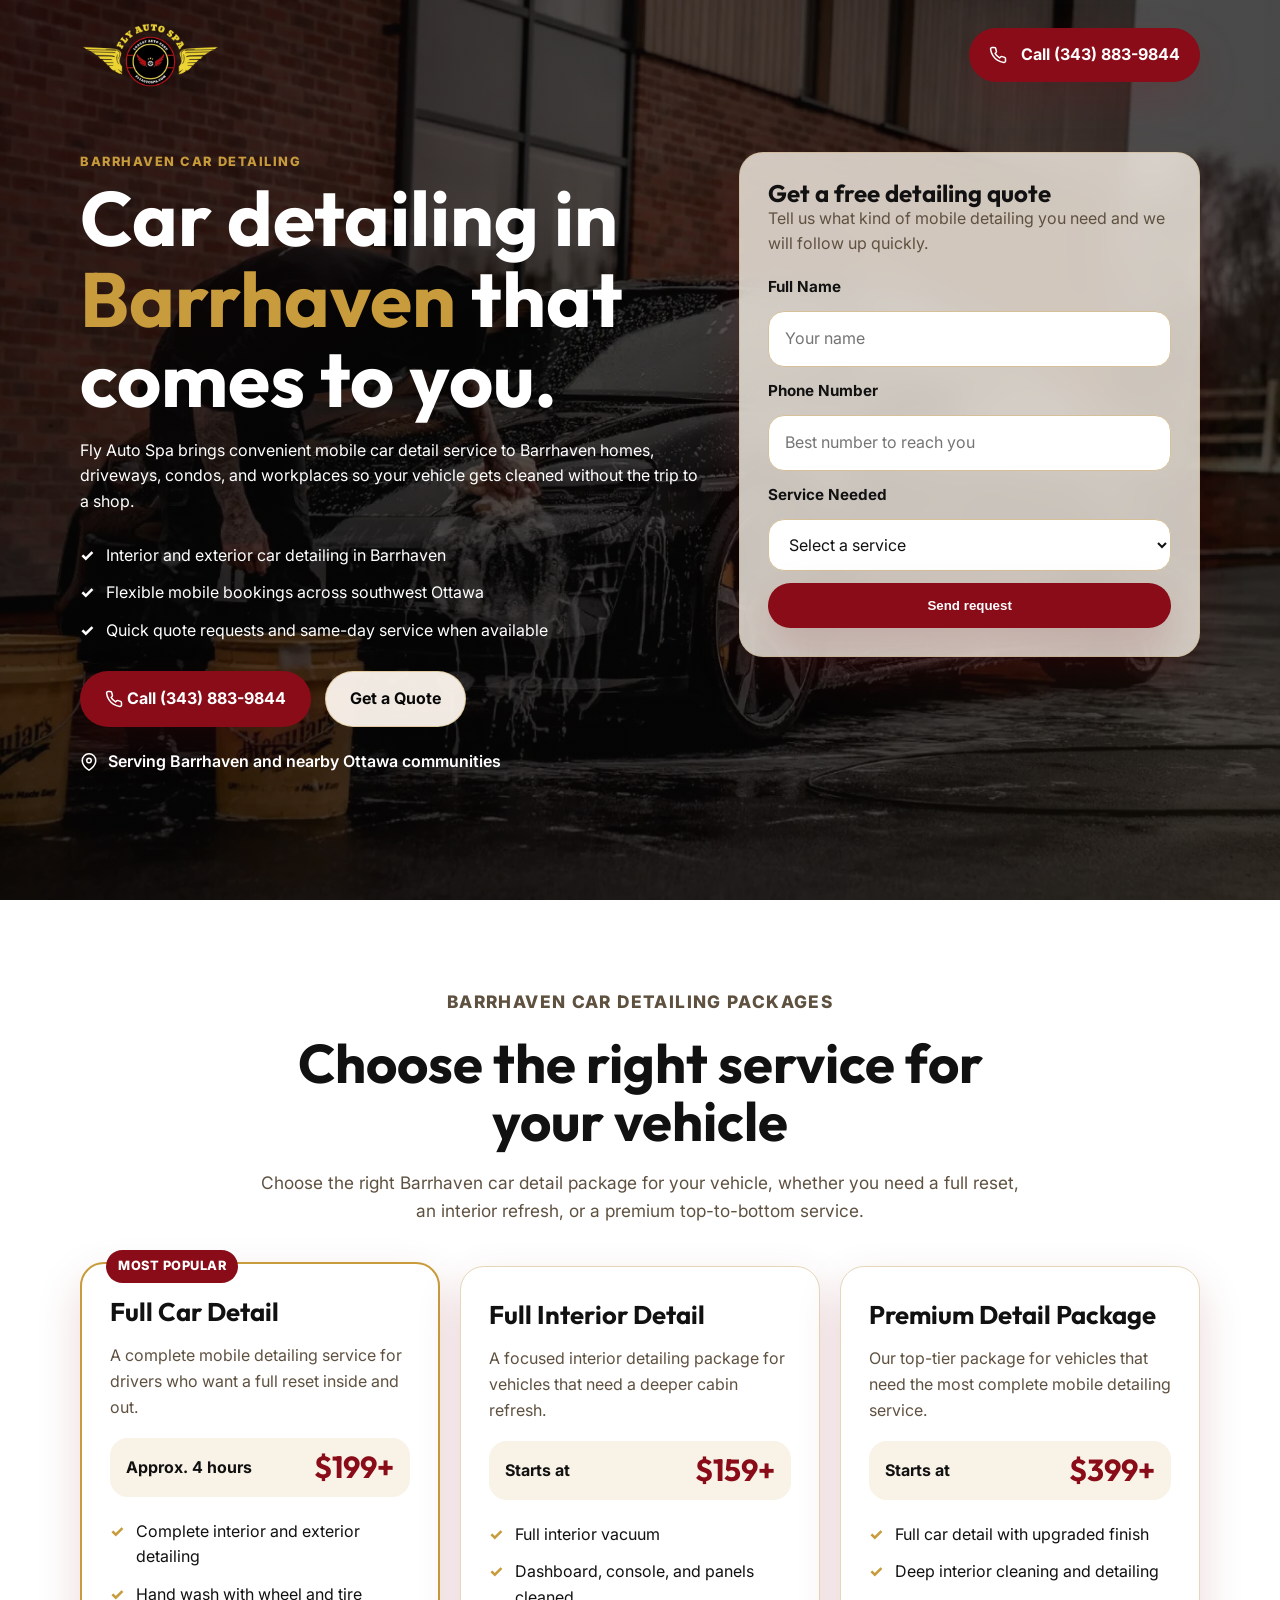
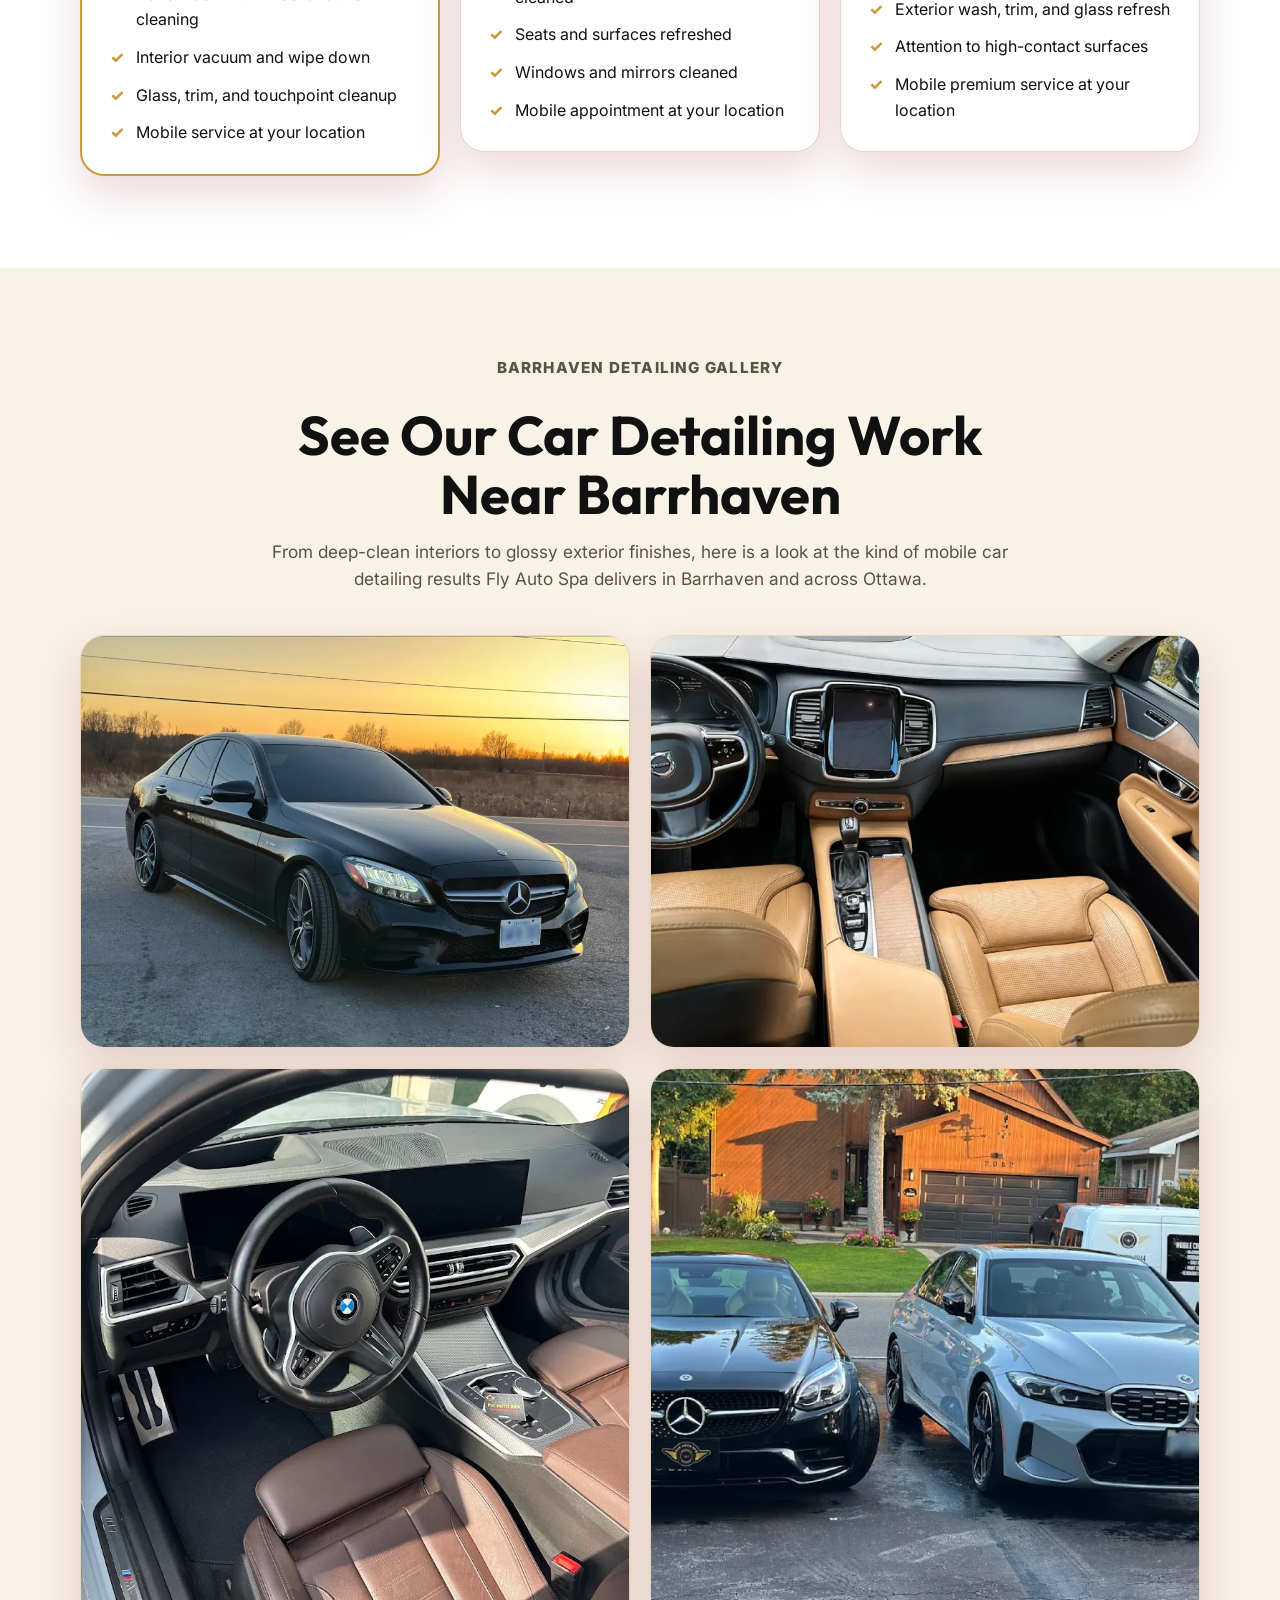
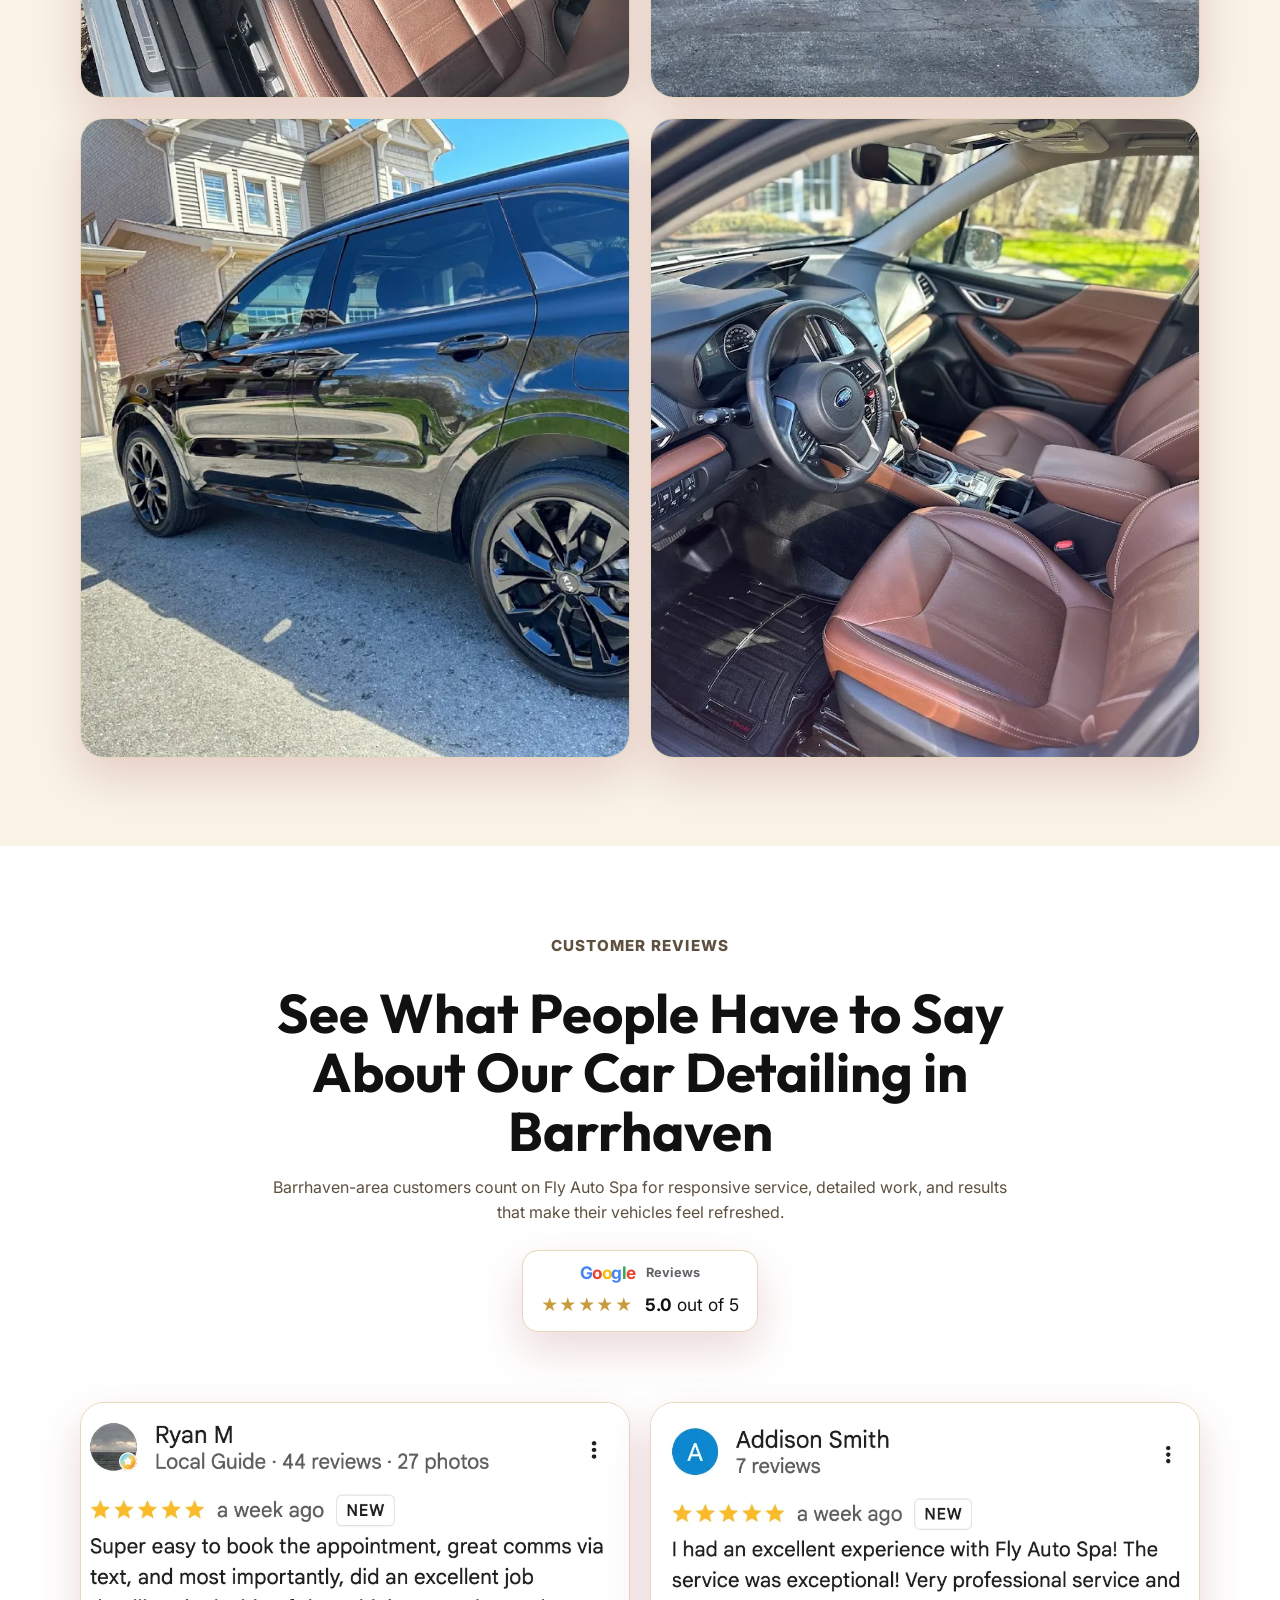
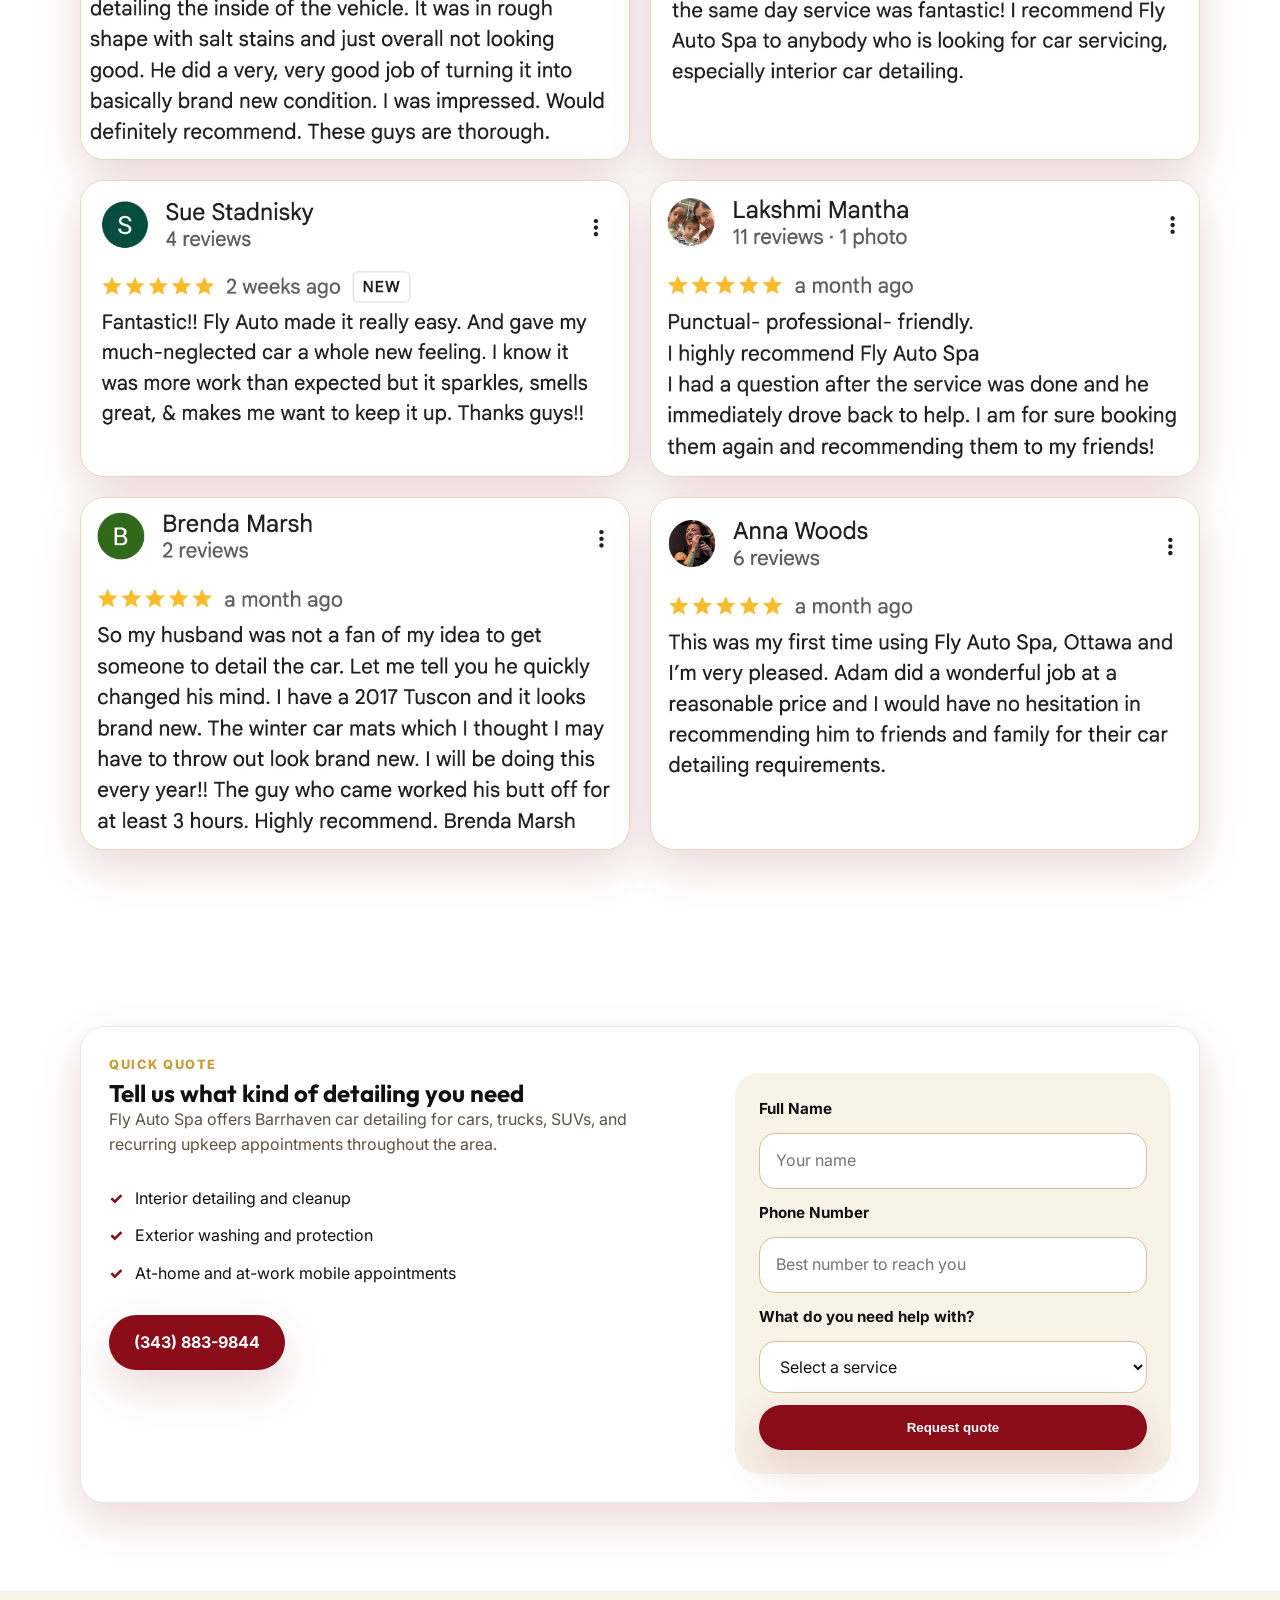
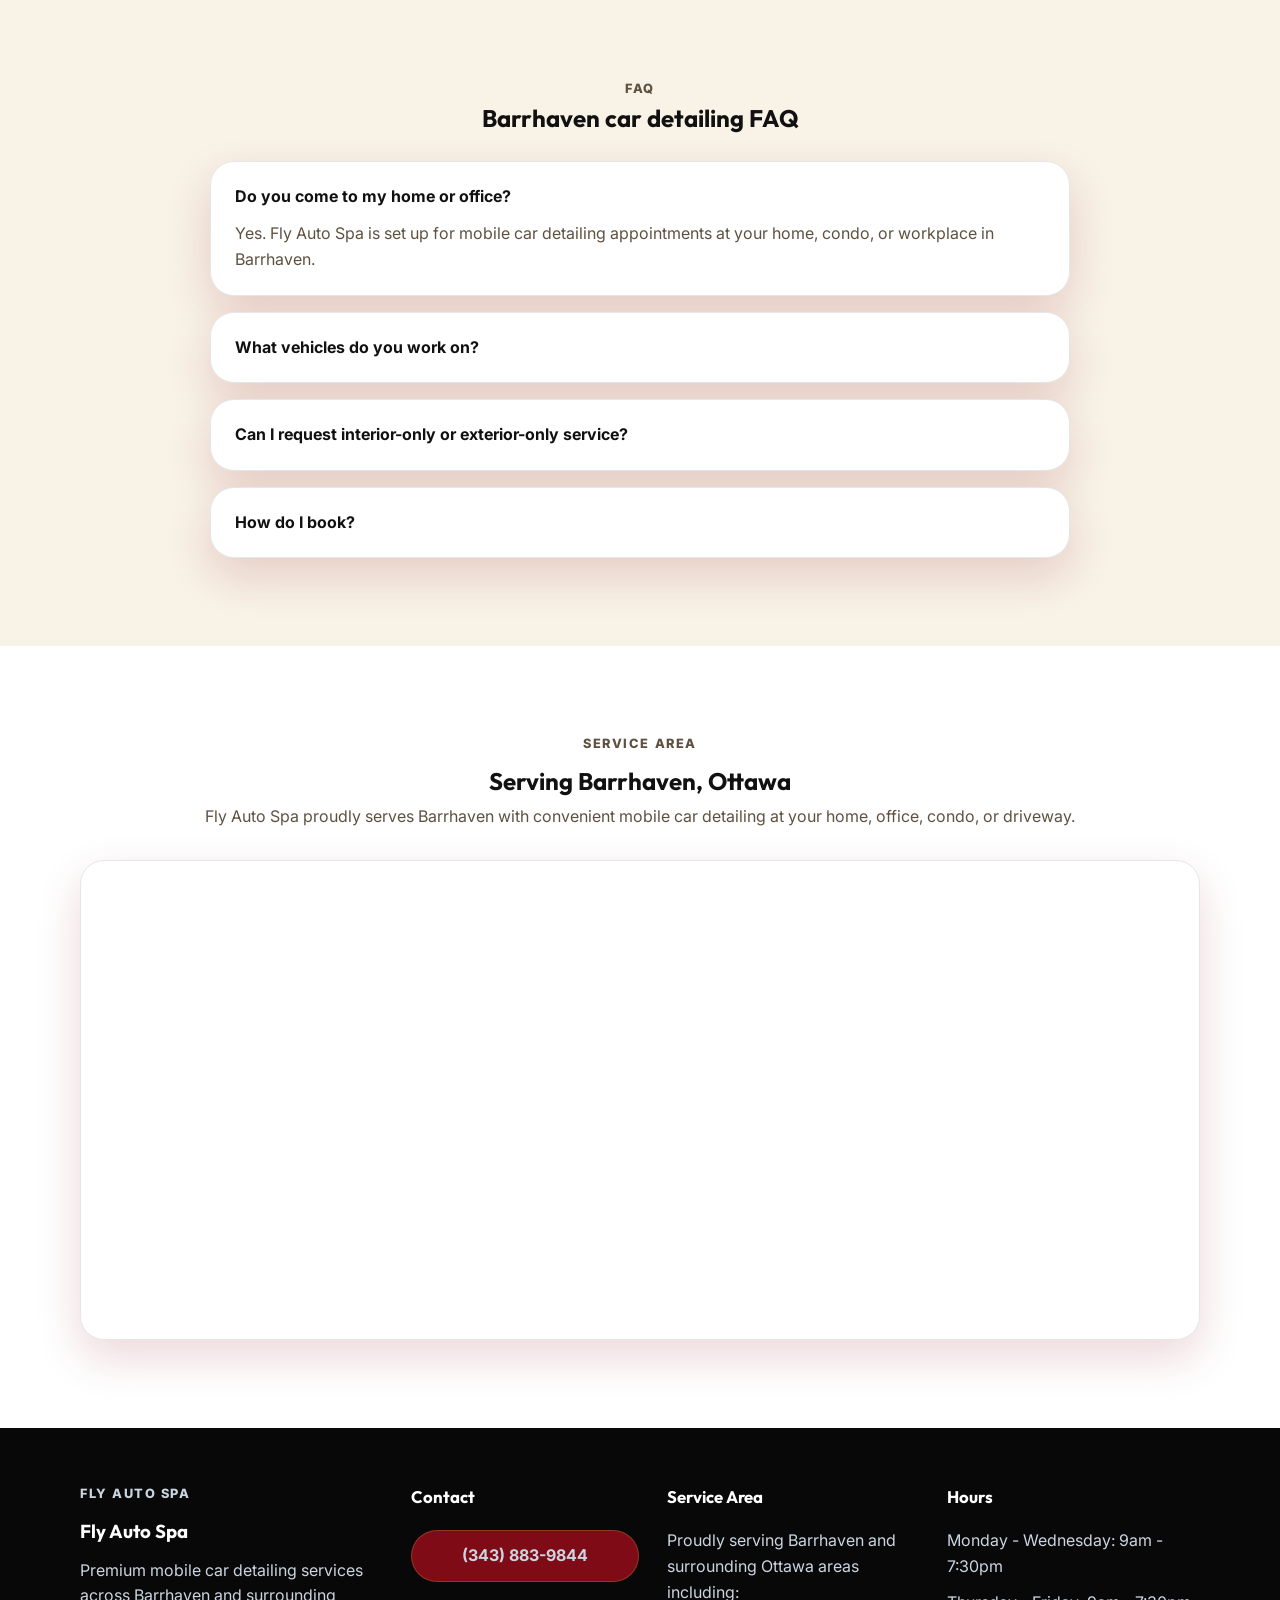
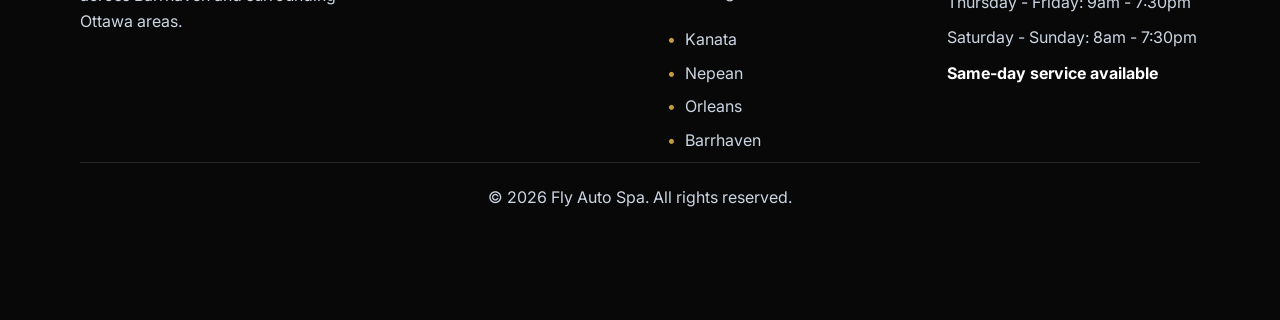
==== barrhaven.html @ 8b88ed37 "chore: add GTM-friendly phone link attributes" ====
<!DOCTYPE html>
<html lang="en">
<head>
    <!-- Google Tag Manager -->
    <script>(function(w,d,s,l,i){w[l]=w[l]||[];w[l].push({'gtm.start':
    new Date().getTime(),event:'gtm.js'});var f=d.getElementsByTagName(s)[0],
    j=d.createElement(s),dl=l!='dataLayer'?'&l='+l:'';j.async=true;j.src=
    'https://www.googletagmanager.com/gtm.js?id='+i+dl;f.parentNode.insertBefore(j,f);
    })(window,document,'script','dataLayer','GTM-N6GBV5KK');</script>
    <!-- End Google Tag Manager -->
    <script>
      gtag('config', 'AW-473251279/VAtuCIfNprscEM_71OEB', {
        'phone_conversion_number': '(343) 883-9844'
      });
    </script>
    <meta charset="UTF-8">
    <meta name="viewport" content="width=device-width, initial-scale=1.0">
    <title>Car Detailing Barrhaven | Fly Auto Spa</title>
    <meta name="description" content="Fly Auto Spa delivers car detailing in Barrhaven, Ottawa. Book interior detailing, exterior cleaning, and convenient mobile car detail service at your home or workplace.">
    <link rel="stylesheet" href="style.css">
    <link rel="preconnect" href="https://fonts.googleapis.com">
    <link rel="preconnect" href="https://fonts.gstatic.com" crossorigin>
    <link href="https://fonts.googleapis.com/css2?family=Inter:wght@400;500;600;700;800&family=Outfit:wght@600;700;800&display=swap" rel="stylesheet">
    <script type="application/ld+json">
    {
      "@context": "https://schema.org",
      "@type": "AutoDetailing",
      "name": "Fly Auto Spa",
      "areaServed": "Barrhaven, Ottawa, Ontario",
      "telephone": "+1-343-883-9844",
      "priceRange": "$$",
      "address": {
        "@type": "PostalAddress",
        "addressLocality": "Barrhaven",
        "addressRegion": "ON",
        "addressCountry": "CA"
      }
    }
    </script>
</head>
<body>
    <header class="site-header">
        <div class="container header-row">
            <a href="#" class="brand brand-lockup" aria-label="Fly Auto Spa home">
                <img src="flyautologo.png" alt="Fly Auto Spa logo" class="brand-logo">
            </a>
            <a href="tel:3438839844" class="phone-pill gtm-phone-link" data-gtm-event="phone_click" data-gtm-location="header" data-phone-number="3438839844" onclick="gtag('event','conversion',{'send_to':'AW-473251279/VAtuCIfNprscEM_71OEB'});">
                <svg viewBox="0 0 24 24" aria-hidden="true" class="phone-pill-icon">
                    <path d="M22 16.92v3a2 2 0 0 1-2.18 2 19.79 19.79 0 0 1-8.63-3.07 19.5 19.5 0 0 1-6-6 19.79 19.79 0 0 1-3.07-8.67A2 2 0 0 1 4.11 2h3a2 2 0 0 1 2 1.72 12.84 12.84 0 0 0 .7 2.81 2 2 0 0 1-.45 2.11L8.09 9.91a16 16 0 0 0 6 6l1.27-1.27a2 2 0 0 1 2.11-.45 12.84 12.84 0 0 0 2.81.7A2 2 0 0 1 22 16.92z"></path>
                </svg>
                <span><span class="call-prefix">Call </span>(343) 883-9844</span>
            </a>
        </div>
    </header>

    <main>
        <section class="hero">
            <div class="container hero-grid">
                <div class="hero-copy">
                    <p class="eyebrow">Barrhaven car detailing</p>
                    <h1>Car detailing in <span>Barrhaven</span> that comes to you.</h1>
                    <p class="hero-text">Fly Auto Spa brings convenient mobile car detail service to Barrhaven homes, driveways, condos, and workplaces so your vehicle gets cleaned without the trip to a shop.</p>
                    <ul class="check-list">
                        <li>Interior and exterior car detailing in Barrhaven</li>
                        <li>Flexible mobile bookings across southwest Ottawa</li>
                        <li>Quick quote requests and same-day service when available</li>
                    </ul>
                    <div class="cta-row">
                        <a href="tel:3438839844" class="btn btn-primary gtm-phone-link" data-gtm-event="phone_click" data-gtm-location="hero" data-phone-number="3438839844" onclick="gtag('event','conversion',{'send_to':'AW-473251279/VAtuCIfNprscEM_71OEB'});">
                            <svg viewBox="0 0 24 24" aria-hidden="true" class="phone-pill-icon">
                                <path d="M22 16.92v3a2 2 0 0 1-2.18 2 19.79 19.79 0 0 1-8.63-3.07 19.5 19.79 0 0 1-6-6 19.79 19.79 0 0 1-3.07-8.67A2 2 0 0 1 4.11 2h3a2 2 0 0 1 2 1.72 12.84 12.84 0 0 0 .7 2.81 2 2 0 0 1-.45 2.11L8.09 9.91a16 16 0 0 0 6 6l1.27-1.27a2 2 0 0 1 2.11-.45 12.84 12.84 0 0 0 2.81.7A2 2 0 0 1 22 16.92z"></path>
                            </svg>
                            <span>Call (343) 883-9844</span>
                        </a>
                        <a href="#quote-form" class="btn btn-secondary">Get a Quote</a>
                    </div>
                    <div class="hero-location">
                        <svg viewBox="0 0 24 24" aria-hidden="true" class="hero-location-icon">
                            <path d="M21 10c0 7-9 13-9 13S3 17 3 10a9 9 0 1 1 18 0z"></path>
                            <circle cx="12" cy="10" r="3"></circle>
                        </svg>
                        <span>Serving Barrhaven and nearby Ottawa communities</span>
                    </div>
                </div>
                <aside class="quote-card" id="hero-form-top">
                    <h2>Get a free detailing quote</h2>
                    <p>Tell us what kind of mobile detailing you need and we will follow up quickly.</p>
                    <form data-netlify="true" name="hero-barrhaven-detailing-quote" class="quote-form" onsubmit="return window.handleLeadFormSubmit(event, this);">
                        <input type="hidden" name="form-name" value="hero-barrhaven-detailing-quote">
                        <label for="hero-name">Full Name</label>
                        <input type="text" id="hero-name" name="name" placeholder="Your name" required>

                        <label for="hero-phone">Phone Number</label>
                        <input type="tel" id="hero-phone" name="phone" placeholder="Best number to reach you" required>

                        <label for="hero-needs">Service Needed</label>
                        <select id="hero-needs" name="needs" required>
                            <option value="" selected disabled>Select a service</option>
                            <option value="Premium detail">Premium detail</option>
                            <option value="Exterior detail">Exterior detail</option>
                            <option value="Interior detail">Interior detail</option>
                            <option value="Get a detailing quote">Get a detailing quote</option>
                        </select>

                        <button type="submit" class="btn btn-primary btn-full">Send request</button>
                    </form>
                </aside>
            </div>
        </section>

        <section class="section" id="pricing">
            <div class="container">
                <div class="section-heading center packages-heading">
                    <p class="section-kicker">Barrhaven Car Detailing Packages</p>
                    <h2>Choose the right service for your vehicle</h2>
                    <p>Choose the right Barrhaven car detail package for your vehicle, whether you need a full reset, an interior refresh, or a premium top-to-bottom service.</p>
                </div>
                <div class="packages-grid">
                    <article class="package-card featured-package">
                        <div class="package-badge">Most Popular</div>
                        <h3>Full Car Detail</h3>
                        <p class="package-subtitle">A complete mobile detailing service for drivers who want a full reset inside and out.</p>
                        <div class="package-meta">
                            <span>Approx. 4 hours</span>
                            <span class="package-price">$199+</span>
                        </div>
                        <ul class="package-list">
                            <li>Complete interior and exterior detailing</li>
                            <li>Hand wash with wheel and tire cleaning</li>
                            <li>Interior vacuum and wipe down</li>
                            <li>Glass, trim, and touchpoint cleanup</li>
                            <li>Mobile service at your location</li>
                        </ul>
                        <a href="#hero-form-top" class="btn btn-primary package-mobile-cta">Get a Detailing Quote</a>
                    </article>

                    <article class="package-card">
                        <h3>Full Interior Detail</h3>
                        <p class="package-subtitle">A focused interior detailing package for vehicles that need a deeper cabin refresh.</p>
                        <div class="package-meta">
                            <span>Starts at</span>
                            <span class="package-price">$159+</span>
                        </div>
                        <ul class="package-list">
                            <li>Full interior vacuum</li>
                            <li>Dashboard, console, and panels cleaned</li>
                            <li>Seats and surfaces refreshed</li>
                            <li>Windows and mirrors cleaned</li>
                            <li>Mobile appointment at your location</li>
                        </ul>
                        <a href="#hero-form-top" class="btn btn-primary package-mobile-cta">Get a Detailing Quote</a>
                    </article>

                    <article class="package-card">
                        <h3>Premium Detail Package</h3>
                        <p class="package-subtitle">Our top-tier package for vehicles that need the most complete mobile detailing service.</p>
                        <div class="package-meta">
                            <span>Starts at</span>
                            <span class="package-price">$399+</span>
                        </div>
                        <ul class="package-list">
                            <li>Full car detail with upgraded finish</li>
                            <li>Deep interior cleaning and detailing</li>
                            <li>Exterior wash, trim, and glass refresh</li>
                            <li>Attention to high-contact surfaces</li>
                            <li>Mobile premium service at your location</li>
                        </ul>
                        <a href="#hero-form-top" class="btn btn-primary package-mobile-cta">Get a Detailing Quote</a>
                    </article>
                </div>
            </div>
        </section>

        <section class="section light-section">
            <div class="container">
                <div class="section-heading center showcase-heading">
                    <p class="section-kicker">Barrhaven detailing gallery</p>
                    <h2>See Our Car Detailing Work Near Barrhaven</h2>
                    <p>From deep-clean interiors to glossy exterior finishes, here is a look at the kind of mobile car detailing results Fly Auto Spa delivers in Barrhaven and across Ottawa.</p>
                </div>
                <div class="gallery-grid">
                    <div class="gallery-card"><img src="ottawa2.webp" alt="Black Mercedes detailed by Fly Auto Spa in Ottawa" class="gallery-image"></div>
                    <div class="gallery-card"><img src="ottawa3.webp" alt="Fresh tan interior detail by Fly Auto Spa" class="gallery-image"></div>
                    <div class="gallery-card"><img src="ottawa.webp" alt="BMW interior detailed by Fly Auto Spa in Ottawa" class="gallery-image"></div>
                    <div class="gallery-card"><img src="ottawa4.webp" alt="Two detailed vehicles parked after mobile detailing service in Ottawa" class="gallery-image"></div>
                    <div class="gallery-card"><img src="ottawa5.webp" alt="Black SUV exterior finish after detailing service" class="gallery-image"></div>
                    <div class="gallery-card"><img src="ottawa6.webp" alt="Clean brown interior detailed by Fly Auto Spa" class="gallery-image"></div>
                </div>
            </div>
        </section>

        <section class="section">
            <div class="container">
                <div class="section-heading center showcase-heading">
                    <p class="section-kicker">Customer reviews</p>
                    <h2>See What People Have to Say About Our Car Detailing in Barrhaven</h2>
                    <p>Barrhaven-area customers count on Fly Auto Spa for responsive service, detailed work, and results that make their vehicles feel refreshed.</p>
                    <div class="reviews-rating-widget" aria-label="Google reviews rating 5.0 out of 5">
                        <div class="reviews-rating-top">
                            <span class="google-wordmark" aria-hidden="true">
                                <span class="google-blue">G</span><span class="google-red">o</span><span class="google-yellow">o</span><span class="google-blue">g</span><span class="google-green">l</span><span class="google-red">e</span>
                            </span>
                            <span class="reviews-rating-label">Reviews</span>
                        </div>
                        <div class="reviews-rating-bottom">
                            <div class="reviews-rating-stars" aria-hidden="true">★★★★★</div>
                            <p><strong>5.0</strong> out of 5</p>
                        </div>
                    </div>
                </div>
                <div class="reviews-grid">
                    <div class="review-card"><img src="review-ottawa-1.webp" alt="Google review from Ryan M" class="review-image"></div>
                    <div class="review-card"><img src="review-ottawa-2.webp" alt="Google review from Addison Smith" class="review-image"></div>
                    <div class="review-card"><img src="review-ottawa-3.webp" alt="Google review from Sue Stadnisky" class="review-image"></div>
                    <div class="review-card"><img src="review-ottawa-4.webp" alt="Google review from Lakshmi Mantha" class="review-image"></div>
                    <div class="review-card"><img src="review-ottawa-5.webp" alt="Google review from Brenda Marsh" class="review-image"></div>
                    <div class="review-card"><img src="review-ottawa-6.webp" alt="Google review from Anna Woods" class="review-image"></div>
                </div>
            </div>
        </section>

        <section id="quote-form" class="section">
            <div class="container form-shell">
                <div>
                    <p class="eyebrow">Quick quote</p>
                    <h2>Tell us what kind of detailing you need</h2>
                    <p class="section-copy">Fly Auto Spa offers Barrhaven car detailing for cars, trucks, SUVs, and recurring upkeep appointments throughout the area.</p>
                    <ul class="check-list dark">
                        <li>Interior detailing and cleanup</li>
                        <li>Exterior washing and protection</li>
                        <li>At-home and at-work mobile appointments</li>
                    </ul>
                    <a href="tel:3438839844" class="btn btn-primary gtm-phone-link" data-gtm-event="phone_click" data-gtm-location="quote_section" data-phone-number="3438839844" onclick="gtag('event','conversion',{'send_to':'AW-473251279/VAtuCIfNprscEM_71OEB'});">(343) 883-9844</a>
                </div>
                <form id="lead-form" data-netlify="true" name="barrhaven-detailing-quote" class="quote-form large" onsubmit="return window.handleLeadFormSubmit(event, this);">
                    <input type="hidden" name="form-name" value="barrhaven-detailing-quote">
                    <label for="name">Full Name</label>
                    <input type="text" id="name" name="name" placeholder="Your name" required>

                    <label for="phone">Phone Number</label>
                    <input type="tel" id="phone" name="phone" placeholder="Best number to reach you" required>

                    <label for="needs">What do you need help with?</label>
                    <select id="needs" name="needs" required>
                        <option value="" selected disabled>Select a service</option>
                        <option value="Premium detail">Premium detail</option>
                        <option value="Exterior detail">Exterior detail</option>
                        <option value="Interior detail">Interior detail</option>
                        <option value="Get a detailing quote">Get a detailing quote</option>
                    </select>

                    <button type="submit" class="btn btn-primary btn-full">Request quote</button>
                </form>
            </div>
        </section>

        <section class="section light-section">
            <div class="container narrow">
                <div class="section-heading center">
                    <p class="eyebrow">FAQ</p>
                    <h2>Barrhaven car detailing FAQ</h2>
                </div>
                <div class="faq-list">
                    <details open>
                        <summary>Do you come to my home or office?</summary>
                        <p>Yes. Fly Auto Spa is set up for mobile car detailing appointments at your home, condo, or workplace in Barrhaven.</p>
                    </details>
                    <details>
                        <summary>What vehicles do you work on?</summary>
                        <p>Cars, trucks, SUVs, and daily drivers that need interior, exterior, or full-service detailing.</p>
                    </details>
                    <details>
                        <summary>Can I request interior-only or exterior-only service?</summary>
                        <p>Yes. You can request a focused service or ask for a full premium detail.</p>
                    </details>
                    <details>
                        <summary>How do I book?</summary>
                        <p>Call <a href="tel:3438839844" class="gtm-phone-link" data-gtm-event="phone_click" data-gtm-location="faq" data-phone-number="3438839844" onclick="gtag('event','conversion',{'send_to':'AW-473251279/VAtuCIfNprscEM_71OEB'});">(343) 883-9844</a> or use the quote form and we will follow up with next steps for your Barrhaven car detail.</p>
                    </details>
                </div>
            </div>
        </section>

        <section class="section">
            <div class="container">
                <div class="section-heading center service-area-heading">
                    <p class="eyebrow">Service area</p>
                    <h2>Serving Barrhaven, Ottawa</h2>
                    <p>Fly Auto Spa proudly serves Barrhaven with convenient mobile car detailing at your home, office, condo, or driveway.</p>
                </div>
                <div class="map-frame">
                    <iframe src="https://www.google.com/maps/embed?pb=!1m18!1m12!1m3!1d359536.97786098334!2d-76.12988882544258!3d45.25016592914936!2m3!1f0!2f0!3f0!3m2!1i1024!2i768!4f13.1!3m3!1m2!1s0x6593d24ed202c497%3A0xb67b5d5110fa5a6f!2sFly%20Auto%20Spa!5e0!3m2!1sen!2sua!4v1781467595063!5m2!1sen!2sua" width="600" height="450" style="border:0;" allowfullscreen="" loading="lazy" referrerpolicy="no-referrer-when-downgrade"></iframe>
                </div>
            </div>
        </section>
    </main>

    <footer class="site-footer">
        <div class="container footer-grid">
            <div class="footer-brand-block">
                <p class="eyebrow">Fly Auto Spa</p>
                <h3>Fly Auto Spa</h3>
                <p>Premium mobile car detailing services across Barrhaven and surrounding Ottawa areas.</p>
            </div>
            <div class="footer-contact">
                <h4>Contact</h4>
                <a href="tel:3438839844" class="footer-phone-link gtm-phone-link" data-gtm-event="phone_click" data-gtm-location="footer" data-phone-number="3438839844" onclick="gtag('event','conversion',{'send_to':'AW-473251279/VAtuCIfNprscEM_71OEB'});">(343) 883-9844</a>
            </div>
            <div class="footer-service-area">
                <h4>Service Area</h4>
                <p>Proudly serving Barrhaven and surrounding Ottawa areas including:</p>
                <ul class="footer-list">
                    <li>Kanata</li>
                    <li>Nepean</li>
                    <li>Orleans</li>
                    <li>Barrhaven</li>
                </ul>
            </div>
            <div class="footer-hours">
                <h4>Hours</h4>
                <p>Monday - Wednesday: 9am - 7:30pm</p>
                <p>Thursday - Friday: 9am - 7:30pm</p>
                <p>Saturday - Sunday: 8am - 7:30pm</p>
                <p class="footer-same-day">Same-day service available</p>
            </div>
        </div>
        <div class="container footer-bottom">
            <p>&copy; 2026 Fly Auto Spa. All rights reserved.</p>
        </div>
    </footer>

    <div id="success-modal" class="modal">
        <div class="modal-content">
            <button class="close-modal" aria-label="Close">&times;</button>
            <div class="modal-body">
                <div class="success-icon">✓</div>
                <h3>Thanks</h3>
                <p>Thanks for filling out the form. We are going to get back to you in the next few minutes.</p>
                <button class="btn btn-primary close-modal-btn btn-full">Close</button>
            </div>
        </div>
    </div>

    <div class="mobile-cta">
        <a href="tel:3438839844" class="btn btn-primary btn-full mobile-call-btn gtm-phone-link" data-gtm-event="phone_click" data-gtm-location="mobile_sticky" data-phone-number="3438839844" onclick="gtag('event','conversion',{'send_to':'AW-473251279/VAtuCIfNprscEM_71OEB'});">
            <svg viewBox="0 0 24 24" aria-hidden="true" class="phone-pill-icon">
                <path d="M22 16.92v3a2 2 0 0 1-2.18 2 19.79 19.79 0 0 1-8.63-3.07 19.5 19.79 0 0 1-6-6 19.79 19.79 0 0 1-3.07-8.67A2 2 0 0 1 4.11 2h3a2 2 0 0 1 2 1.72 12.84 12.84 0 0 0 .7 2.81 2 2 0 0 1-.45 2.11L8.09 9.91a16 16 0 0 0 6 6l1.27-1.27a2 2 0 0 1 2.11-.45 12.84 12.84 0 0 0 2.81.7A2 2 0 0 1 22 16.92z"></path>
            </svg>
            <span class="mobile-call-label">(343) 883-9844</span>
        </a>
    </div>

    <script>
        window.handleLeadFormSubmit = function (event, form) {
            if (event) {
                event.preventDefault();
            }

            const modal = document.getElementById("success-modal");
            const formData = new FormData(form);

            fetch("/", {
                method: "POST",
                body: new URLSearchParams(formData).toString(),
                headers: { "Content-Type": "application/x-www-form-urlencoded" }
            })
            .then(() => {
                document.body.setAttribute("data-form-status", "form_submit");
                window.dataLayer = window.dataLayer || [];
                window.dataLayer.push({
                    event: "form_submit",
                    form_name: form.getAttribute("name") || "",
                    form_id: form.getAttribute("id") || ""
                });
                if (modal) {
                    modal.style.display = "flex";
                    document.body.style.overflow = "hidden";
                }
                form.reset();
            })
            .catch((error) => {
                console.error("Error submitting form:", error);
                if (modal) {
                    modal.style.display = "flex";
                    document.body.style.overflow = "hidden";
                }
            });

            return false;
        };

        document.addEventListener("DOMContentLoaded", function () {
            const modal = document.getElementById("success-modal");
            const closeButtons = document.querySelectorAll(".close-modal, .close-modal-btn");
            const siteHeader = document.querySelector(".site-header");
            const mobileCta = document.querySelector(".mobile-cta");
            const heroFormTop = document.getElementById("hero-form-top");

            const syncHeaderState = () => {
                if (!siteHeader) return;
                if (window.scrollY > 36) {
                    siteHeader.classList.add("is-scrolled");
                } else {
                    siteHeader.classList.remove("is-scrolled");
                }
            };

            const syncMobileCta = () => {
                if (!mobileCta || !heroFormTop) return;
                if (window.innerWidth > 768) {
                    mobileCta.classList.remove("is-visible");
                    return;
                }

                const formBottom = heroFormTop.getBoundingClientRect().bottom + window.scrollY;
                if (window.scrollY > formBottom) {
                    mobileCta.classList.add("is-visible");
                } else {
                    mobileCta.classList.remove("is-visible");
                }
            };

            syncHeaderState();
            window.addEventListener("scroll", syncHeaderState, { passive: true });
            syncMobileCta();
            window.addEventListener("scroll", syncMobileCta, { passive: true });
            window.addEventListener("resize", syncMobileCta);

            document.querySelectorAll("a[href='#quote-form']").forEach((link) => {
                link.addEventListener("click", (event) => {
                    event.preventDefault();
                    document.getElementById("quote-form")?.scrollIntoView({ behavior: "smooth", block: "start" });
                });
            });

            closeButtons.forEach((button) => {
                button.addEventListener("click", () => {
                    modal.style.display = "none";
                    document.body.style.overflow = "";
                });
            });

            window.addEventListener("click", (event) => {
                if (event.target === modal) {
                    modal.style.display = "none";
                    document.body.style.overflow = "";
                }
            });
        });
    </script>
</body>
</html>
---- style.css ----
:root {
    --blue: #c89b3c;
    --blue-dark: #9d741a;
    --white: #ffffff;
    --light-gray: #f8f2e7;
    --mid-gray: #d5c09a;
    --text: #111111;
    --text-soft: #5f5140;
    --shadow: 0 18px 45px rgba(137, 12, 24, 0.16);
    --radius: 24px;
    --transition: 0.25s ease;
    --red: #890c18;
    --black: #080808;
    --gold: #c89b3c;
}

* {
    box-sizing: border-box;
    margin: 0;
    padding: 0;
}

html {
    scroll-behavior: smooth;
}

body {
    font-family: "Inter", sans-serif;
    color: var(--text);
    background: var(--white);
    line-height: 1.6;
}

a {
    color: inherit;
    text-decoration: none;
}

iframe {
    width: 100%;
    border: 0;
    border-radius: 20px;
    display: block;
}

.container {
    width: min(1120px, calc(100% - 40px));
    margin: 0 auto;
}

.site-header {
    position: fixed;
    top: 0;
    left: 0;
    width: 100%;
    z-index: 20;
    background: transparent;
    backdrop-filter: blur(0px);
    border-bottom: 1px solid transparent;
    transition: background var(--transition), border-color var(--transition), backdrop-filter var(--transition);
}

.site-header.is-scrolled {
    background: rgba(8, 8, 8, 0.9);
    backdrop-filter: blur(14px);
    border-bottom: 1px solid rgba(200, 155, 60, 0.24);
}

.header-row,
.footer-row {
    display: flex;
    align-items: center;
    justify-content: space-between;
    gap: 24px;
    padding: 18px 0;
}

.brand {
    display: inline-block;
    font-family: "Outfit", sans-serif;
    font-size: 1.75rem;
    font-weight: 800;
}

.brand-lockup {
    display: inline-flex;
    align-items: center;
    gap: 12px;
}

.brand-logo {
    height: 74px;
    width: auto;
    display: block;
    filter: drop-shadow(0 10px 20px rgba(0, 0, 0, 0.28));
}

.eyebrow {
    color: var(--blue);
    font-size: 0.8rem;
    font-weight: 800;
    letter-spacing: 0.12em;
    text-transform: uppercase;
    margin-bottom: 6px;
}

.phone-pill,
.btn {
    display: inline-flex;
    align-items: center;
    justify-content: center;
    border-radius: 999px;
    font-weight: 700;
    transition: transform var(--transition), background var(--transition), color var(--transition), border-color var(--transition);
}

.phone-pill {
    padding: 14px 20px;
    background: var(--red);
    color: var(--white);
    box-shadow: var(--shadow);
    gap: 10px;
}

.phone-pill-icon {
    width: 18px;
    height: 18px;
    margin-right: 4px;
    fill: none;
    stroke: currentColor;
    stroke-width: 2;
    stroke-linecap: round;
    stroke-linejoin: round;
    animation: phone-wiggle 3.2s ease-in-out infinite;
    transform-origin: 50% 50%;
}

.btn {
    padding: 14px 24px;
    border: 1px solid transparent;
    cursor: pointer;
}

.btn:hover,
.phone-pill:hover {
    transform: translateY(-1px);
}

.btn-primary {
    background: var(--red);
    color: var(--white);
    box-shadow: var(--shadow);
}

.btn-primary:hover,
.phone-pill:hover {
    background: #690913;
}

.btn-secondary {
    background: rgba(255, 248, 241, 0.94);
    color: var(--black);
    border-color: rgba(200, 155, 60, 0.4);
}

.btn-secondary:hover {
    background: var(--light-gray);
}

.btn-full {
    width: 100%;
}

.hero,
.section {
    padding: 88px 0;
}

.hero {
    min-height: 900px;
    display: flex;
    align-items: center;
    position: relative;
    padding-top: 150px;
    padding-bottom: 120px;
    background:
        linear-gradient(rgba(8, 8, 8, 0.64), rgba(8, 8, 8, 0.64)),
        radial-gradient(circle at top left, rgba(137, 12, 24, 0.34), transparent 35%),
        radial-gradient(circle at bottom right, rgba(200, 155, 60, 0.24), transparent 32%),
        url("cardetailingpic.webp") center center / cover no-repeat;
}

.hero::before {
    content: "";
    position: absolute;
    inset: 0;
    background: linear-gradient(90deg, rgba(0, 0, 0, 0.3) 0%, rgba(0, 0, 0, 0.14) 50%, rgba(0, 0, 0, 0.24) 100%);
    pointer-events: none;
}

.hero-grid,
.two-column,
.form-shell {
    display: grid;
    grid-template-columns: 1.15fr 0.85fr;
    gap: 36px;
    align-items: start;
}

.hero-grid {
    position: relative;
    z-index: 1;
}

.hero-copy h1,
.section-heading h2,
.two-column h2,
.form-shell h2,
.site-footer h3,
.quote-card h2 {
    font-family: "Outfit", sans-serif;
    line-height: 1.05;
}

.hero-copy h1 {
    font-size: clamp(2.8rem, 6vw, 4.8rem);
    margin-bottom: 18px;
    max-width: 12ch;
    color: var(--white);
}

.hero-copy h1 span {
    color: var(--gold);
}

.hero-text,
.section-copy,
.section-heading p,
.stack-text p,
.quote-card p,
.site-footer p,
.footer-contact p,
.faq-list p {
    color: var(--text-soft);
}

.hero .hero-text,
.hero .check-list li,
.hero .status-card,
.hero .check-list li::before {
    color: var(--white);
}

.hero .status-card {
    background: rgba(255, 255, 255, 0.14);
    border: 1px solid rgba(255, 255, 255, 0.2);
    backdrop-filter: blur(10px);
}

.hero .dot {
    box-shadow: 0 0 0 6px rgba(200, 155, 60, 0.24);
}

.check-list {
    list-style: none;
    display: grid;
    gap: 12px;
    margin: 28px 0;
}

.check-list li {
    display: flex;
    gap: 12px;
    align-items: flex-start;
}

.check-list li::before {
    content: "✓";
    color: var(--gold);
    font-weight: 800;
}

.check-list.dark li::before {
    color: var(--red);
}

.cta-row {
    display: flex;
    flex-wrap: wrap;
    gap: 14px;
    margin-bottom: 22px;
}

.hero-location {
    display: inline-flex;
    align-items: center;
    gap: 10px;
    color: var(--white);
    font-weight: 600;
}

.hero-location-icon {
    width: 18px;
    height: 18px;
    fill: none;
    stroke: currentColor;
    stroke-width: 2;
    stroke-linecap: round;
    stroke-linejoin: round;
    flex-shrink: 0;
}

.status-card,
.quote-card,
.feature-card,
.placeholder-card,
.form-shell,
.map-frame,
.faq-list details {
    background: var(--white);
    border: 1px solid #e5e7eb;
    border-radius: var(--radius);
    box-shadow: var(--shadow);
}

.status-card {
    display: inline-flex;
    align-items: center;
    gap: 12px;
    padding: 14px 18px;
}

.dot {
    width: 10px;
    height: 10px;
    border-radius: 999px;
    background: var(--gold);
    box-shadow: 0 0 0 6px rgba(200, 155, 60, 0.18);
}

.quote-card,
.form-shell {
    padding: 28px;
}

.hero .quote-card {
    background: rgba(255, 248, 238, 0.78);
    border: 1px solid rgba(200, 155, 60, 0.24);
    backdrop-filter: blur(16px);
    scroll-margin-top: 100px;
}

.quote-form {
    display: grid;
    gap: 12px;
    margin-top: 18px;
}

.quote-form.large {
    background: var(--light-gray);
    border-radius: var(--radius);
    padding: 24px;
}

label {
    font-weight: 700;
    font-size: 0.95rem;
}

input,
select,
textarea {
    width: 100%;
    padding: 14px 16px;
    border-radius: 16px;
    border: 1px solid var(--mid-gray);
    background: var(--white);
    color: var(--text);
    font: inherit;
}

textarea {
    resize: vertical;
}

.light-section {
    background: var(--light-gray);
}

.accent-section {
    background: linear-gradient(180deg, #f6e4c0 0%, #fdf7ec 100%);
}

.section-heading {
    margin-bottom: 30px;
}

.section-kicker {
    color: var(--blue);
    font-size: 0.95rem;
    font-weight: 800;
    letter-spacing: 0.08em;
    text-transform: uppercase;
    margin-bottom: 12px;
}

.section-heading.center {
    text-align: center;
}

.packages-heading {
    max-width: 760px;
    margin-left: auto;
    margin-right: auto;
    margin-bottom: 42px;
}

.packages-heading .section-kicker {
    margin-bottom: 18px;
}

.showcase-heading {
    max-width: 760px;
    margin-left: auto;
    margin-right: auto;
    margin-bottom: 42px;
    display: grid;
    gap: 14px;
}

.showcase-heading h2 {
    font-size: clamp(2.2rem, 4.5vw, 3.4rem);
    line-height: 1.08;
    margin-bottom: 0;
}

.showcase-heading p:last-child {
    font-size: 1.08rem;
    margin-bottom: 0;
}

.reviews-rating-widget {
    width: fit-content;
    margin: 10px auto 28px;
    padding: 12px 18px;
    border-radius: 16px;
    background: var(--white);
    border: 1px solid #e6d7ba;
    box-shadow: var(--shadow);
    display: grid;
    gap: 8px;
    justify-items: center;
}

.reviews-rating-top,
.reviews-rating-bottom {
    display: flex;
    align-items: center;
    justify-content: center;
    gap: 10px;
    flex-wrap: wrap;
}

.reviews-rating-bottom {
    gap: 12px;
}

.google-wordmark {
    font-size: 1.08rem;
    font-weight: 700;
    letter-spacing: -0.03em;
    line-height: 1;
}

.google-blue {
    color: #4285f4;
}

.google-red {
    color: #ea4335;
}

.google-yellow {
    color: #fbbc05;
}

.google-green {
    color: #34a853;
}

.reviews-rating-label {
    font-size: 0.8rem;
    font-weight: 700;
    color: #5f6368;
    letter-spacing: 0.02em;
}

.reviews-rating-stars {
    color: var(--gold);
    font-size: 1.05rem;
    letter-spacing: 0.08em;
    line-height: 1;
}

.reviews-rating-widget p {
    margin-bottom: 0 !important;
    font-size: 0.95rem;
    color: var(--text);
}

.packages-heading h2 {
    font-size: clamp(2.2rem, 4.5vw, 3.4rem);
    line-height: 1.08;
    margin-bottom: 18px;
}

.packages-heading p {
    font-size: 1.08rem;
    margin-bottom: 24px;
}

.section-quote-btn {
    margin-top: 6px;
}

.placeholder-grid,
.gallery-grid,
.reviews-grid,
.feature-grid,
.packages-grid {
    display: grid;
    grid-template-columns: repeat(3, minmax(0, 1fr));
    gap: 20px;
}

.gallery-grid {
    grid-template-columns: repeat(2, minmax(0, 1fr));
}

.reviews-grid {
    grid-template-columns: repeat(2, minmax(0, 1fr));
}

.packages-grid {
    align-items: start;
}

.package-card {
    position: relative;
    background: var(--white);
    border: 1px solid #e6d7ba;
    border-radius: var(--radius);
    box-shadow: var(--shadow);
    padding: 28px;
    height: fit-content;
}

.featured-package {
    border: 2px solid var(--blue);
    transform: translateY(-4px);
}

.package-badge {
    position: absolute;
    top: -14px;
    left: 24px;
    background: var(--red);
    color: var(--white);
    border-radius: 999px;
    padding: 6px 12px;
    font-size: 0.8rem;
    font-weight: 800;
    letter-spacing: 0.04em;
    text-transform: uppercase;
}

.package-card h3 {
    font-family: "Outfit", sans-serif;
    font-size: 1.6rem;
    margin-bottom: 10px;
}

.package-subtitle {
    color: var(--text-soft);
    margin-bottom: 18px;
}

.package-meta {
    display: flex;
    align-items: center;
    justify-content: space-between;
    gap: 16px;
    margin-bottom: 22px;
    padding: 14px 16px;
    border-radius: 18px;
    background: var(--light-gray);
    font-weight: 700;
}

.package-price {
    color: var(--red);
    font-size: 1.9rem;
    font-family: "Outfit", sans-serif;
    line-height: 1;
}

.package-list {
    list-style: none;
    display: grid;
    gap: 12px;
}

.package-list li {
    display: flex;
    align-items: flex-start;
    gap: 12px;
    color: var(--text);
}

.package-list li::before {
    content: "✓";
    color: var(--gold);
    font-weight: 800;
    flex-shrink: 0;
}

.package-mobile-cta {
    display: none;
    margin-top: 22px;
}

.gallery-card {
    overflow: hidden;
    border-radius: var(--radius);
    box-shadow: var(--shadow);
    background: var(--white);
    border: 1px solid #e6d7ba;
}

.gallery-image {
    width: 100%;
    height: 100%;
    min-height: 320px;
    display: block;
    object-fit: cover;
}

.review-card {
    overflow: hidden;
    border-radius: var(--radius);
    box-shadow: var(--shadow);
    background: var(--white);
    border: 1px solid #e6d7ba;
}

.review-image {
    width: 100%;
    display: block;
    height: auto;
}

.placeholder-card {
    min-height: 180px;
    display: grid;
    place-items: center;
    padding: 24px;
    text-align: center;
    color: var(--text-soft);
    background:
        linear-gradient(135deg, rgba(200, 155, 60, 0.12), rgba(137, 12, 24, 0.05)),
        repeating-linear-gradient(45deg, #fffdfa, #fffdfa 12px, #f7efe1 12px, #f7efe1 24px);
}

.placeholder-card h3 {
    font-family: "Outfit", sans-serif;
    margin-bottom: 10px;
}

.map-placeholder {
    min-height: 260px;
}

.feature-card {
    padding: 28px;
}

.feature-card h3 {
    font-family: "Outfit", sans-serif;
    font-size: 1.45rem;
    margin-bottom: 10px;
}

.two-column {
    align-items: center;
}

.stack-text {
    display: grid;
    gap: 16px;
}

.narrow {
    max-width: 860px;
}

.faq-list {
    display: grid;
    gap: 16px;
}

.faq-list details {
    padding: 22px 24px;
}

.faq-list summary {
    cursor: pointer;
    font-weight: 700;
    list-style: none;
}

.faq-list summary::-webkit-details-marker {
    display: none;
}

.faq-list p {
    padding-top: 12px;
}

.service-area-heading .eyebrow {
    margin-bottom: 14px;
}

.service-area-heading h2 {
    margin-bottom: 10px;
}

.map-frame {
    padding: 14px;
}

.site-footer {
    background: var(--black);
    color: var(--white);
    padding: 56px 0 110px;
}

.site-footer .eyebrow,
.site-footer p,
.site-footer li,
.site-footer a,
.site-footer h4 {
    color: #cbd5e1;
}

.footer-grid {
    display: grid;
    grid-template-columns: 1.2fr 0.9fr 1fr 1fr;
    gap: 28px;
    align-items: start;
}

.footer-brand-block,
.footer-contact {
    display: grid;
    gap: 12px;
}

.footer-brand-block h3 {
    margin-bottom: 4px;
}

.footer-contact h4,
.footer-service-area h4,
.footer-hours h4 {
    color: var(--white);
    font-family: "Outfit", sans-serif;
    font-size: 1.05rem;
    margin-bottom: 8px;
}

.footer-email-link {
    color: var(--white);
    text-decoration: underline;
    text-decoration-color: rgba(255, 255, 255, 0.24);
    text-underline-offset: 4px;
}

.footer-list {
    list-style: none;
    display: grid;
    gap: 8px;
    margin-top: 12px;
}

.footer-list li {
    position: relative;
    padding-left: 18px;
}

.footer-list li::before {
    content: "•";
    position: absolute;
    left: 0;
    color: var(--gold);
}

.footer-hours,
.footer-service-area {
    display: grid;
    gap: 10px;
}

.footer-same-day {
    color: var(--white) !important;
    font-weight: 700;
}

.footer-phone-link {
    display: inline-flex;
    align-items: center;
    justify-content: center;
    padding: 12px 18px;
    border-radius: 999px;
    background: rgba(137, 12, 24, 0.92);
    color: var(--white);
    font-weight: 700;
    border: 1px solid rgba(200, 155, 60, 0.3);
}

.footer-bottom {
    border-top: 1px solid rgba(255, 255, 255, 0.12);
    padding-top: 22px;
    margin-top: 8px;
    text-align: center;
    color: #cbd5e1;
}

.modal {
    display: none;
    position: fixed;
    inset: 0;
    background: rgba(15, 23, 42, 0.6);
    z-index: 40;
    align-items: center;
    justify-content: center;
    padding: 20px;
}

.modal-content {
    position: relative;
    width: min(480px, 100%);
    background: var(--white);
    border-radius: var(--radius);
    padding: 24px;
    box-shadow: var(--shadow);
}

.close-modal {
    position: absolute;
    top: 12px;
    right: 16px;
    border: 0;
    background: transparent;
    font-size: 2rem;
    cursor: pointer;
    color: var(--text-soft);
}

.modal-body {
    text-align: center;
    display: grid;
    gap: 16px;
    padding-top: 10px;
}

.success-icon {
    width: 72px;
    height: 72px;
    margin: 0 auto;
    border-radius: 999px;
    display: grid;
    place-items: center;
    background: #f3dfb3;
    color: var(--red);
    font-size: 2rem;
    font-weight: 800;
}

.mobile-cta {
    display: none;
    opacity: 0;
    pointer-events: none;
    transition: opacity var(--transition), transform var(--transition);
}

.mobile-cta.is-visible {
    opacity: 1;
    pointer-events: auto;
}

.mobile-call-btn {
    gap: 0;
    animation: mobile-call-float 4s ease-in-out infinite;
}

.mobile-call-btn .phone-pill-icon {
    margin-right: 12px;
    flex-shrink: 0;
}

.mobile-call-label {
    display: inline-block;
}

@keyframes phone-wiggle {
    0%, 82%, 100% {
        transform: rotate(0deg);
    }
    86% {
        transform: rotate(14deg);
    }
    90% {
        transform: rotate(-12deg);
    }
    94% {
        transform: rotate(10deg);
    }
    98% {
        transform: rotate(-8deg);
    }
}

@keyframes mobile-call-float {
    0%, 100% {
        transform: translateY(0);
    }
    50% {
        transform: translateY(-2px);
    }
}

@media (max-width: 900px) {
    .hero-grid,
    .two-column,
    .form-shell,
    .packages-grid,
    .gallery-grid,
    .reviews-grid,
    .placeholder-grid,
    .feature-grid {
        grid-template-columns: 1fr;
    }

    .footer-grid {
        grid-template-columns: 1fr 1fr;
    }
}

@media (max-width: 768px) {
    .hero,
    .section {
        padding: 72px 0;
    }

    .hero {
        min-height: auto;
        padding-top: 122px;
        padding-bottom: 88px;
    }

    .container {
        width: min(100% - 28px, 1120px);
    }

    .brand {
        font-size: 1.5rem;
    }

    .brand-logo {
        height: 56px;
    }

    .hero-copy h1 {
        font-size: 2.6rem;
    }

    .header-row {
        gap: 12px;
        align-items: center;
        flex-wrap: nowrap;
    }

    .phone-pill {
        padding: 9px 10px;
        font-size: 0.76rem;
        white-space: nowrap;
        flex-shrink: 1;
        min-width: 0;
        gap: 6px;
    }

    .call-prefix {
        display: none;
    }

    .phone-pill span {
        overflow: hidden;
        text-overflow: ellipsis;
    }

    .cta-row {
        justify-content: center;
    }

    .hero-location {
        justify-content: center;
        text-align: center;
        width: 100%;
    }

    .package-mobile-cta {
        display: inline-flex;
        width: 100%;
        margin-top: 20px;
    }

    .mobile-cta {
        display: block;
        position: fixed;
        left: 50%;
        bottom: 14px;
        transform: translateX(-50%);
        padding: 0;
        background: transparent;
        border-top: 0;
        text-align: center;
        z-index: 30;
    }

    .mobile-cta .btn {
        width: auto;
        min-width: 0;
        box-shadow: 0 16px 35px rgba(37, 99, 235, 0.34);
        white-space: nowrap;
    }

    .footer-grid {
        grid-template-columns: 1fr;
    }

    .site-footer {
        padding-bottom: 140px;
    }
}
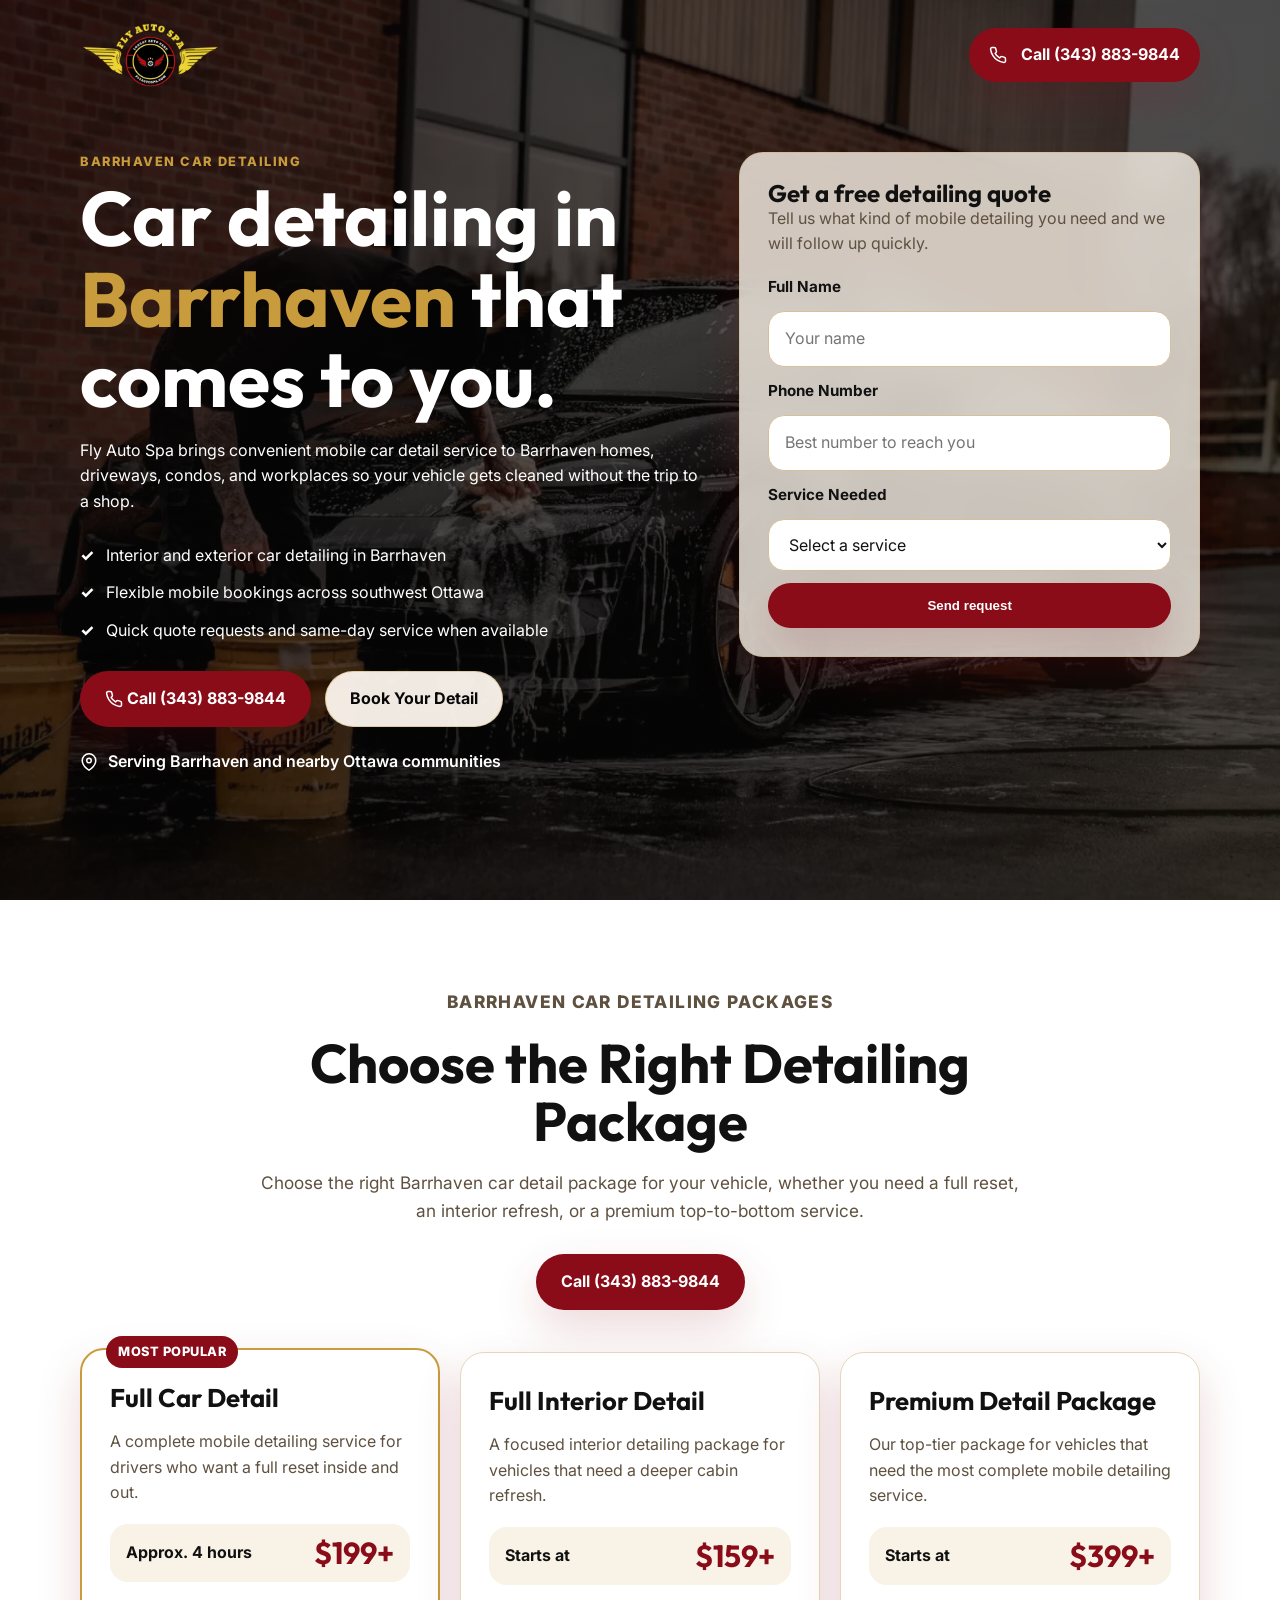
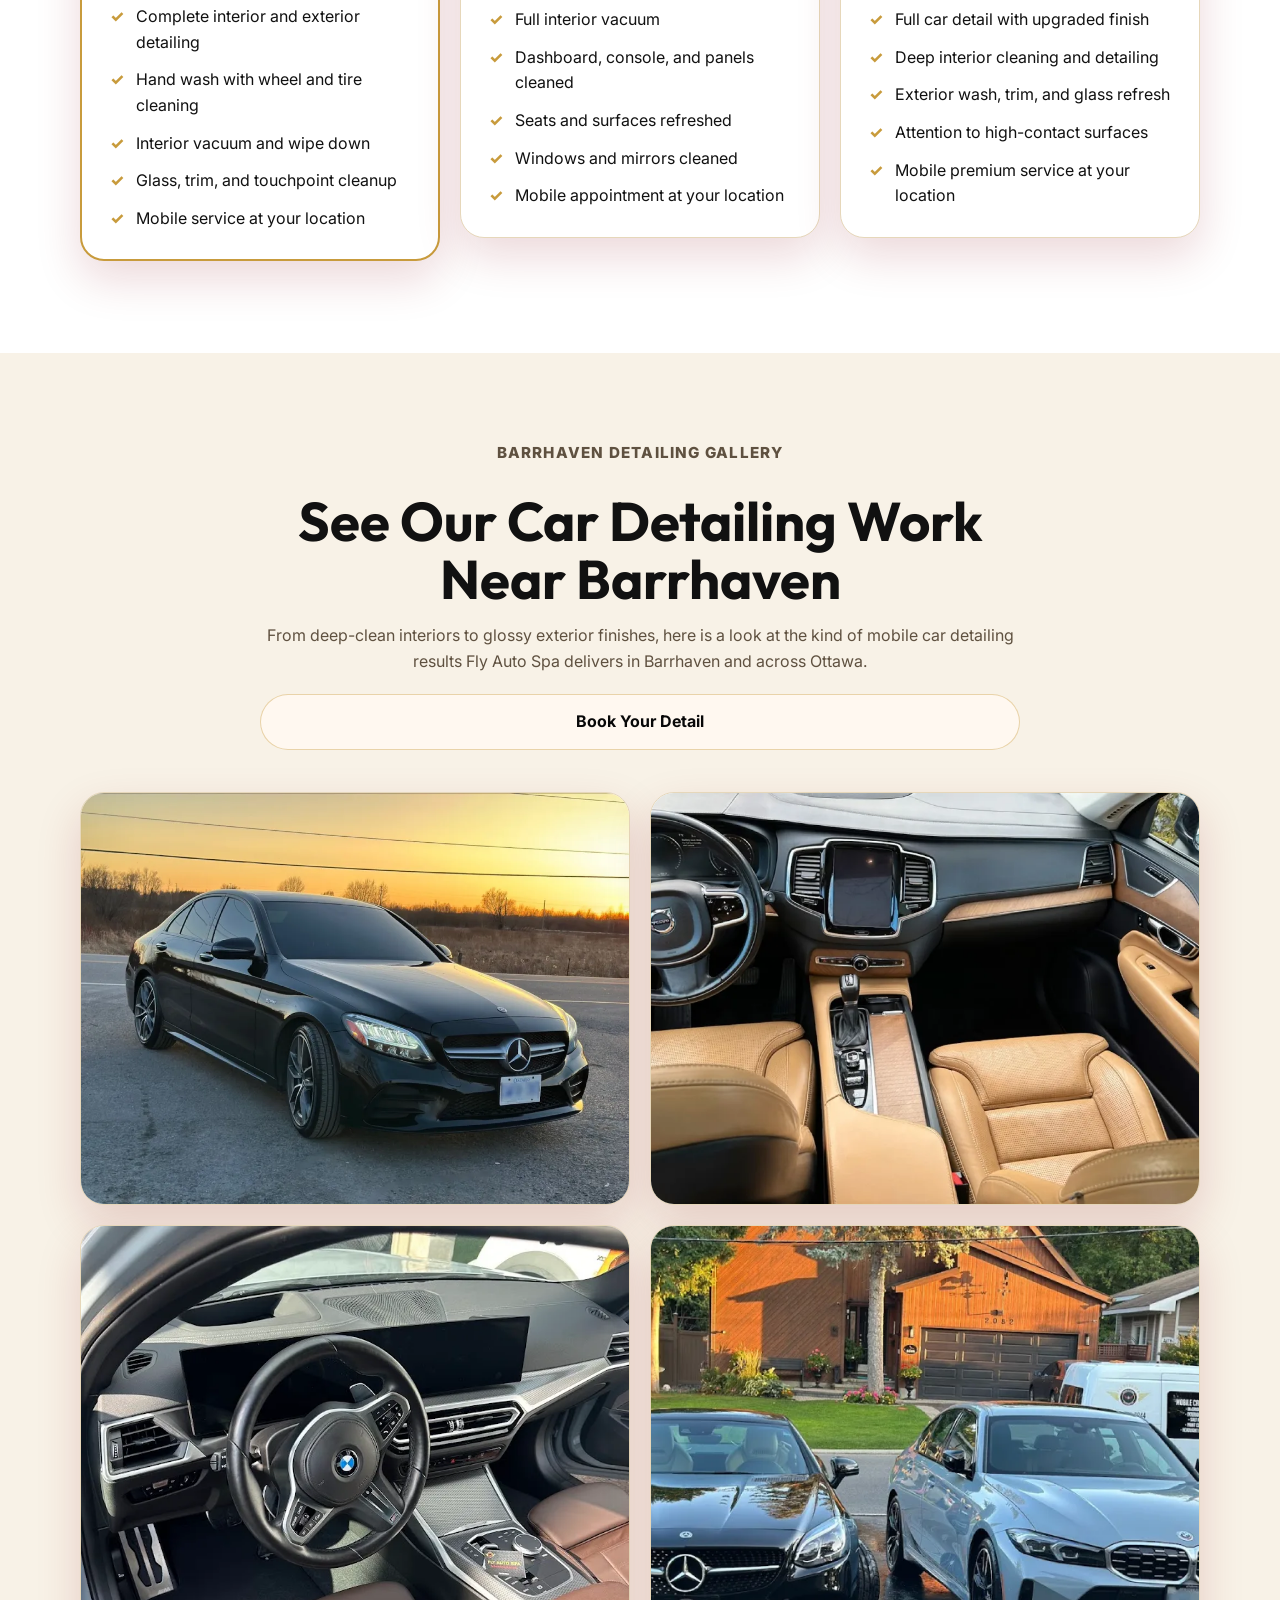
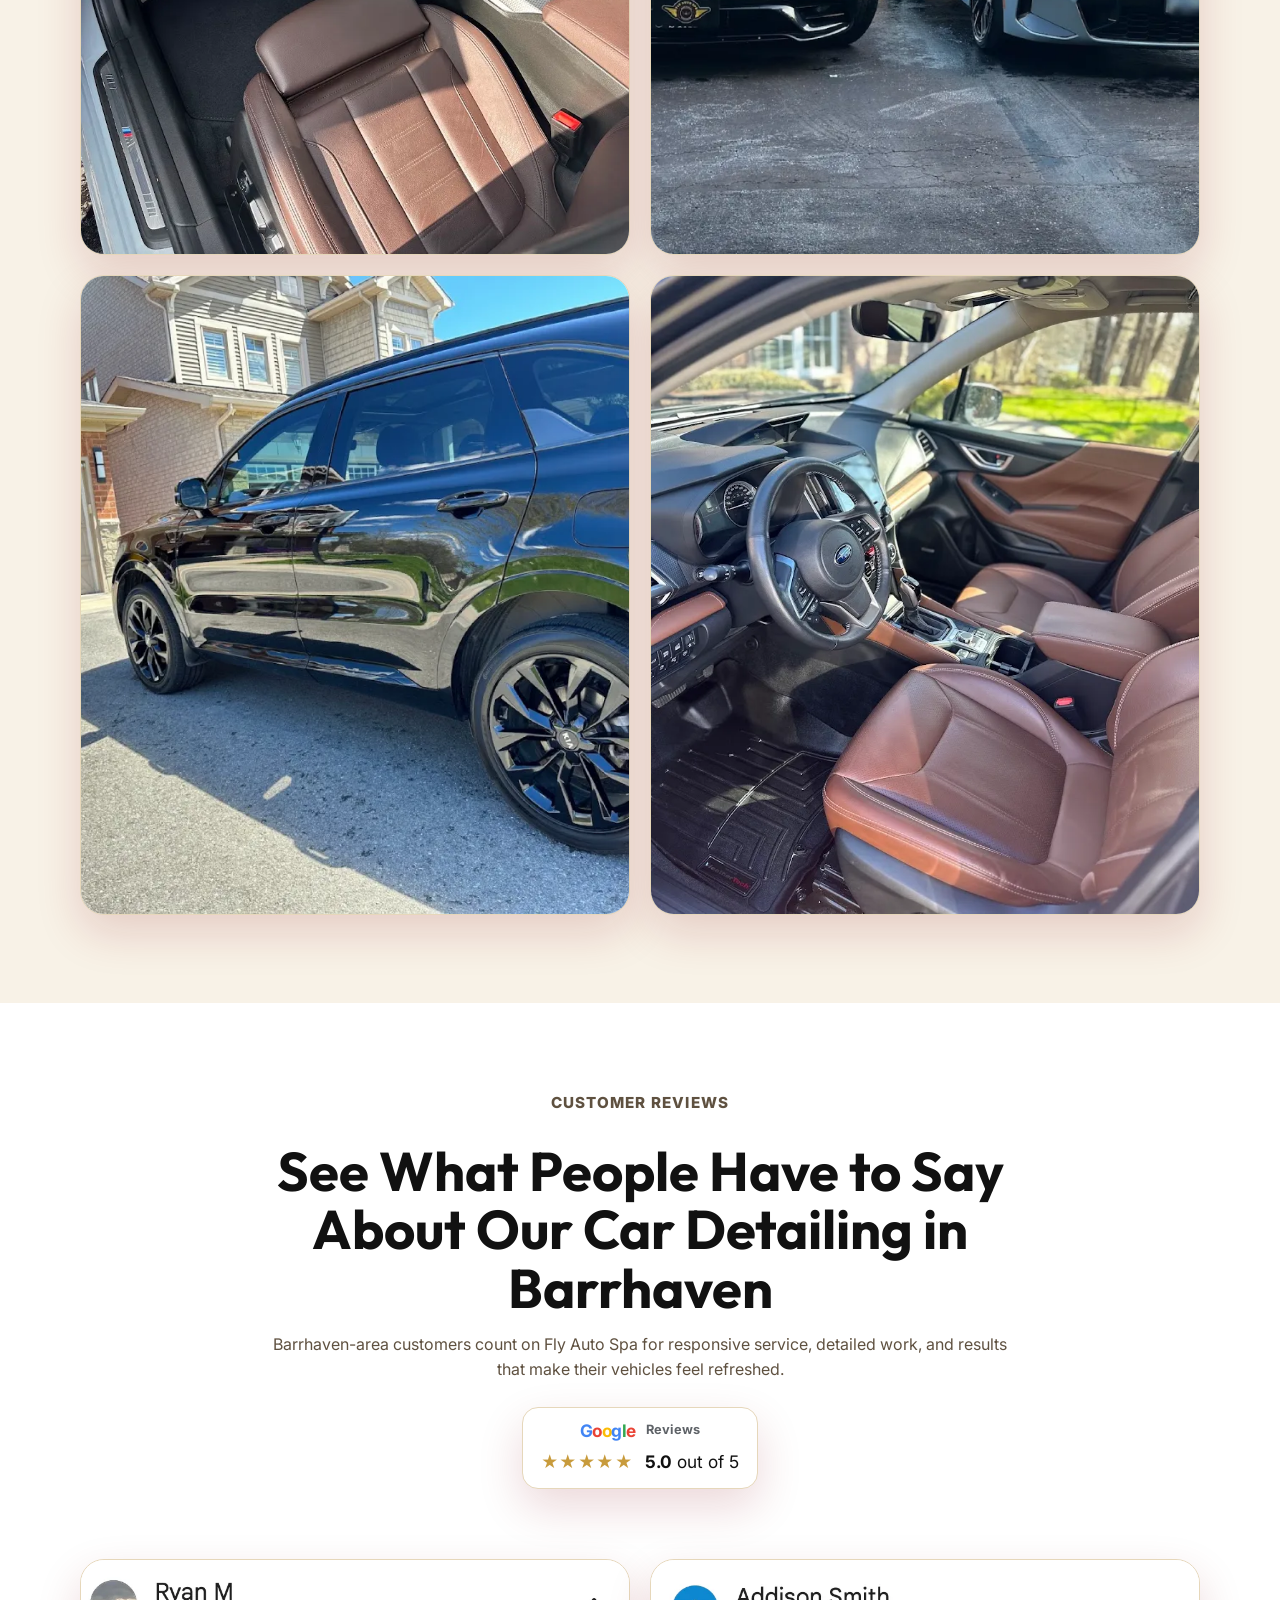
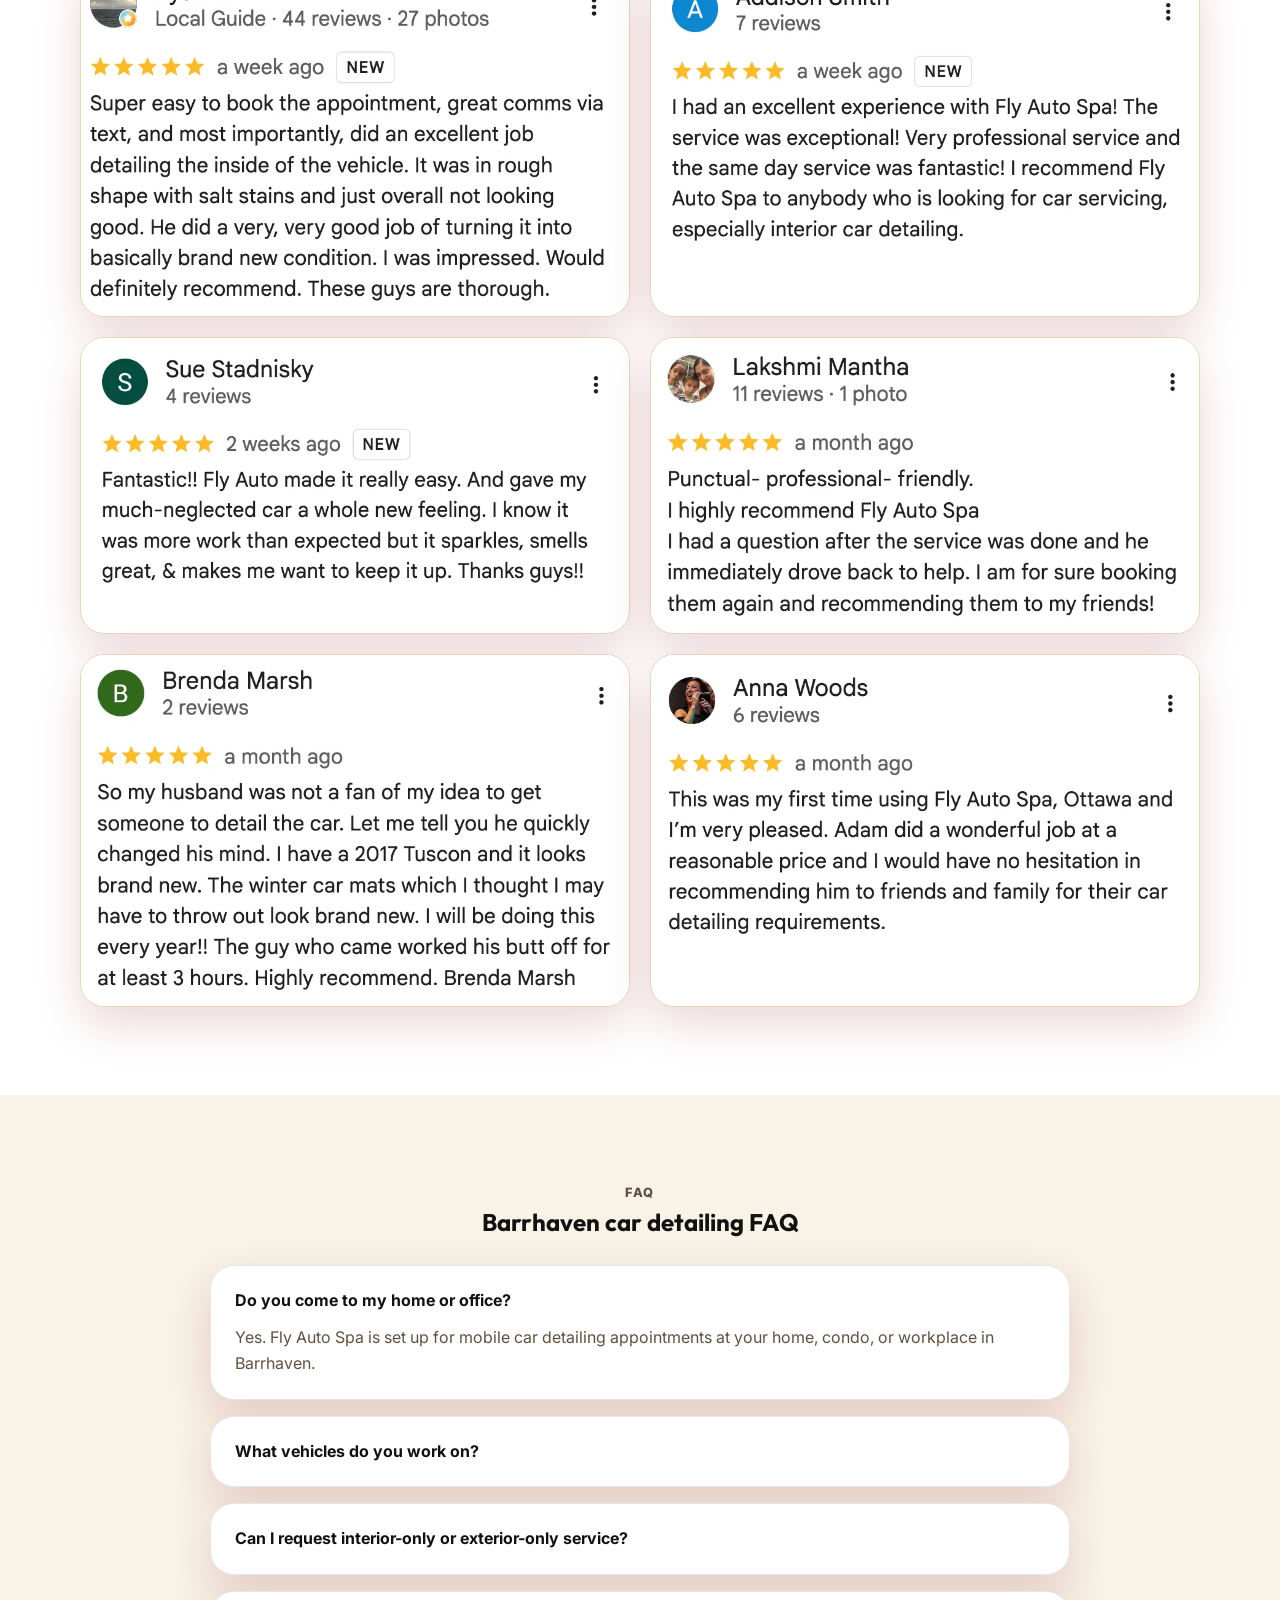
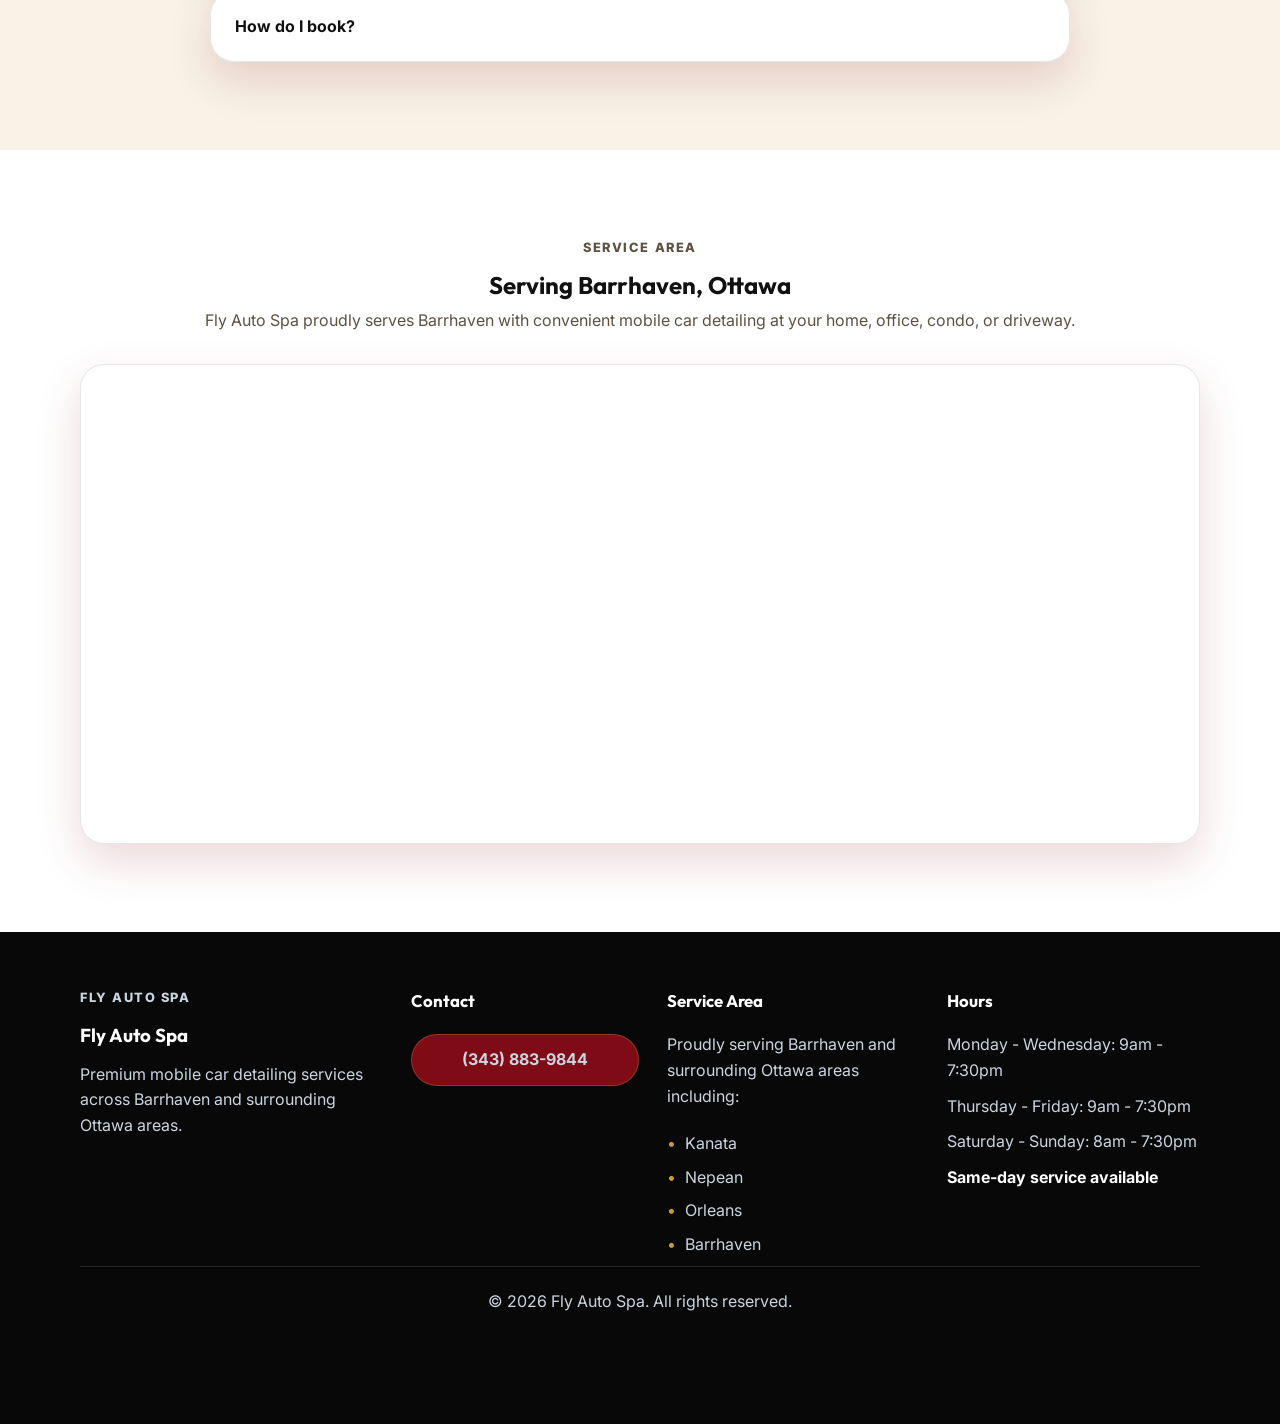
==== commit 15747831: "feat: refine landing page CTAs and quote flow" ====
--- a/barrhaven.html
+++ b/barrhaven.html
@@ -9,7 +9,7 @@
     })(window,document,'script','dataLayer','GTM-N6GBV5KK');</script>
     <!-- End Google Tag Manager -->
     <script>
-      gtag('config', 'AW-473251279/VAtuCIfNprscEM_71OEB', {
+      gtag('config', 'AW-371984992/pCtkCOigv78cEOCUsLEB', {
         'phone_conversion_number': '(343) 883-9844'
       });
     </script>
@@ -44,7 +44,7 @@
             <a href="#" class="brand brand-lockup" aria-label="Fly Auto Spa home">
                 <img src="flyautologo.png" alt="Fly Auto Spa logo" class="brand-logo">
             </a>
-            <a href="tel:3438839844" class="phone-pill gtm-phone-link" data-gtm-event="phone_click" data-gtm-location="header" data-phone-number="3438839844" onclick="gtag('event','conversion',{'send_to':'AW-473251279/VAtuCIfNprscEM_71OEB'});">
+            <a href="tel:3438839844" class="phone-pill gtm-phone-link" data-gtm-event="phone_click" data-gtm-location="header" data-phone-number="3438839844" onclick="gtag('event','conversion',{'send_to':'AW-371984992/pCtkCOigv78cEOCUsLEB'});">
                 <svg viewBox="0 0 24 24" aria-hidden="true" class="phone-pill-icon">
                     <path d="M22 16.92v3a2 2 0 0 1-2.18 2 19.79 19.79 0 0 1-8.63-3.07 19.5 19.5 0 0 1-6-6 19.79 19.79 0 0 1-3.07-8.67A2 2 0 0 1 4.11 2h3a2 2 0 0 1 2 1.72 12.84 12.84 0 0 0 .7 2.81 2 2 0 0 1-.45 2.11L8.09 9.91a16 16 0 0 0 6 6l1.27-1.27a2 2 0 0 1 2.11-.45 12.84 12.84 0 0 0 2.81.7A2 2 0 0 1 22 16.92z"></path>
                 </svg>
@@ -66,13 +66,13 @@
                         <li>Quick quote requests and same-day service when available</li>
                     </ul>
                     <div class="cta-row">
-                        <a href="tel:3438839844" class="btn btn-primary gtm-phone-link" data-gtm-event="phone_click" data-gtm-location="hero" data-phone-number="3438839844" onclick="gtag('event','conversion',{'send_to':'AW-473251279/VAtuCIfNprscEM_71OEB'});">
+                        <a href="tel:3438839844" class="btn btn-primary gtm-phone-link" data-gtm-event="phone_click" data-gtm-location="hero" data-phone-number="3438839844" onclick="gtag('event','conversion',{'send_to':'AW-371984992/pCtkCOigv78cEOCUsLEB'});">
                             <svg viewBox="0 0 24 24" aria-hidden="true" class="phone-pill-icon">
                                 <path d="M22 16.92v3a2 2 0 0 1-2.18 2 19.79 19.79 0 0 1-8.63-3.07 19.5 19.79 0 0 1-6-6 19.79 19.79 0 0 1-3.07-8.67A2 2 0 0 1 4.11 2h3a2 2 0 0 1 2 1.72 12.84 12.84 0 0 0 .7 2.81 2 2 0 0 1-.45 2.11L8.09 9.91a16 16 0 0 0 6 6l1.27-1.27a2 2 0 0 1 2.11-.45 12.84 12.84 0 0 0 2.81.7A2 2 0 0 1 22 16.92z"></path>
                             </svg>
                             <span>Call (343) 883-9844</span>
                         </a>
-                        <a href="#quote-form" class="btn btn-secondary">Get a Quote</a>
+                        <a href="https://www.flyautospa.com/bookonline" class="btn btn-secondary">Book Your Detail</a>
                     </div>
                     <div class="hero-location">
                         <svg viewBox="0 0 24 24" aria-hidden="true" class="hero-location-icon">
@@ -112,8 +112,9 @@
             <div class="container">
                 <div class="section-heading center packages-heading">
                     <p class="section-kicker">Barrhaven Car Detailing Packages</p>
-                    <h2>Choose the right service for your vehicle</h2>
+                    <h2>Choose the Right Detailing Package</h2>
                     <p>Choose the right Barrhaven car detail package for your vehicle, whether you need a full reset, an interior refresh, or a premium top-to-bottom service.</p>
+                    <a href="tel:3438839844" class="btn btn-primary section-quote-btn" onclick="gtag('event','conversion',{'send_to':'AW-371984992/pCtkCOigv78cEOCUsLEB'});">Call (343) 883-9844</a>
                 </div>
                 <div class="packages-grid">
                     <article class="package-card featured-package">
@@ -131,7 +132,7 @@
                             <li>Glass, trim, and touchpoint cleanup</li>
                             <li>Mobile service at your location</li>
                         </ul>
-                        <a href="#hero-form-top" class="btn btn-primary package-mobile-cta">Get a Detailing Quote</a>
+                        <a href="#hero-form-top" class="btn btn-primary package-mobile-cta">Get a Quote</a>
                     </article>
 
                     <article class="package-card">
@@ -148,7 +149,7 @@
                             <li>Windows and mirrors cleaned</li>
                             <li>Mobile appointment at your location</li>
                         </ul>
-                        <a href="#hero-form-top" class="btn btn-primary package-mobile-cta">Get a Detailing Quote</a>
+                        <a href="#hero-form-top" class="btn btn-primary package-mobile-cta">Get a Quote</a>
                     </article>
 
                     <article class="package-card">
@@ -165,7 +166,7 @@
                             <li>Attention to high-contact surfaces</li>
                             <li>Mobile premium service at your location</li>
                         </ul>
-                        <a href="#hero-form-top" class="btn btn-primary package-mobile-cta">Get a Detailing Quote</a>
+                        <a href="#hero-form-top" class="btn btn-primary package-mobile-cta">Get a Quote</a>
                     </article>
                 </div>
             </div>
@@ -177,6 +178,7 @@
                     <p class="section-kicker">Barrhaven detailing gallery</p>
                     <h2>See Our Car Detailing Work Near Barrhaven</h2>
                     <p>From deep-clean interiors to glossy exterior finishes, here is a look at the kind of mobile car detailing results Fly Auto Spa delivers in Barrhaven and across Ottawa.</p>
+                    <a href="https://www.flyautospa.com/bookonline" class="btn btn-secondary section-quote-btn">Book Your Detail</a>
                 </div>
                 <div class="gallery-grid">
                     <div class="gallery-card"><img src="ottawa2.webp" alt="Black Mercedes detailed by Fly Auto Spa in Ottawa" class="gallery-image"></div>
@@ -219,40 +221,6 @@
             </div>
         </section>
 
-        <section id="quote-form" class="section">
-            <div class="container form-shell">
-                <div>
-                    <p class="eyebrow">Quick quote</p>
-                    <h2>Tell us what kind of detailing you need</h2>
-                    <p class="section-copy">Fly Auto Spa offers Barrhaven car detailing for cars, trucks, SUVs, and recurring upkeep appointments throughout the area.</p>
-                    <ul class="check-list dark">
-                        <li>Interior detailing and cleanup</li>
-                        <li>Exterior washing and protection</li>
-                        <li>At-home and at-work mobile appointments</li>
-                    </ul>
-                    <a href="tel:3438839844" class="btn btn-primary gtm-phone-link" data-gtm-event="phone_click" data-gtm-location="quote_section" data-phone-number="3438839844" onclick="gtag('event','conversion',{'send_to':'AW-473251279/VAtuCIfNprscEM_71OEB'});">(343) 883-9844</a>
-                </div>
-                <form id="lead-form" data-netlify="true" name="barrhaven-detailing-quote" class="quote-form large" onsubmit="return window.handleLeadFormSubmit(event, this);">
-                    <input type="hidden" name="form-name" value="barrhaven-detailing-quote">
-                    <label for="name">Full Name</label>
-                    <input type="text" id="name" name="name" placeholder="Your name" required>
-
-                    <label for="phone">Phone Number</label>
-                    <input type="tel" id="phone" name="phone" placeholder="Best number to reach you" required>
-
-                    <label for="needs">What do you need help with?</label>
-                    <select id="needs" name="needs" required>
-                        <option value="" selected disabled>Select a service</option>
-                        <option value="Premium detail">Premium detail</option>
-                        <option value="Exterior detail">Exterior detail</option>
-                        <option value="Interior detail">Interior detail</option>
-                        <option value="Get a detailing quote">Get a detailing quote</option>
-                    </select>
-
-                    <button type="submit" class="btn btn-primary btn-full">Request quote</button>
-                </form>
-            </div>
-        </section>
 
         <section class="section light-section">
             <div class="container narrow">
@@ -275,7 +243,7 @@
                     </details>
                     <details>
                         <summary>How do I book?</summary>
-                        <p>Call <a href="tel:3438839844" class="gtm-phone-link" data-gtm-event="phone_click" data-gtm-location="faq" data-phone-number="3438839844" onclick="gtag('event','conversion',{'send_to':'AW-473251279/VAtuCIfNprscEM_71OEB'});">(343) 883-9844</a> or use the quote form and we will follow up with next steps for your Barrhaven car detail.</p>
+                        <p>Call <a href="tel:3438839844" class="gtm-phone-link" data-gtm-event="phone_click" data-gtm-location="faq" data-phone-number="3438839844" onclick="gtag('event','conversion',{'send_to':'AW-371984992/pCtkCOigv78cEOCUsLEB'});">(343) 883-9844</a> or use the quote form and we will follow up with next steps for your Barrhaven car detail.</p>
                     </details>
                 </div>
             </div>
@@ -304,7 +272,7 @@
             </div>
             <div class="footer-contact">
                 <h4>Contact</h4>
-                <a href="tel:3438839844" class="footer-phone-link gtm-phone-link" data-gtm-event="phone_click" data-gtm-location="footer" data-phone-number="3438839844" onclick="gtag('event','conversion',{'send_to':'AW-473251279/VAtuCIfNprscEM_71OEB'});">(343) 883-9844</a>
+                <a href="tel:3438839844" class="footer-phone-link gtm-phone-link" data-gtm-event="phone_click" data-gtm-location="footer" data-phone-number="3438839844" onclick="gtag('event','conversion',{'send_to':'AW-371984992/pCtkCOigv78cEOCUsLEB'});">(343) 883-9844</a>
             </div>
             <div class="footer-service-area">
                 <h4>Service Area</h4>
@@ -342,7 +310,7 @@
     </div>
 
     <div class="mobile-cta">
-        <a href="tel:3438839844" class="btn btn-primary btn-full mobile-call-btn gtm-phone-link" data-gtm-event="phone_click" data-gtm-location="mobile_sticky" data-phone-number="3438839844" onclick="gtag('event','conversion',{'send_to':'AW-473251279/VAtuCIfNprscEM_71OEB'});">
+        <a href="tel:3438839844" class="btn btn-primary btn-full mobile-call-btn gtm-phone-link" data-gtm-event="phone_click" data-gtm-location="mobile_sticky" data-phone-number="3438839844" onclick="gtag('event','conversion',{'send_to':'AW-371984992/pCtkCOigv78cEOCUsLEB'});">
             <svg viewBox="0 0 24 24" aria-hidden="true" class="phone-pill-icon">
                 <path d="M22 16.92v3a2 2 0 0 1-2.18 2 19.79 19.79 0 0 1-8.63-3.07 19.5 19.79 0 0 1-6-6 19.79 19.79 0 0 1-3.07-8.67A2 2 0 0 1 4.11 2h3a2 2 0 0 1 2 1.72 12.84 12.84 0 0 0 .7 2.81 2 2 0 0 1-.45 2.11L8.09 9.91a16 16 0 0 0 6 6l1.27-1.27a2 2 0 0 1 2.11-.45 12.84 12.84 0 0 0 2.81.7A2 2 0 0 1 22 16.92z"></path>
             </svg>
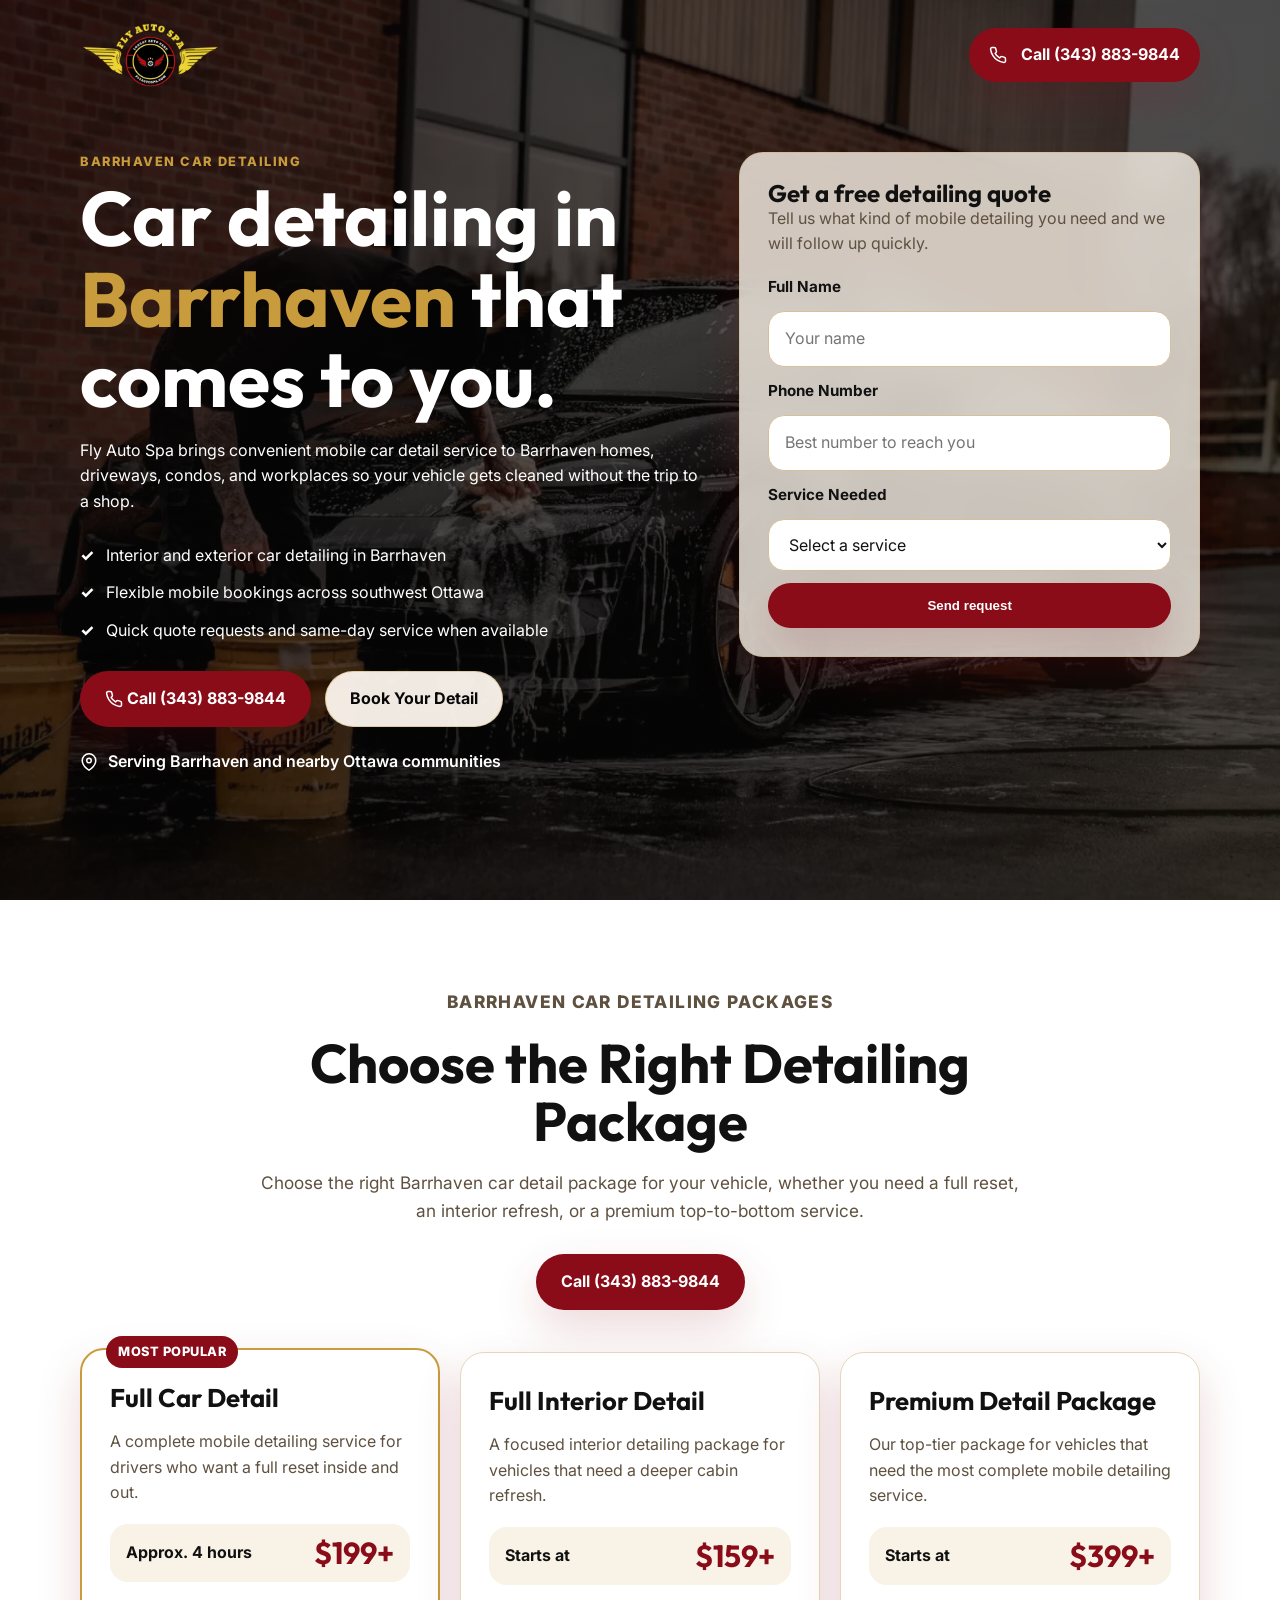
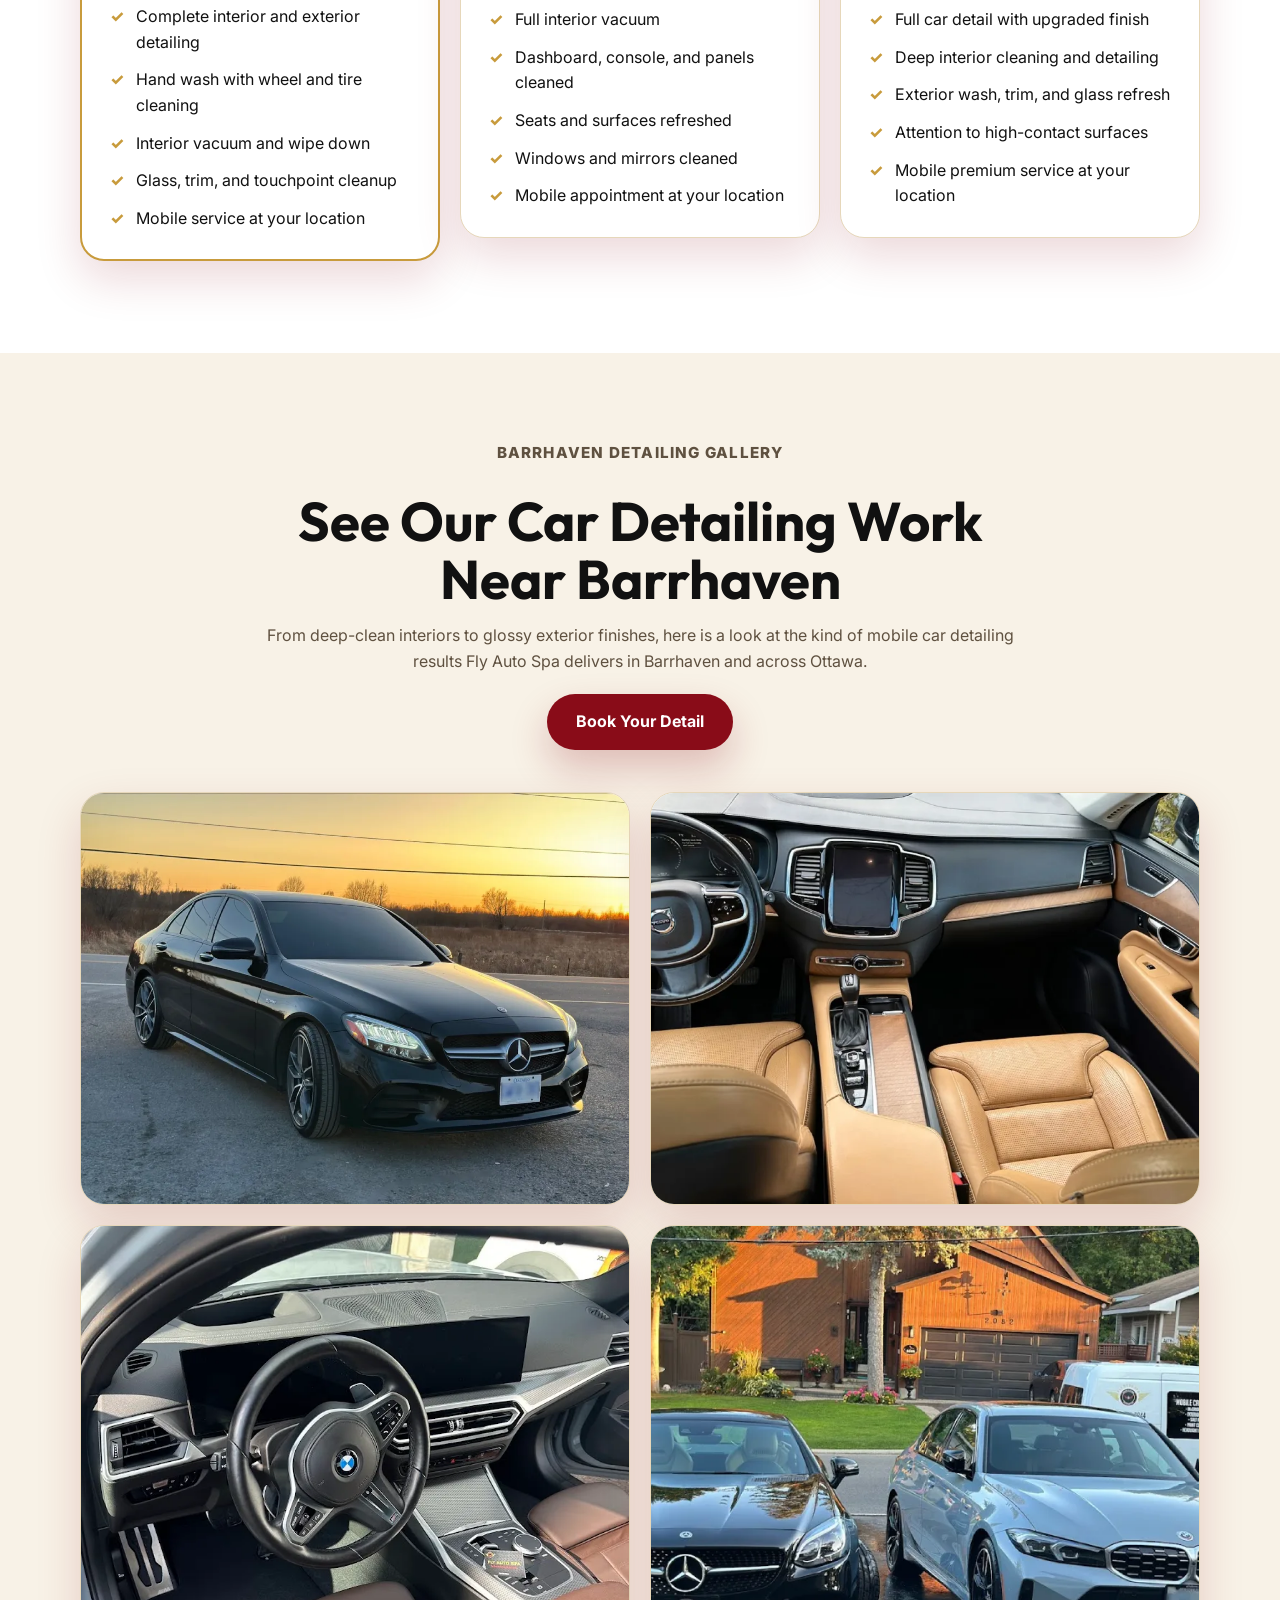
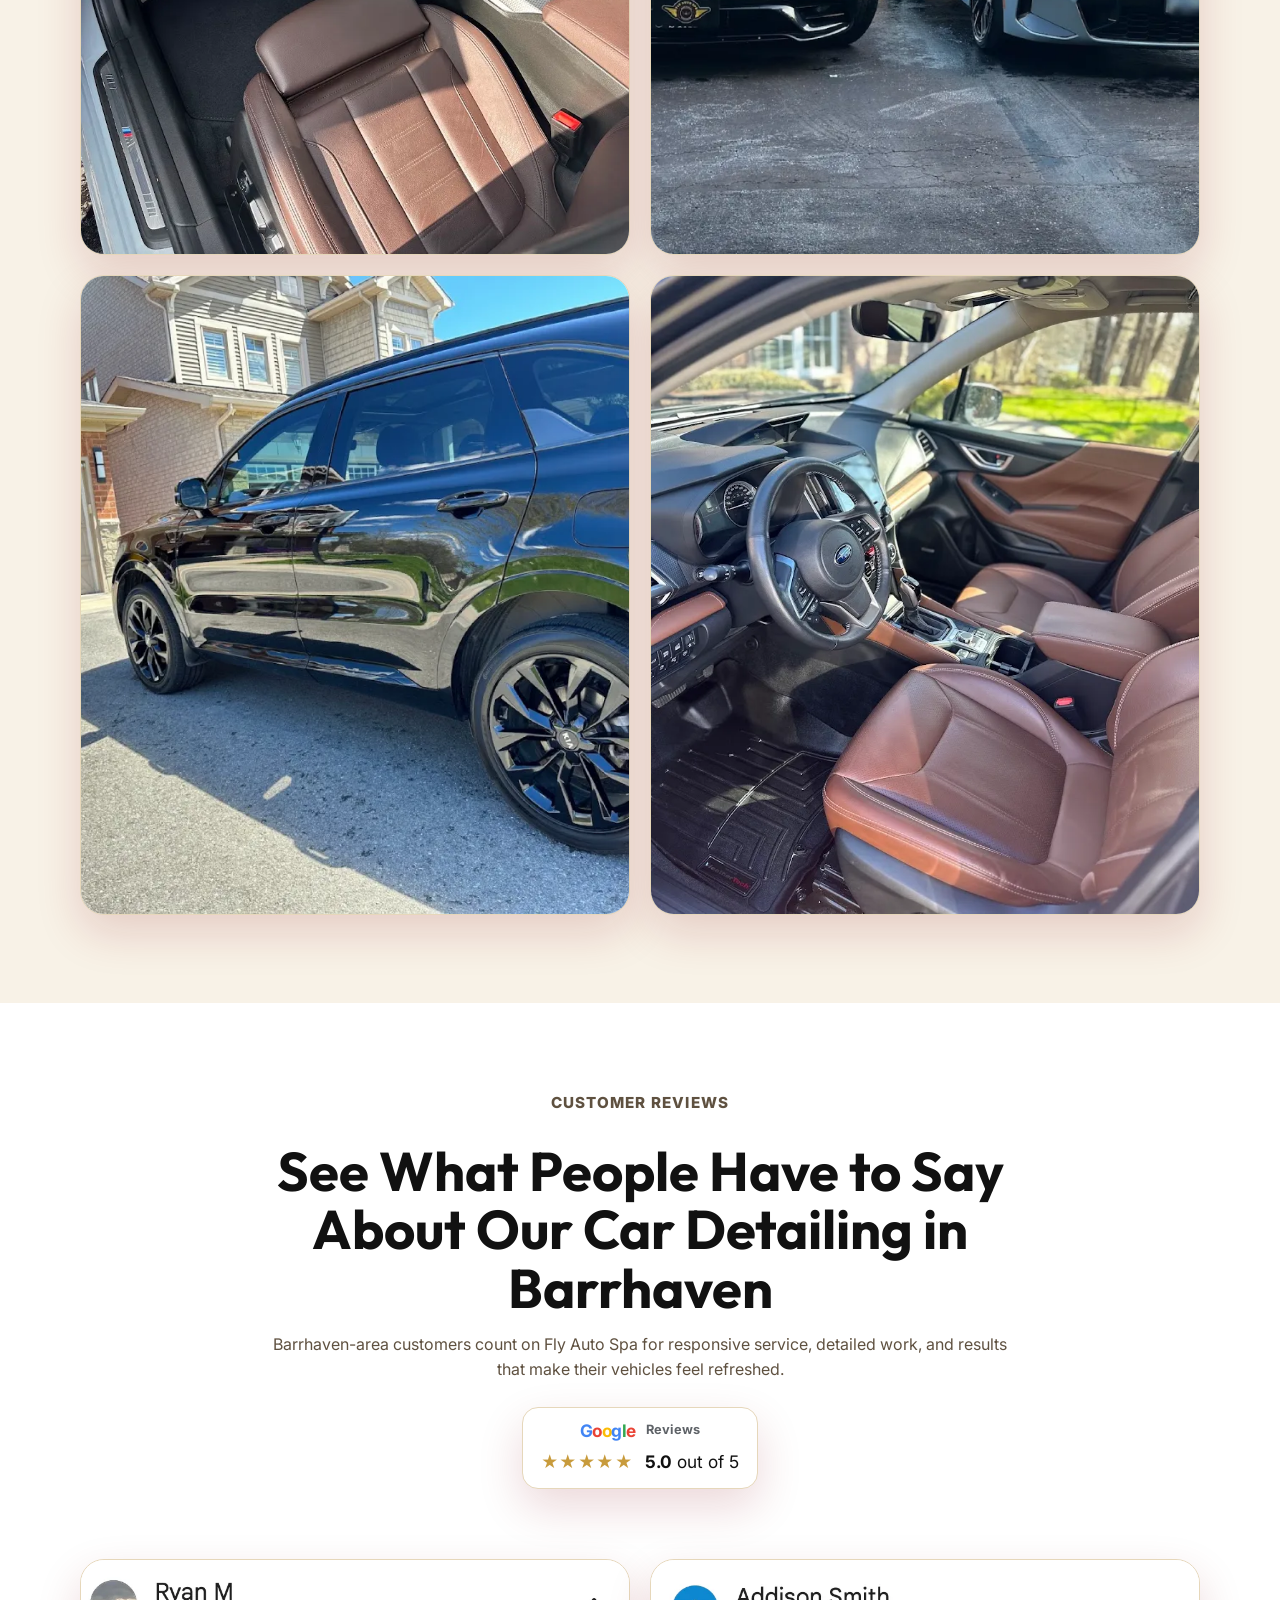
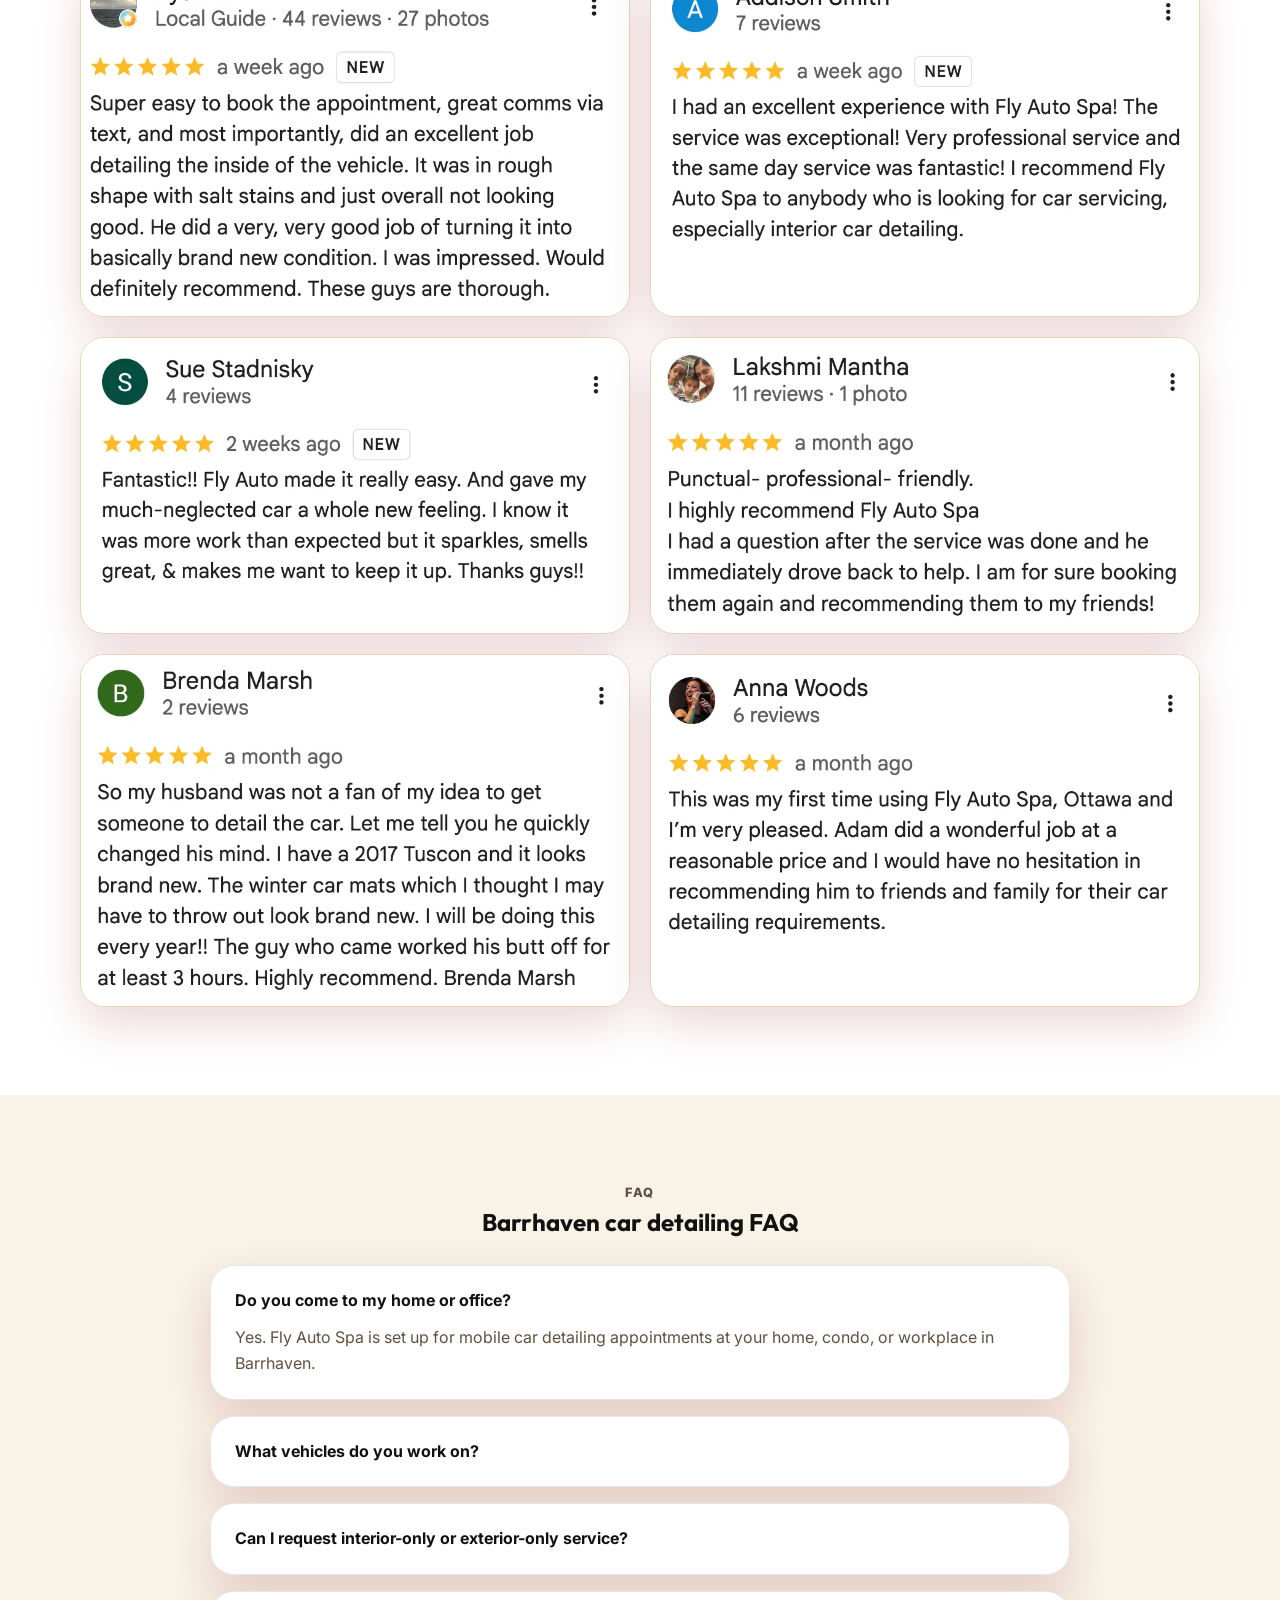
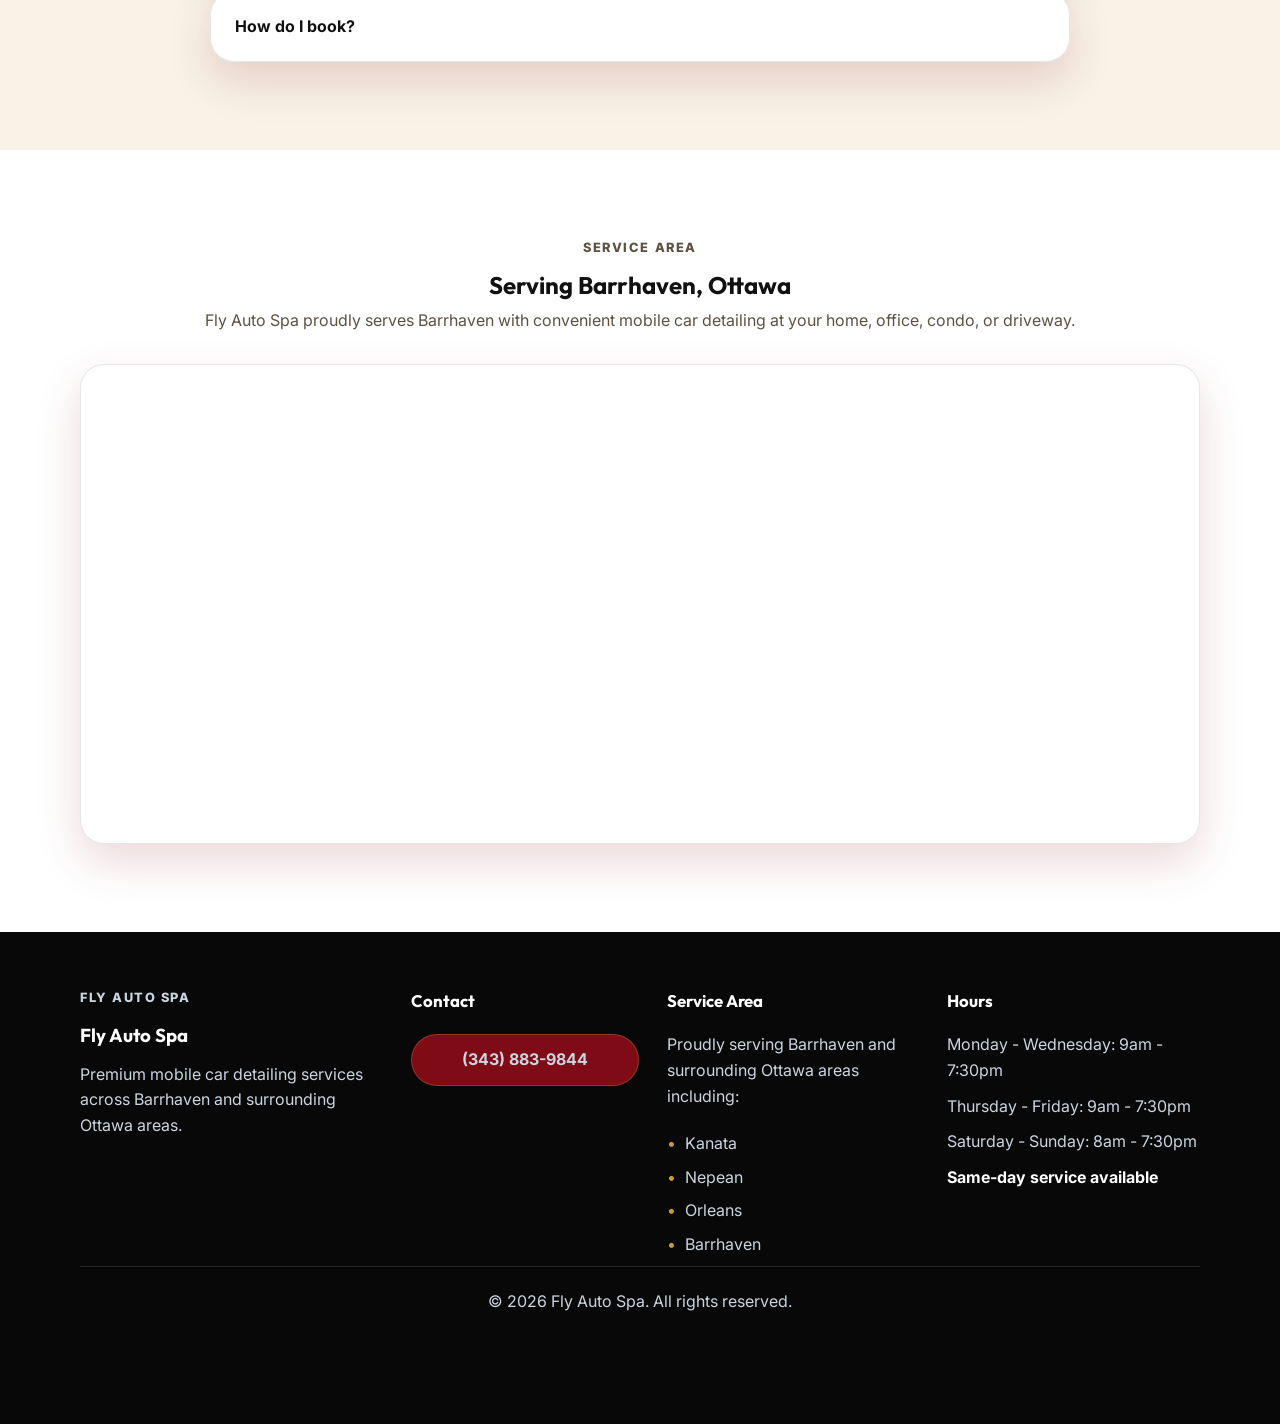
==== commit f83239b6: "style: refine gallery booking CTA prominence" ====
--- a/barrhaven.html
+++ b/barrhaven.html
@@ -178,7 +178,7 @@
                     <p class="section-kicker">Barrhaven detailing gallery</p>
                     <h2>See Our Car Detailing Work Near Barrhaven</h2>
                     <p>From deep-clean interiors to glossy exterior finishes, here is a look at the kind of mobile car detailing results Fly Auto Spa delivers in Barrhaven and across Ottawa.</p>
-                    <a href="https://www.flyautospa.com/bookonline" class="btn btn-secondary section-quote-btn">Book Your Detail</a>
+                    <a href="https://www.flyautospa.com/bookonline" class="btn btn-primary section-quote-btn showcase-book-btn">Book Your Detail</a>
                 </div>
                 <div class="gallery-grid">
                     <div class="gallery-card"><img src="ottawa2.webp" alt="Black Mercedes detailed by Fly Auto Spa in Ottawa" class="gallery-image"></div>
--- a/style.css
+++ b/style.css
@@ -523,6 +523,18 @@
     margin-top: 6px;
 }
 
+.showcase-book-btn {
+    justify-self: center;
+    width: auto;
+    min-width: 0;
+    padding: 14px 28px;
+    box-shadow: 0 18px 38px rgba(137, 12, 24, 0.24);
+}
+
+.showcase-book-btn:hover {
+    transform: translateY(-2px);
+}
+
 .placeholder-grid,
 .gallery-grid,
 .reviews-grid,
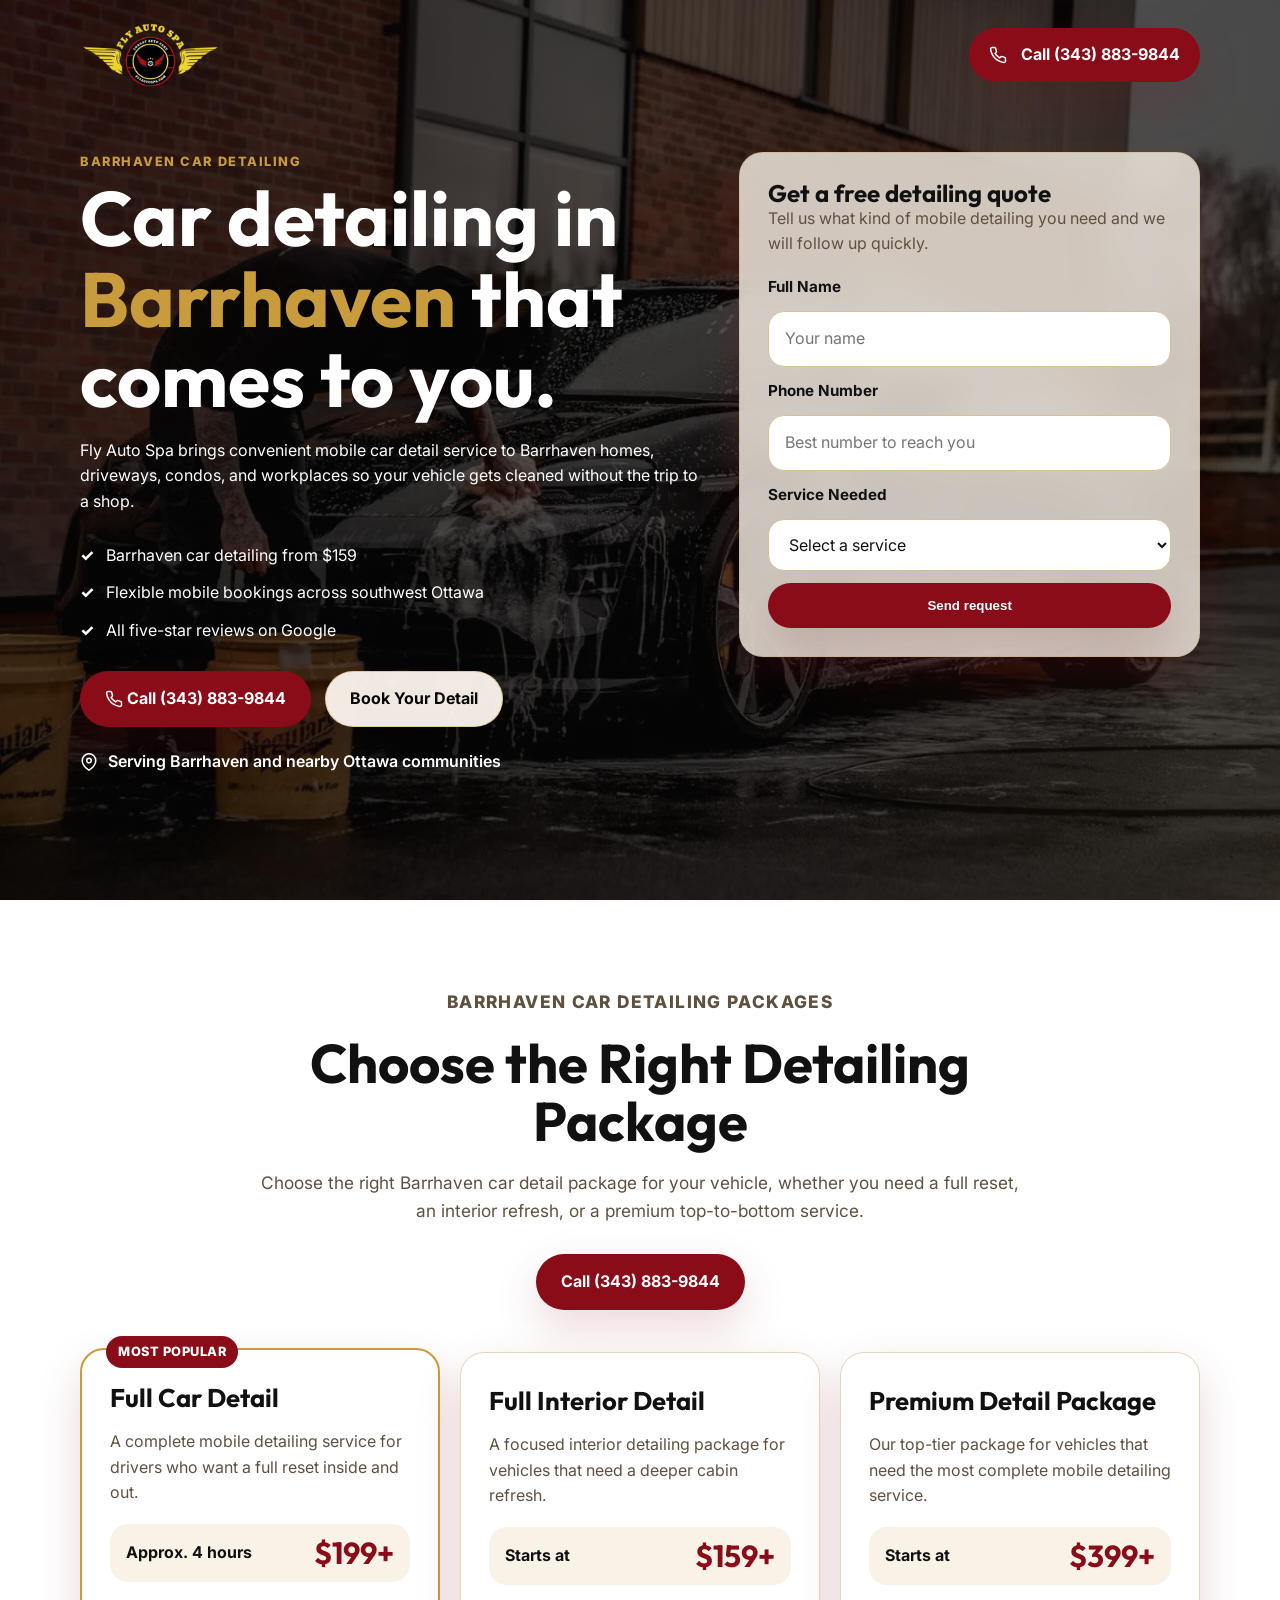
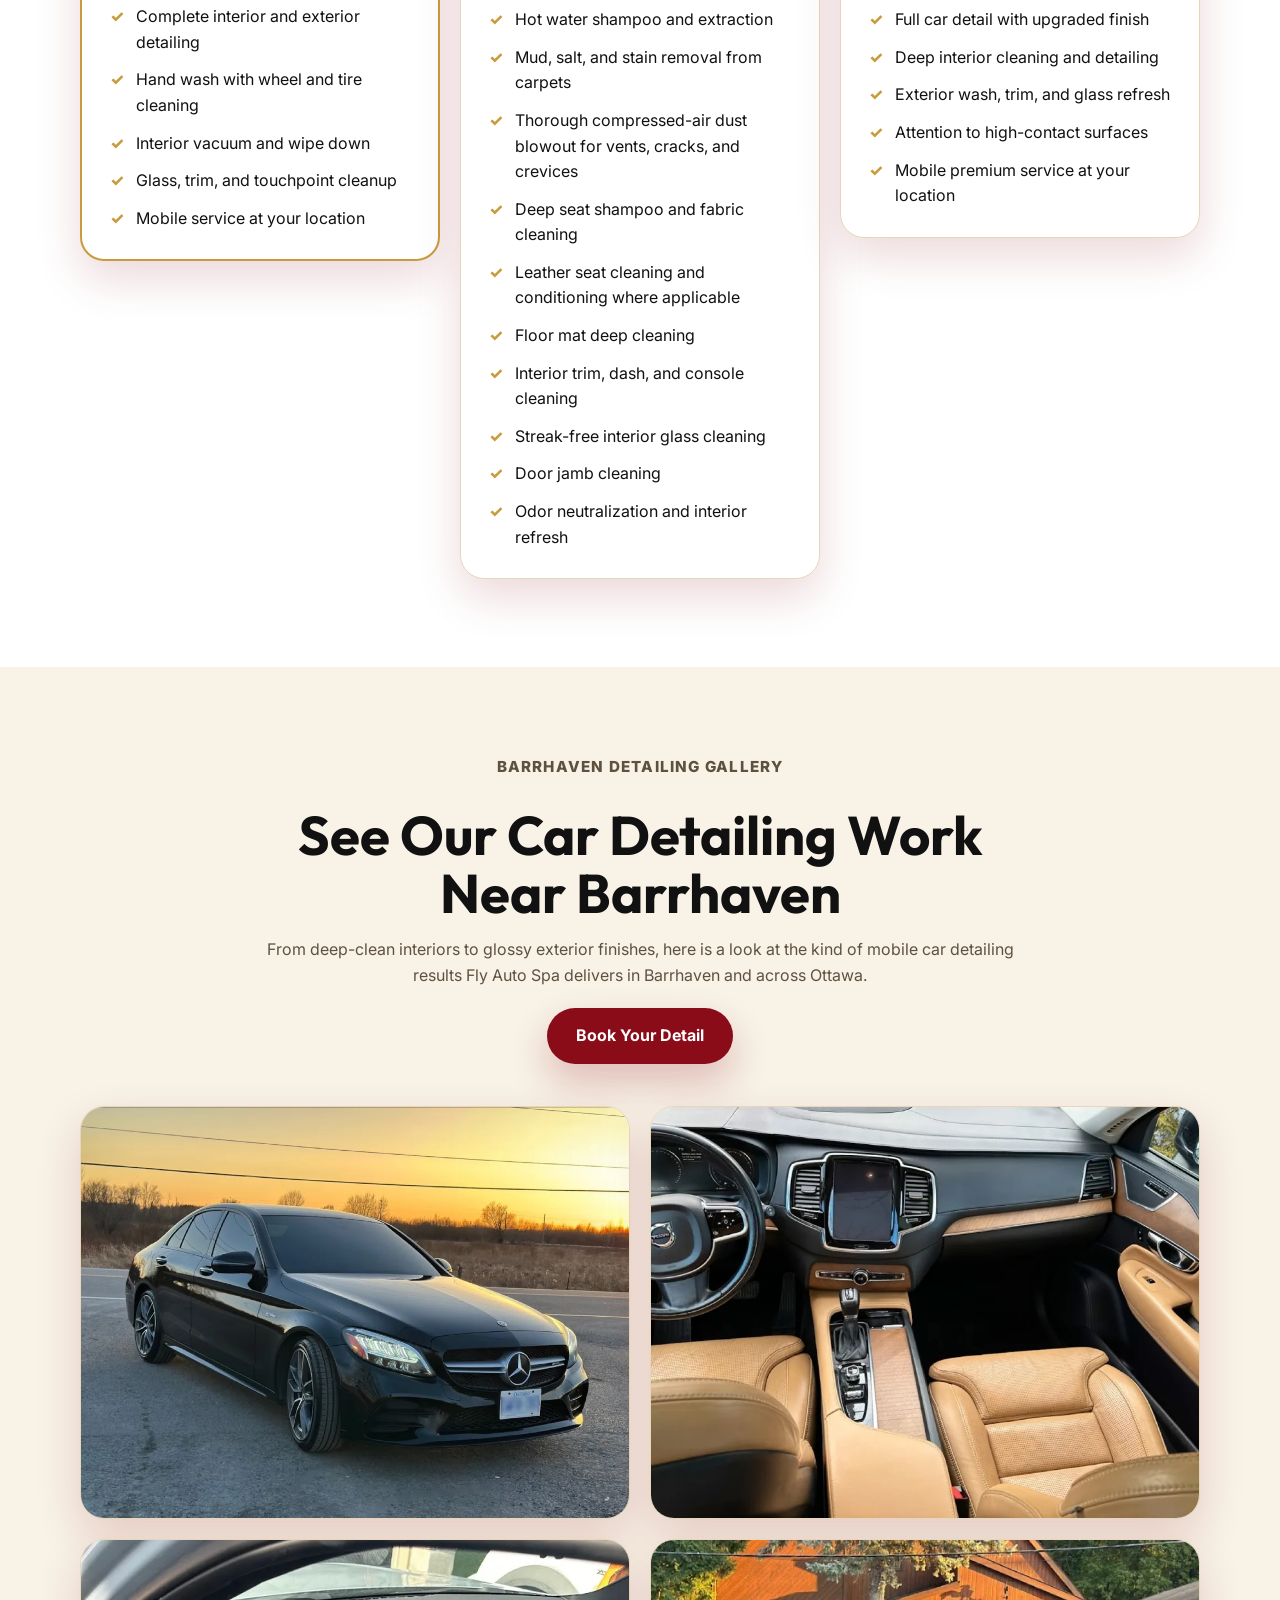
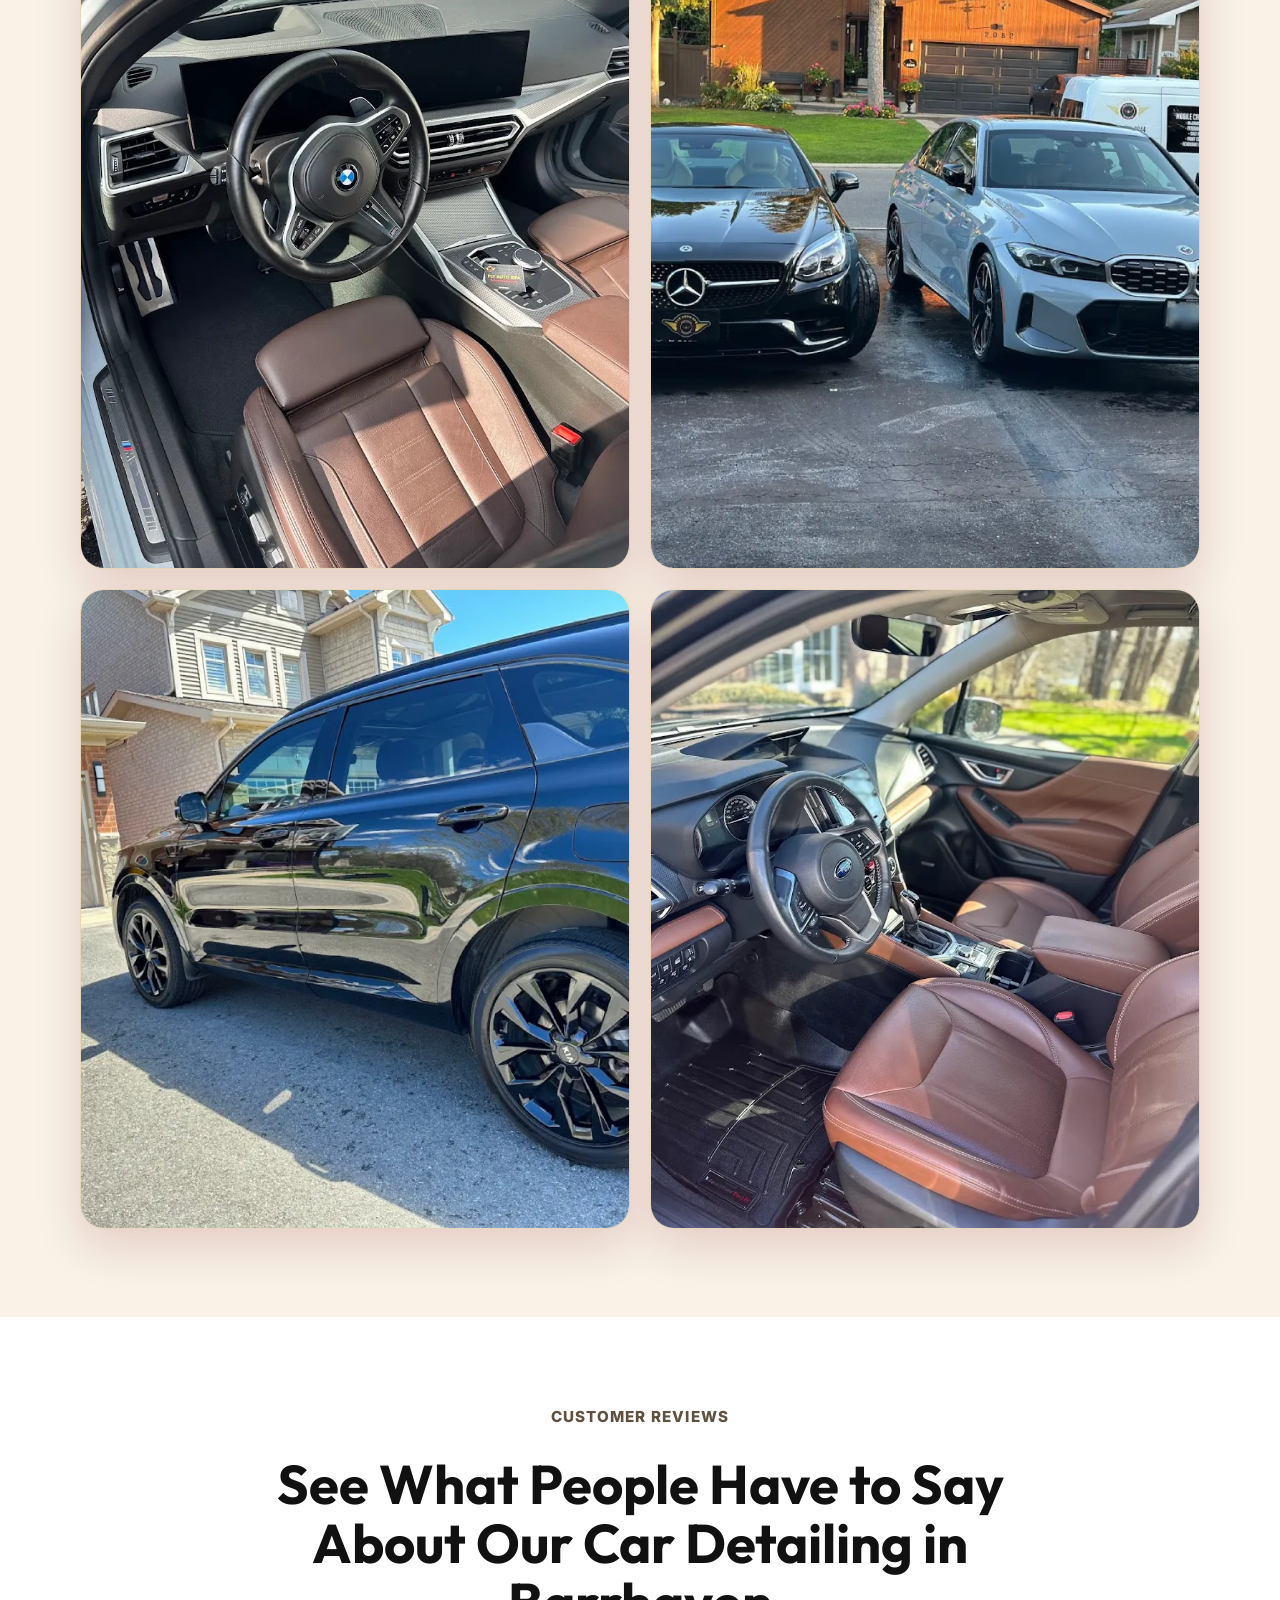
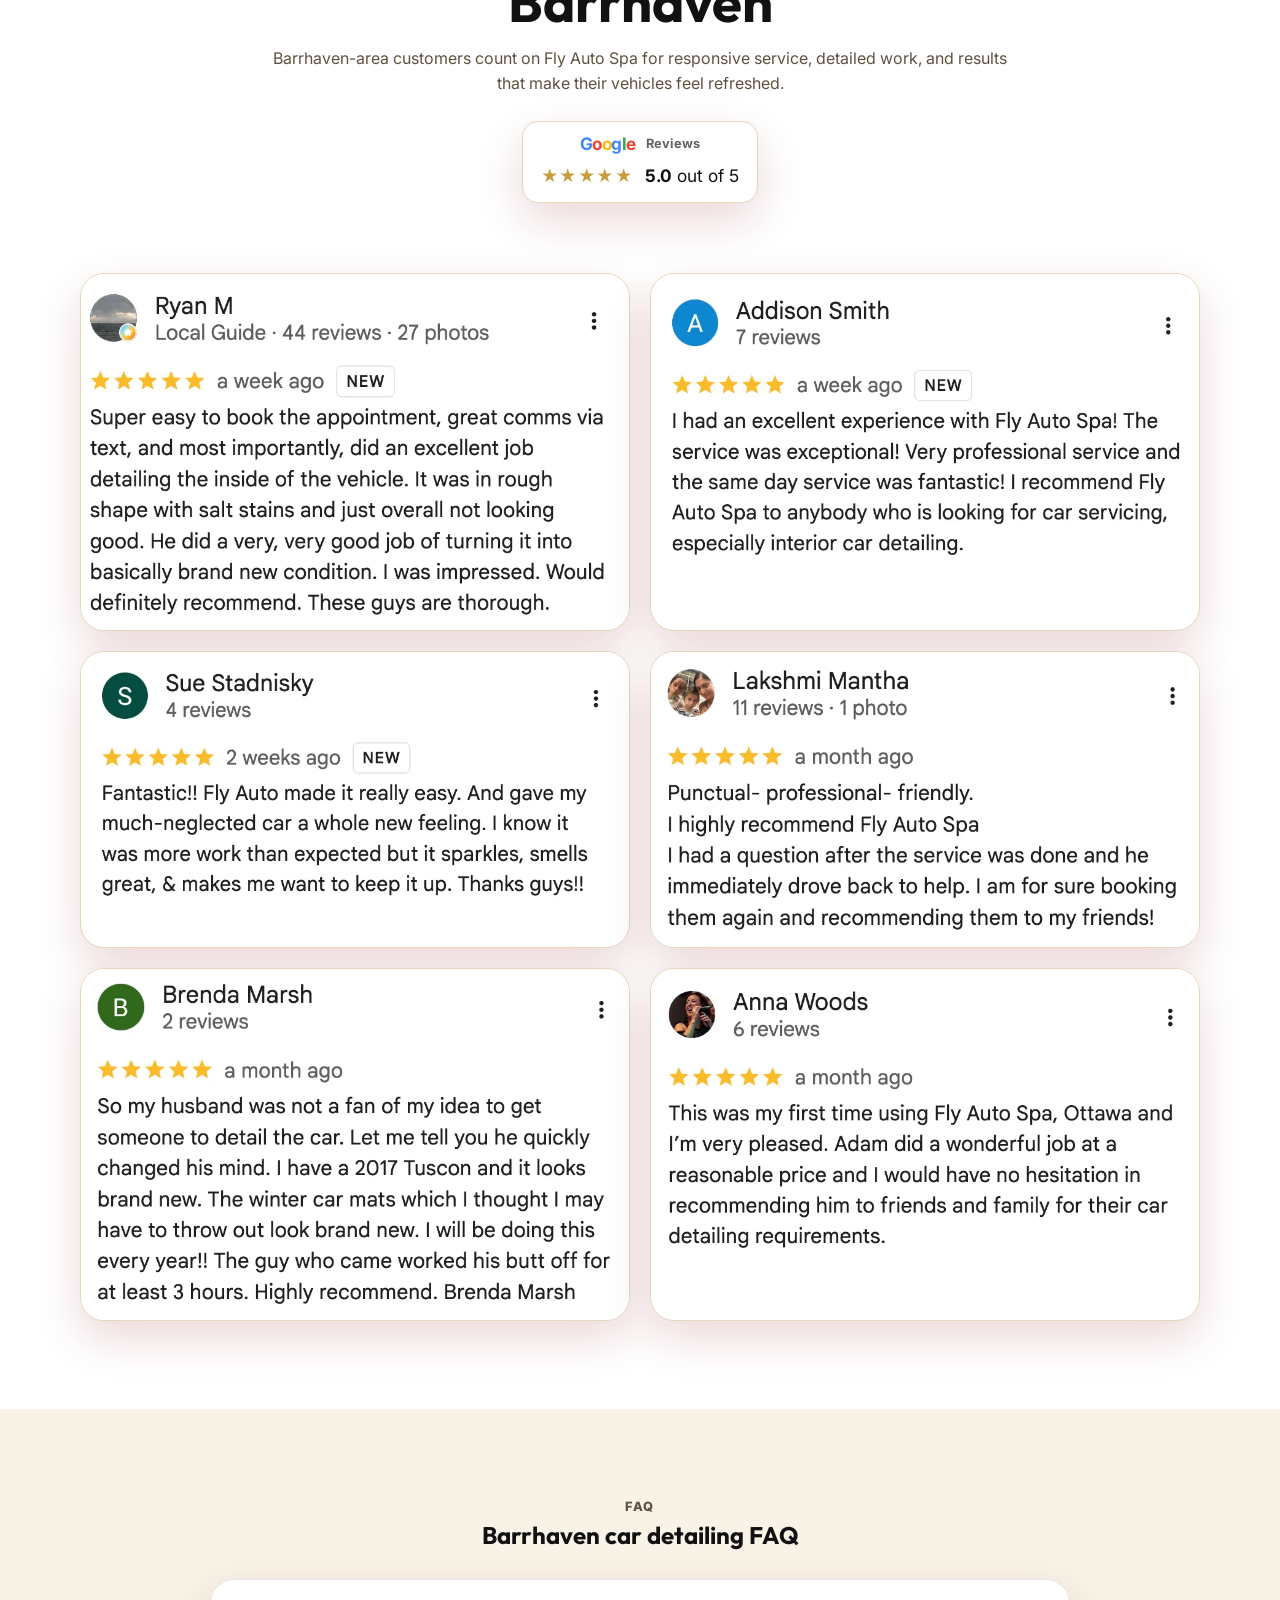
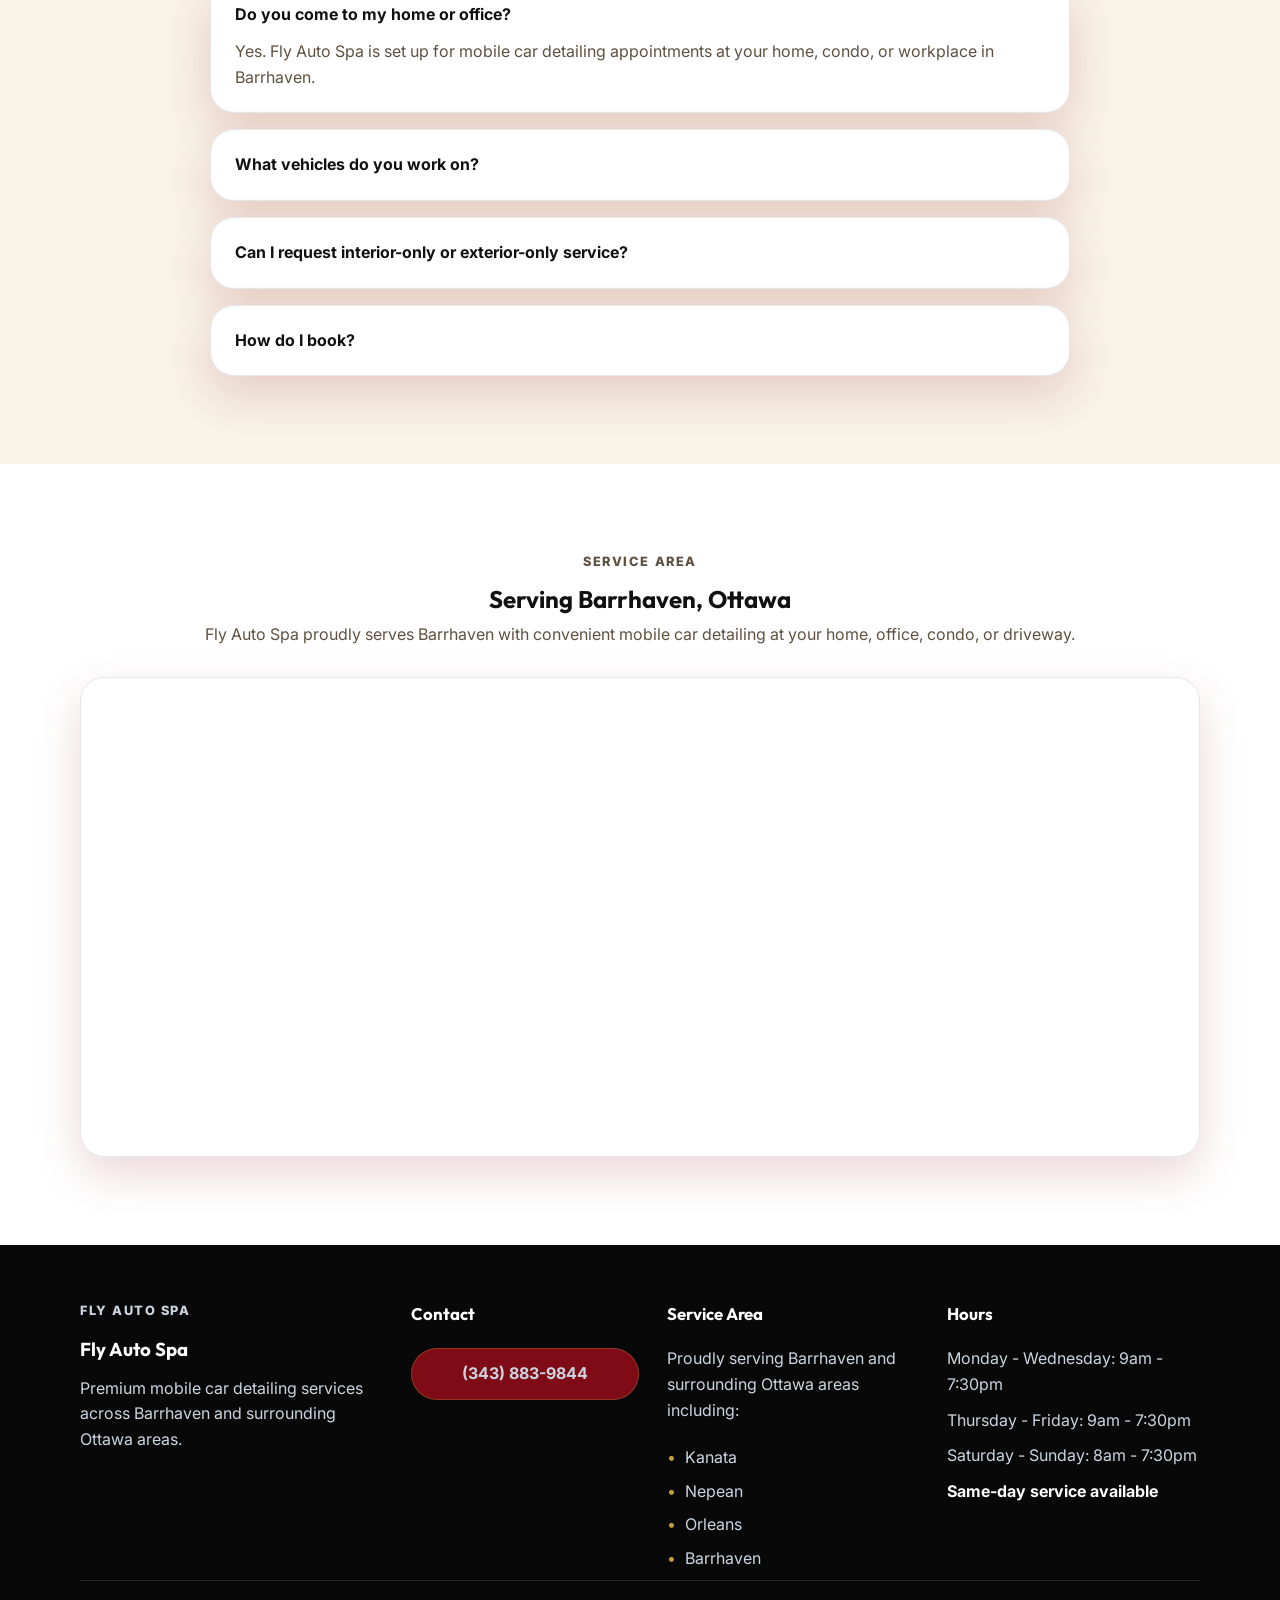
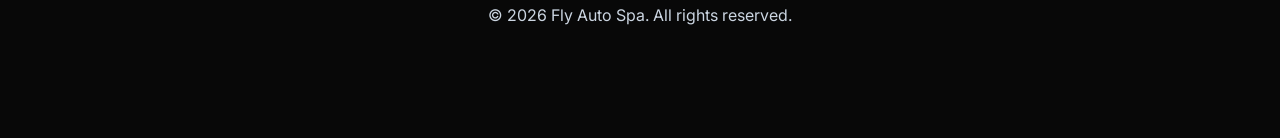
==== commit 5d186dfe: "Improve landing page service messaging" ====
--- a/barrhaven.html
+++ b/barrhaven.html
@@ -61,9 +61,9 @@
                     <h1>Car detailing in <span>Barrhaven</span> that comes to you.</h1>
                     <p class="hero-text">Fly Auto Spa brings convenient mobile car detail service to Barrhaven homes, driveways, condos, and workplaces so your vehicle gets cleaned without the trip to a shop.</p>
                     <ul class="check-list">
-                        <li>Interior and exterior car detailing in Barrhaven</li>
+                        <li>Barrhaven car detailing from $159</li>
                         <li>Flexible mobile bookings across southwest Ottawa</li>
-                        <li>Quick quote requests and same-day service when available</li>
+                        <li>All five-star reviews on Google</li>
                     </ul>
                     <div class="cta-row">
                         <a href="tel:3438839844" class="btn btn-primary gtm-phone-link" data-gtm-event="phone_click" data-gtm-location="hero" data-phone-number="3438839844" onclick="gtag('event','conversion',{'send_to':'AW-371984992/pCtkCOigv78cEOCUsLEB'});">
@@ -96,6 +96,7 @@
                         <label for="hero-needs">Service Needed</label>
                         <select id="hero-needs" name="needs" required>
                             <option value="" selected disabled>Select a service</option>
+                            <option value="Full detail">Full detail</option>
                             <option value="Premium detail">Premium detail</option>
                             <option value="Exterior detail">Exterior detail</option>
                             <option value="Interior detail">Interior detail</option>
@@ -143,11 +144,16 @@
                             <span class="package-price">$159+</span>
                         </div>
                         <ul class="package-list">
-                            <li>Full interior vacuum</li>
-                            <li>Dashboard, console, and panels cleaned</li>
-                            <li>Seats and surfaces refreshed</li>
-                            <li>Windows and mirrors cleaned</li>
-                            <li>Mobile appointment at your location</li>
+                            <li>Hot water shampoo and extraction</li>
+                            <li>Mud, salt, and stain removal from carpets</li>
+                            <li>Thorough compressed-air dust blowout for vents, cracks, and crevices</li>
+                            <li>Deep seat shampoo and fabric cleaning</li>
+                            <li>Leather seat cleaning and conditioning where applicable</li>
+                            <li>Floor mat deep cleaning</li>
+                            <li>Interior trim, dash, and console cleaning</li>
+                            <li>Streak-free interior glass cleaning</li>
+                            <li>Door jamb cleaning</li>
+                            <li>Odor neutralization and interior refresh</li>
                         </ul>
                         <a href="#hero-form-top" class="btn btn-primary package-mobile-cta">Get a Quote</a>
                     </article>
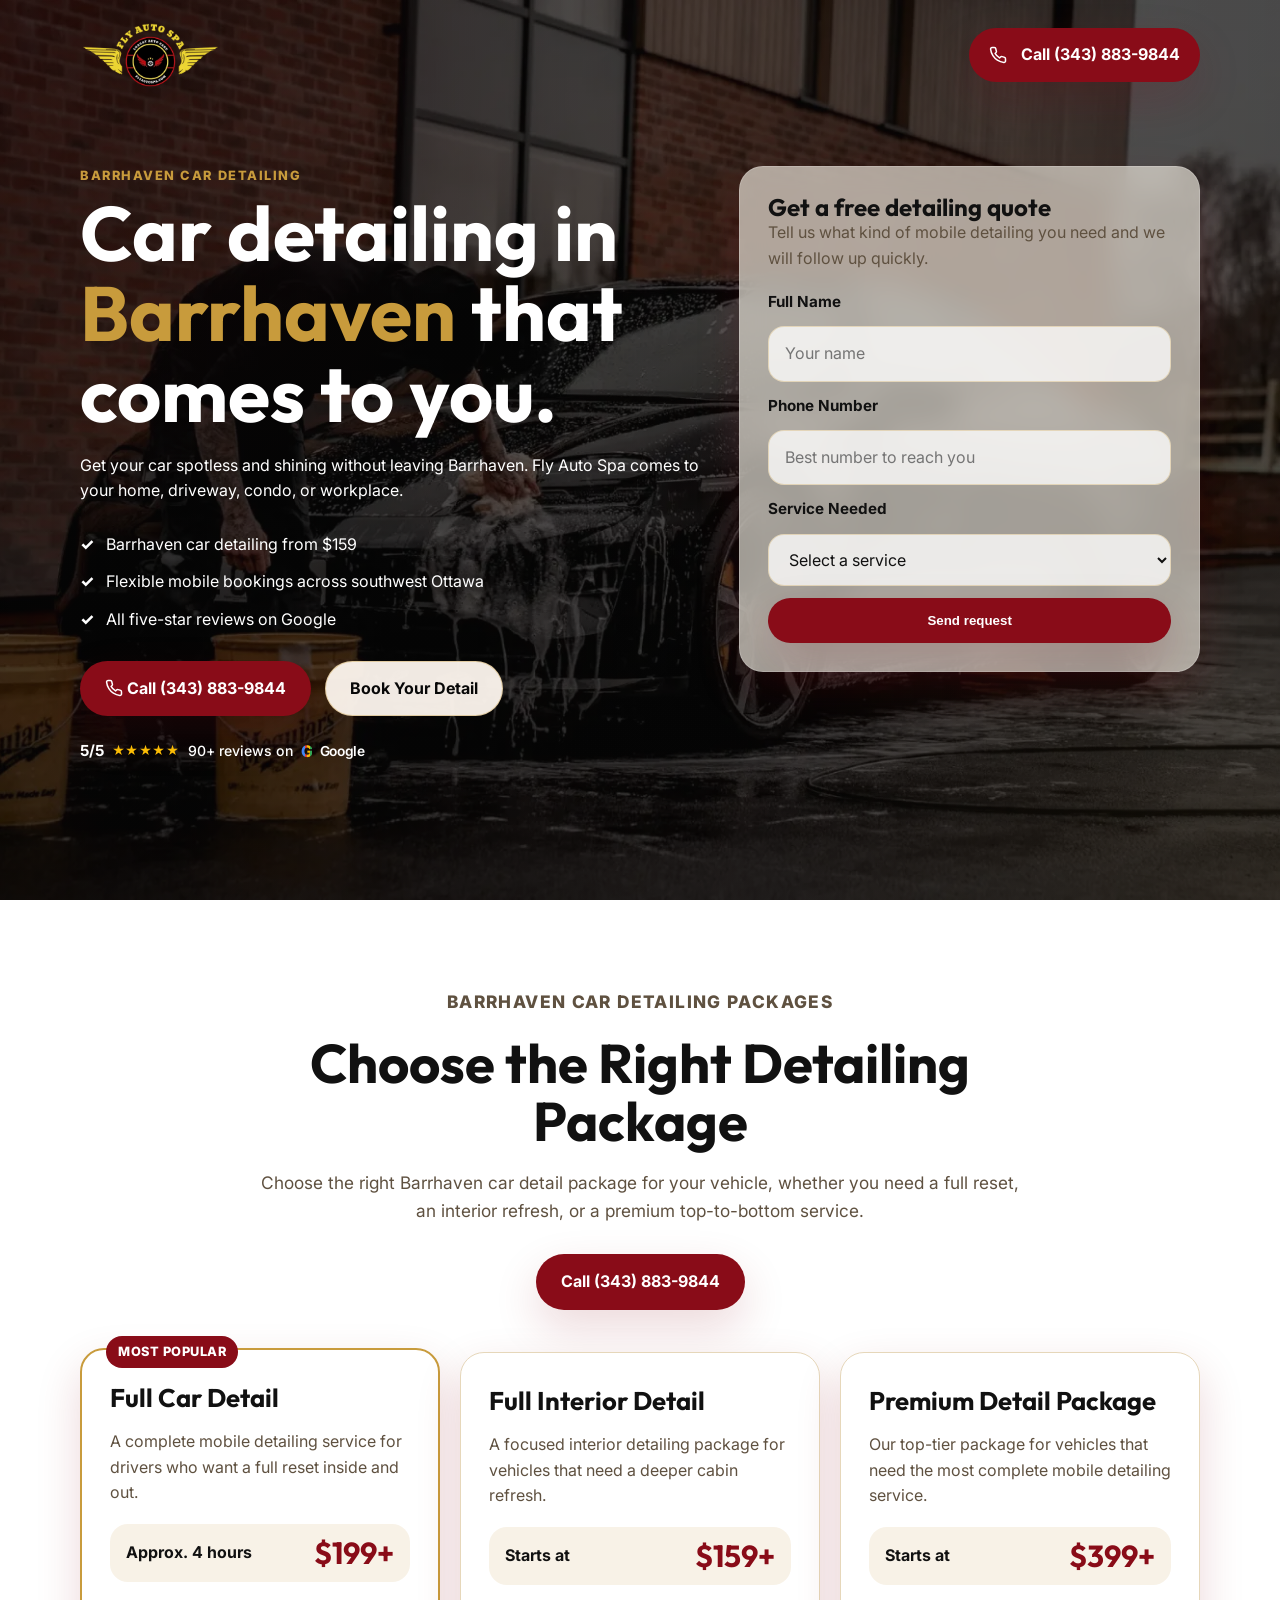
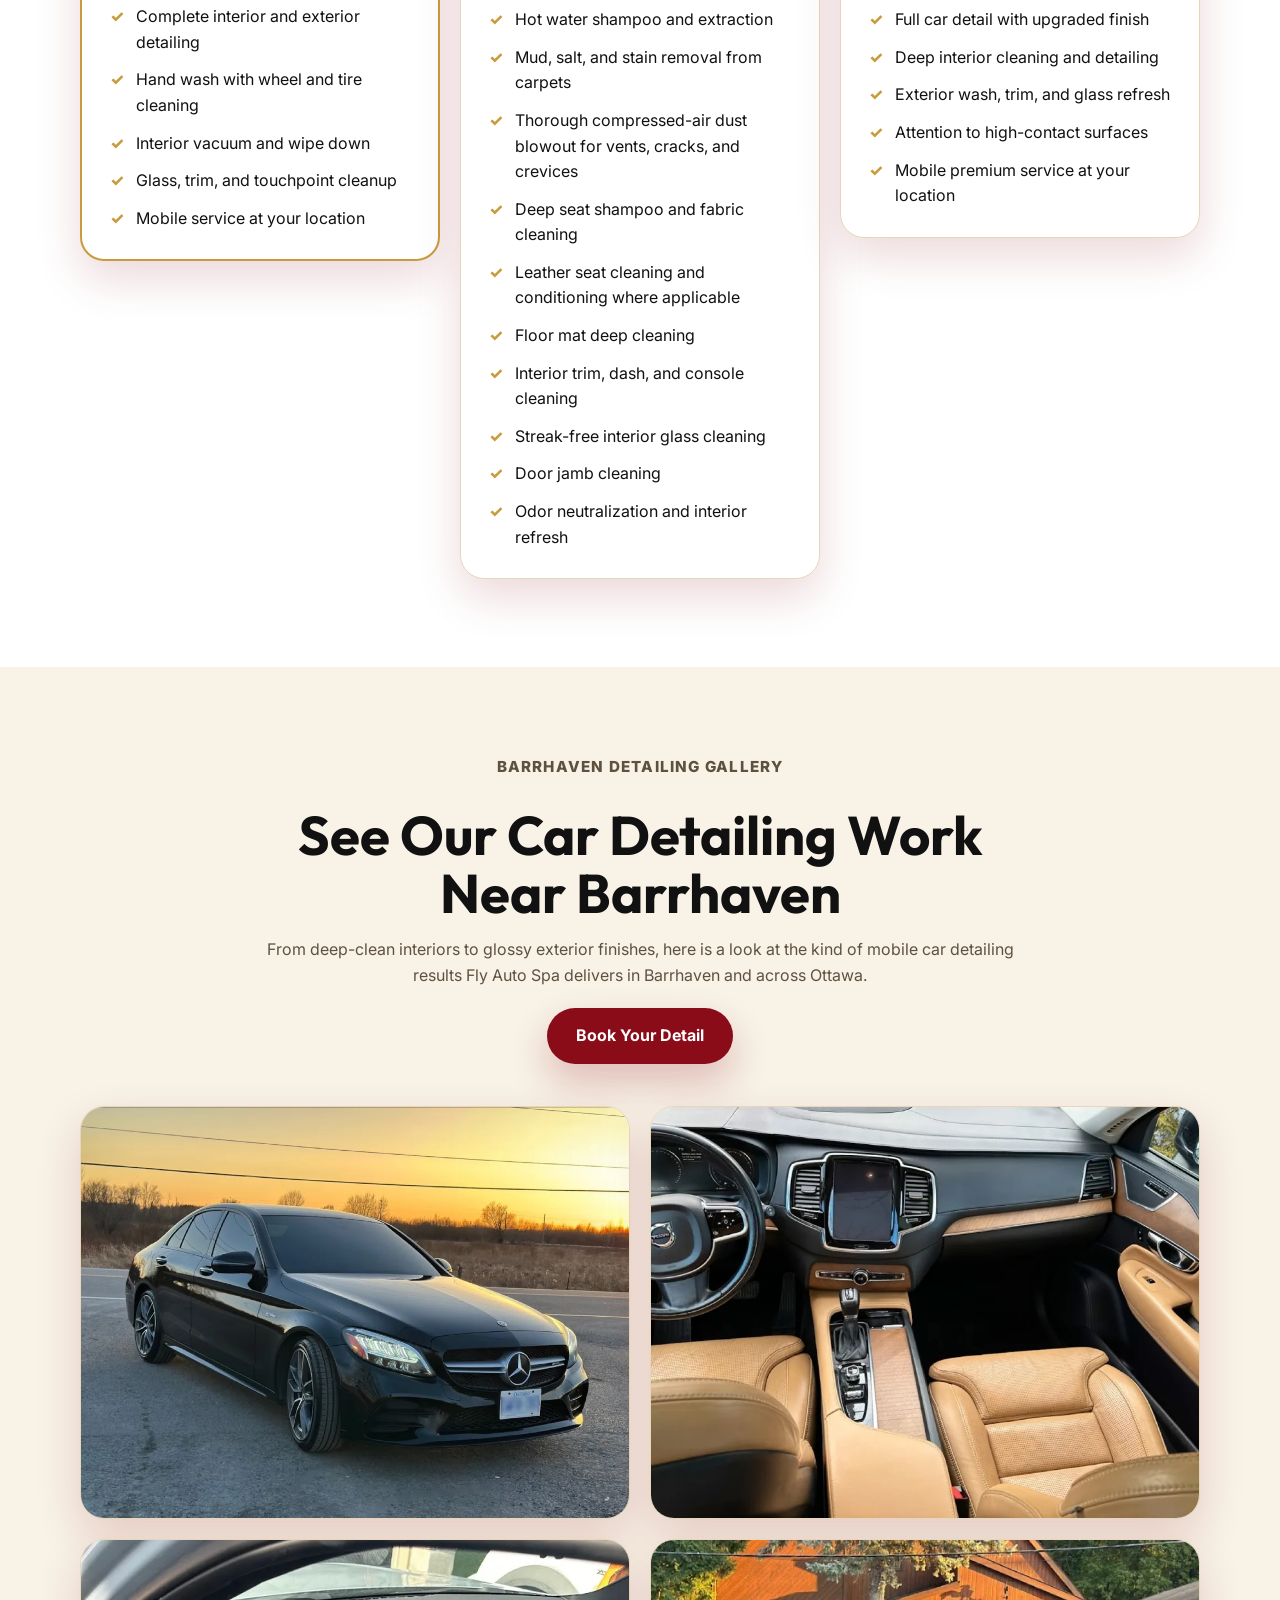
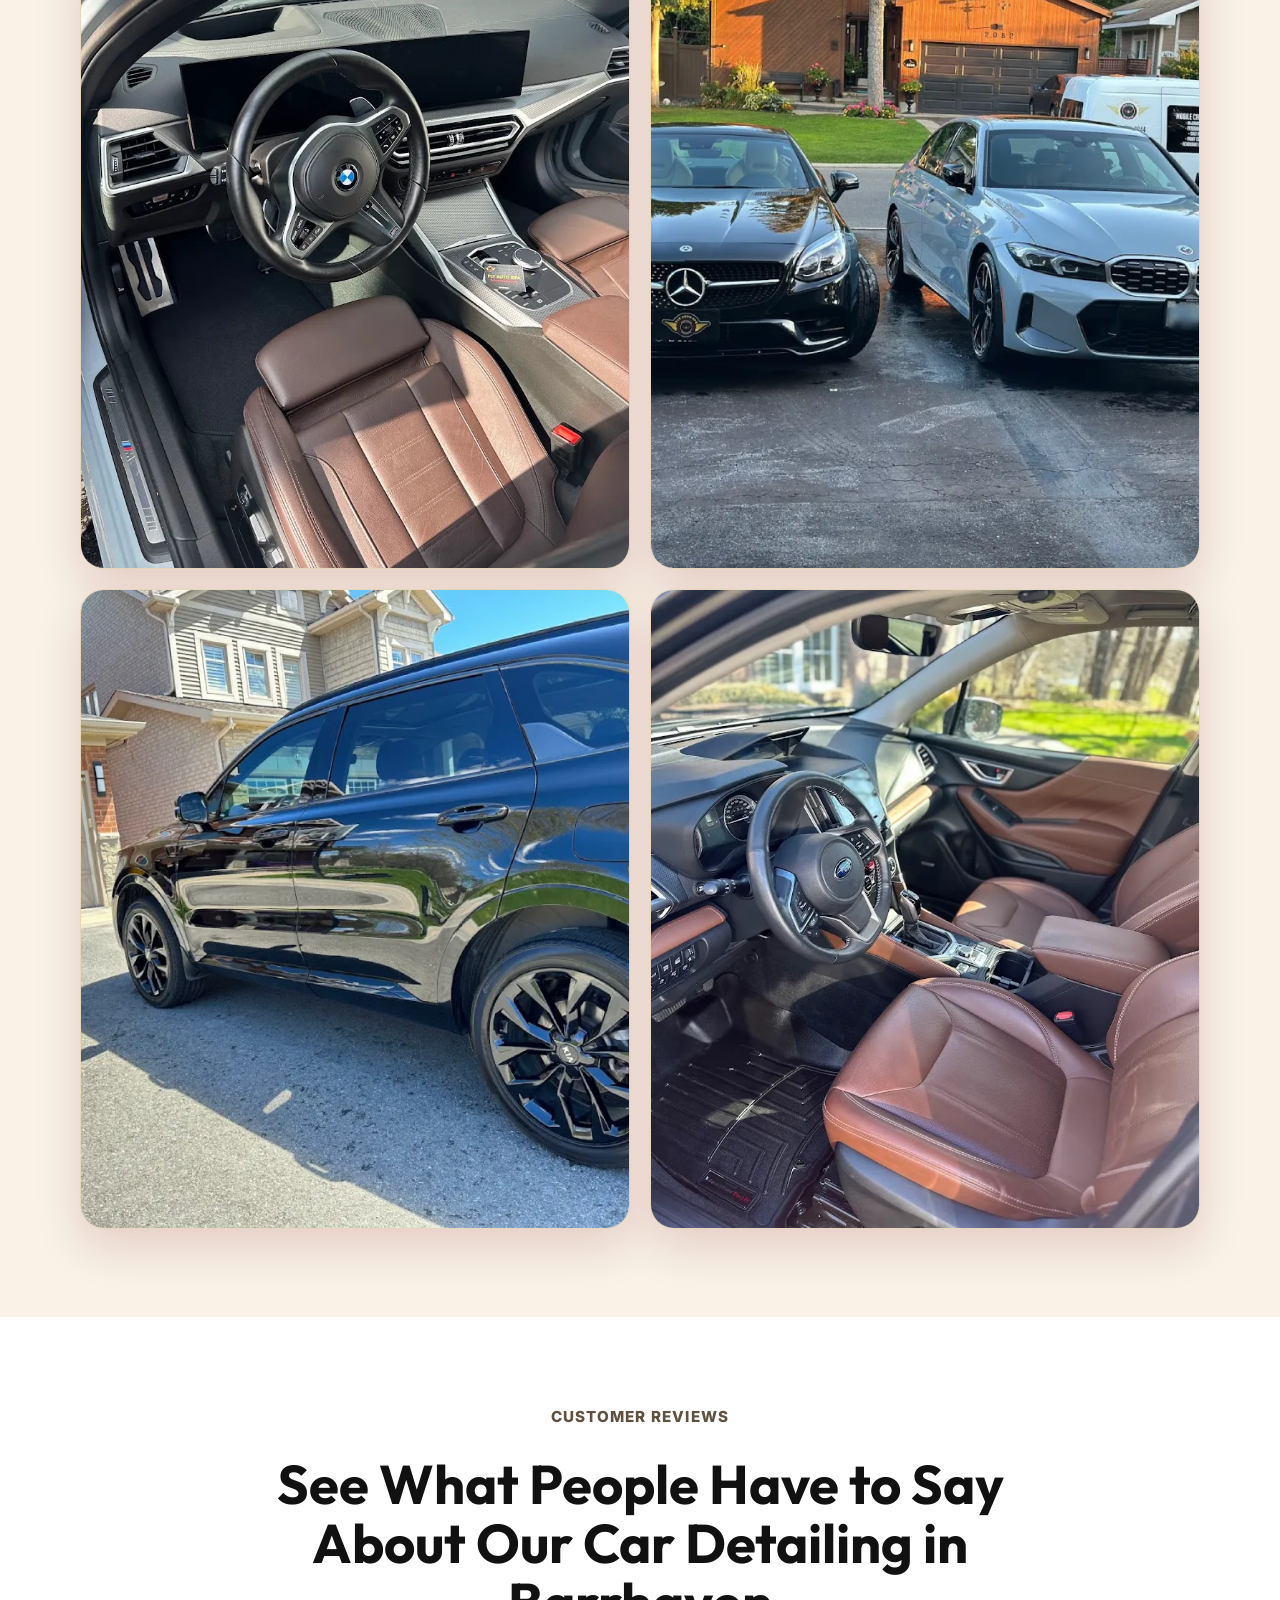
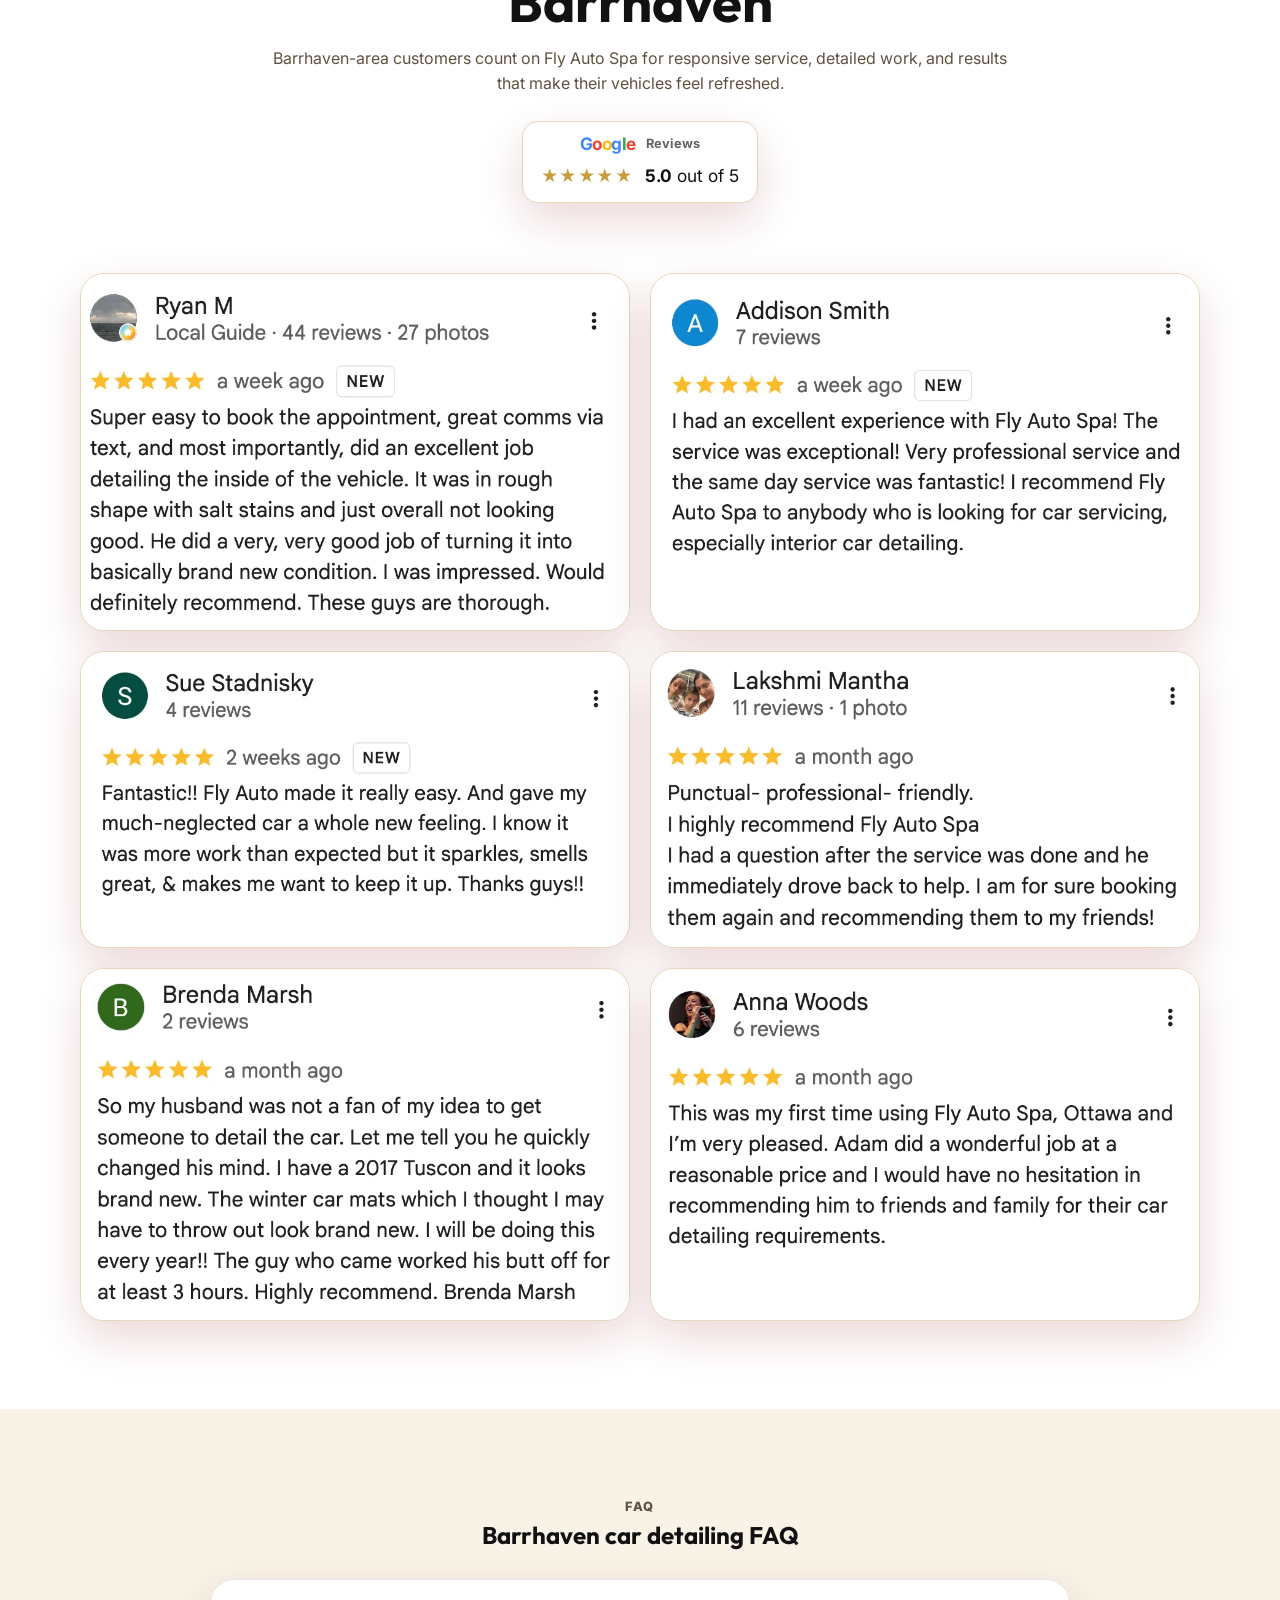
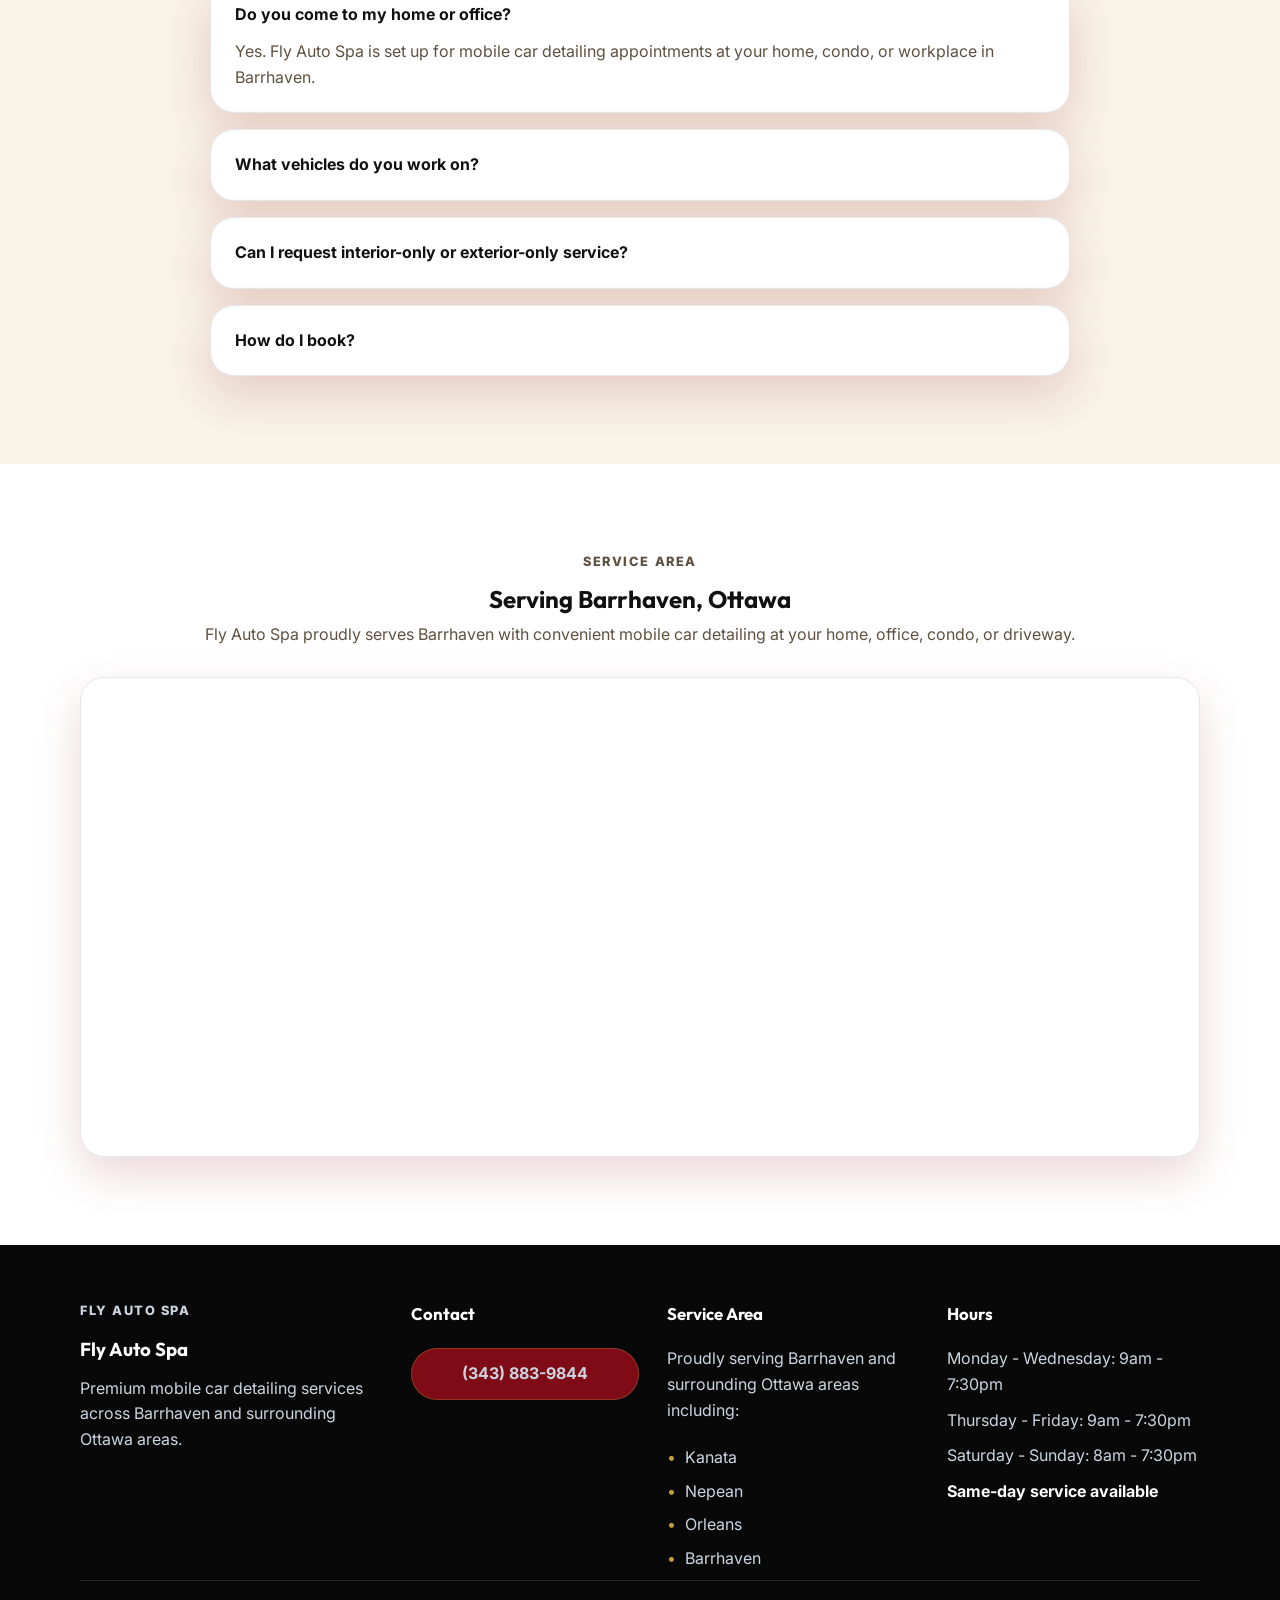
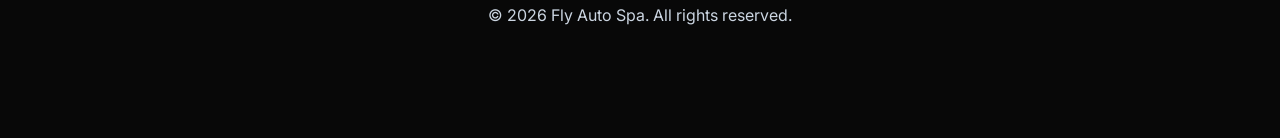
==== commit 4756c094: "feat: refresh landing page hero trust widgets" ====
--- a/barrhaven.html
+++ b/barrhaven.html
@@ -59,7 +59,7 @@
                 <div class="hero-copy">
                     <p class="eyebrow">Barrhaven car detailing</p>
                     <h1>Car detailing in <span>Barrhaven</span> that comes to you.</h1>
-                    <p class="hero-text">Fly Auto Spa brings convenient mobile car detail service to Barrhaven homes, driveways, condos, and workplaces so your vehicle gets cleaned without the trip to a shop.</p>
+                    <p class="hero-text">Get your car spotless and shining without leaving Barrhaven. Fly Auto Spa comes to your home, driveway, condo, or workplace.</p>
                     <ul class="check-list">
                         <li>Barrhaven car detailing from $159</li>
                         <li>Flexible mobile bookings across southwest Ottawa</li>
@@ -74,12 +74,16 @@
                         </a>
                         <a href="https://www.flyautospa.com/bookonline" class="btn btn-secondary">Book Your Detail</a>
                     </div>
-                    <div class="hero-location">
-                        <svg viewBox="0 0 24 24" aria-hidden="true" class="hero-location-icon">
-                            <path d="M21 10c0 7-9 13-9 13S3 17 3 10a9 9 0 1 1 18 0z"></path>
-                            <circle cx="12" cy="10" r="3"></circle>
-                        </svg>
-                        <span>Serving Barrhaven and nearby Ottawa communities</span>
+                    <div class="hero-review-strip" aria-label="Google reviews rating 5 out of 5 from more than 100 reviews">
+                        <div class="hero-review-score">
+                            <strong>5/5</strong>
+                            <span class="hero-review-stars" aria-hidden="true">★★★★★</span>
+                            <span>90+ reviews on</span>
+                            <span class="hero-review-brand">
+                                <span class="hero-review-google-mark" aria-hidden="true">G</span>
+                                <span class="hero-review-google-text">Google</span>
+                            </span>
+                        </div>
                     </div>
                 </div>
                 <aside class="quote-card" id="hero-form-top">
--- a/style.css
+++ b/style.css
@@ -291,23 +291,64 @@
     margin-bottom: 22px;
 }
 
-.hero-location {
+.hero-review-strip {
     display: inline-flex;
     align-items: center;
     gap: 10px;
+    padding: 0;
+    border-radius: 0;
+    background: transparent;
+    border: 0;
+    box-shadow: none;
+    backdrop-filter: none;
     color: var(--white);
+    flex-wrap: wrap;
+}
+
+.hero-review-brand,
+.hero-review-score {
+    display: inline-flex;
+    align-items: center;
+    gap: 8px;
+    flex-wrap: wrap;
+}
+
+.hero-review-google-mark {
+    display: inline-flex;
+    align-items: center;
+    justify-content: center;
+    color: transparent;
+    font-weight: 800;
+    font-size: 1rem;
+    line-height: 1;
+    letter-spacing: -0.06em;
+    background: linear-gradient(90deg, #4285f4 0 38%, #ea4335 38% 58%, #fbbc05 58% 78%, #34a853 78% 100%);
+    -webkit-background-clip: text;
+    background-clip: text;
+}
+
+.hero-review-score {
+    font-size: 0.88rem;
+    font-weight: 500;
+}
+
+.hero-review-score strong {
+    font-size: 0.95rem;
+    font-weight: 700;
+}
+
+.hero-review-stars {
+    color: #fbbc05;
+    font-size: 0.78rem;
+    letter-spacing: 0.04em;
+    line-height: 1;
+}
+
+.hero-review-google-text {
+    font-size: 0.86rem;
     font-weight: 600;
-}
-
-.hero-location-icon {
-    width: 18px;
-    height: 18px;
-    fill: none;
-    stroke: currentColor;
-    stroke-width: 2;
-    stroke-linecap: round;
-    stroke-linejoin: round;
-    flex-shrink: 0;
+    color: var(--white);
+    letter-spacing: -0.02em;
 }
 
 .status-card,
@@ -344,9 +385,9 @@
 }
 
 .hero .quote-card {
-    background: rgba(255, 248, 238, 0.78);
-    border: 1px solid rgba(200, 155, 60, 0.24);
-    backdrop-filter: blur(16px);
+    background: rgba(255, 248, 238, 0.62);
+    border: 1px solid rgba(255, 255, 255, 0.18);
+    backdrop-filter: blur(14px);
     scroll-margin-top: 100px;
 }
 
@@ -373,11 +414,12 @@
     width: 100%;
     padding: 14px 16px;
     border-radius: 16px;
-    border: 1px solid var(--mid-gray);
-    background: var(--white);
+    border: 1px solid rgba(200, 155, 60, 0.28);
+    background: rgba(255, 255, 255, 0.78);
     color: var(--text);
     font: inherit;
 }
+
 
 textarea {
     resize: vertical;
@@ -1024,10 +1066,11 @@
         justify-content: center;
     }
 
-    .hero-location {
+    .hero-review-strip {
         justify-content: center;
         text-align: center;
         width: 100%;
+        gap: 12px;
     }
 
     .package-mobile-cta {
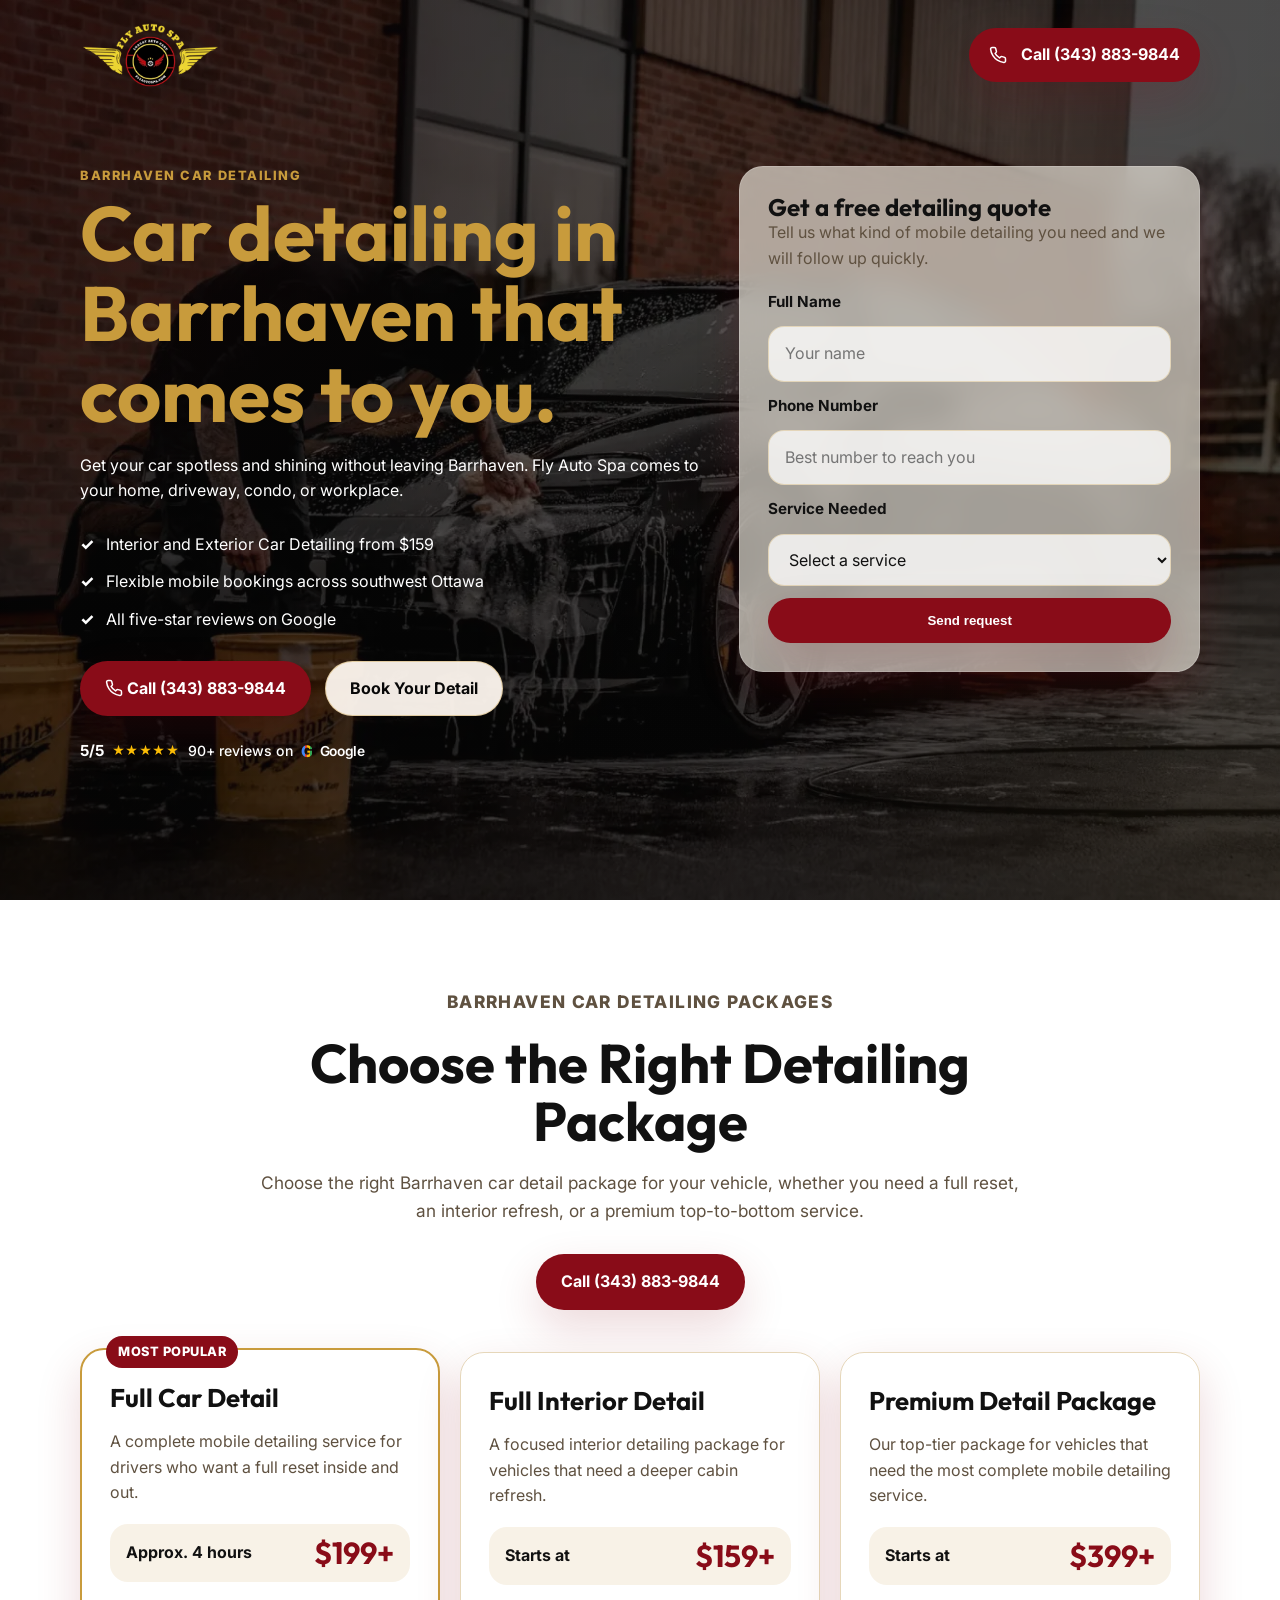
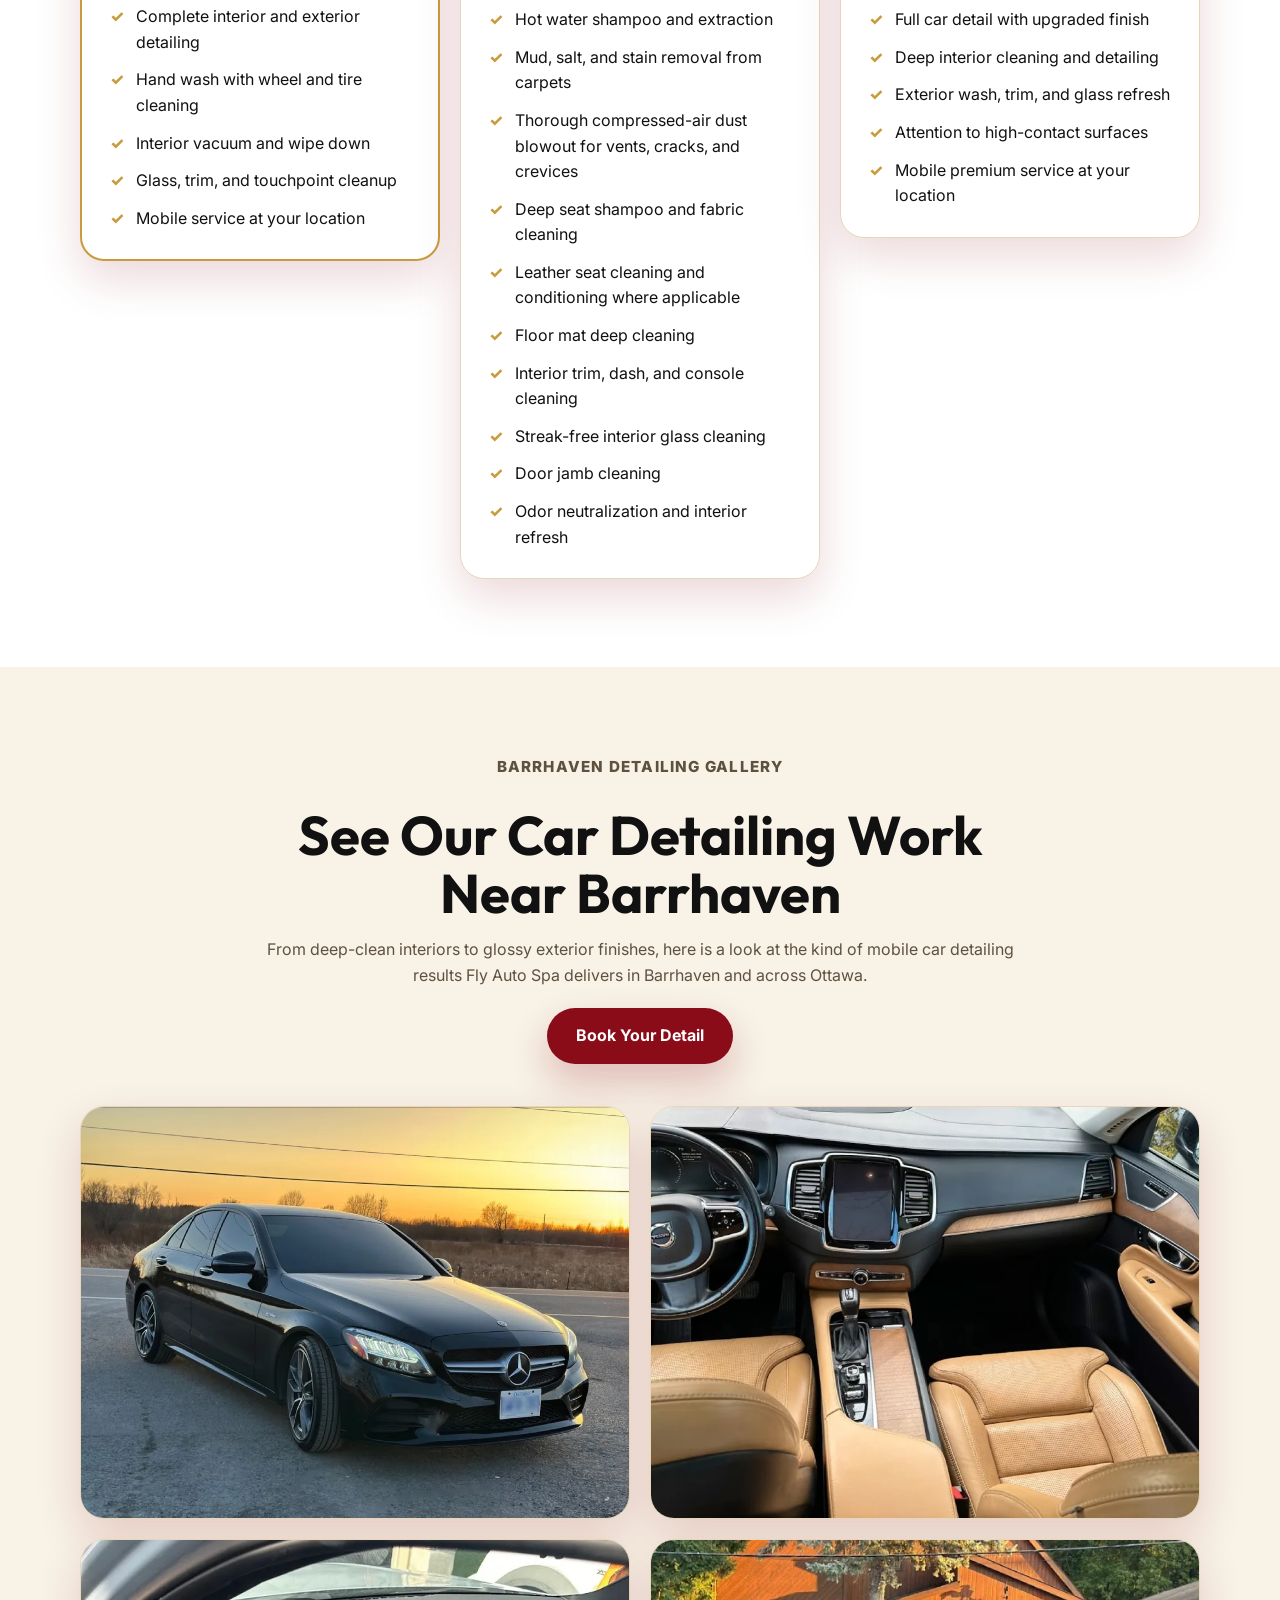
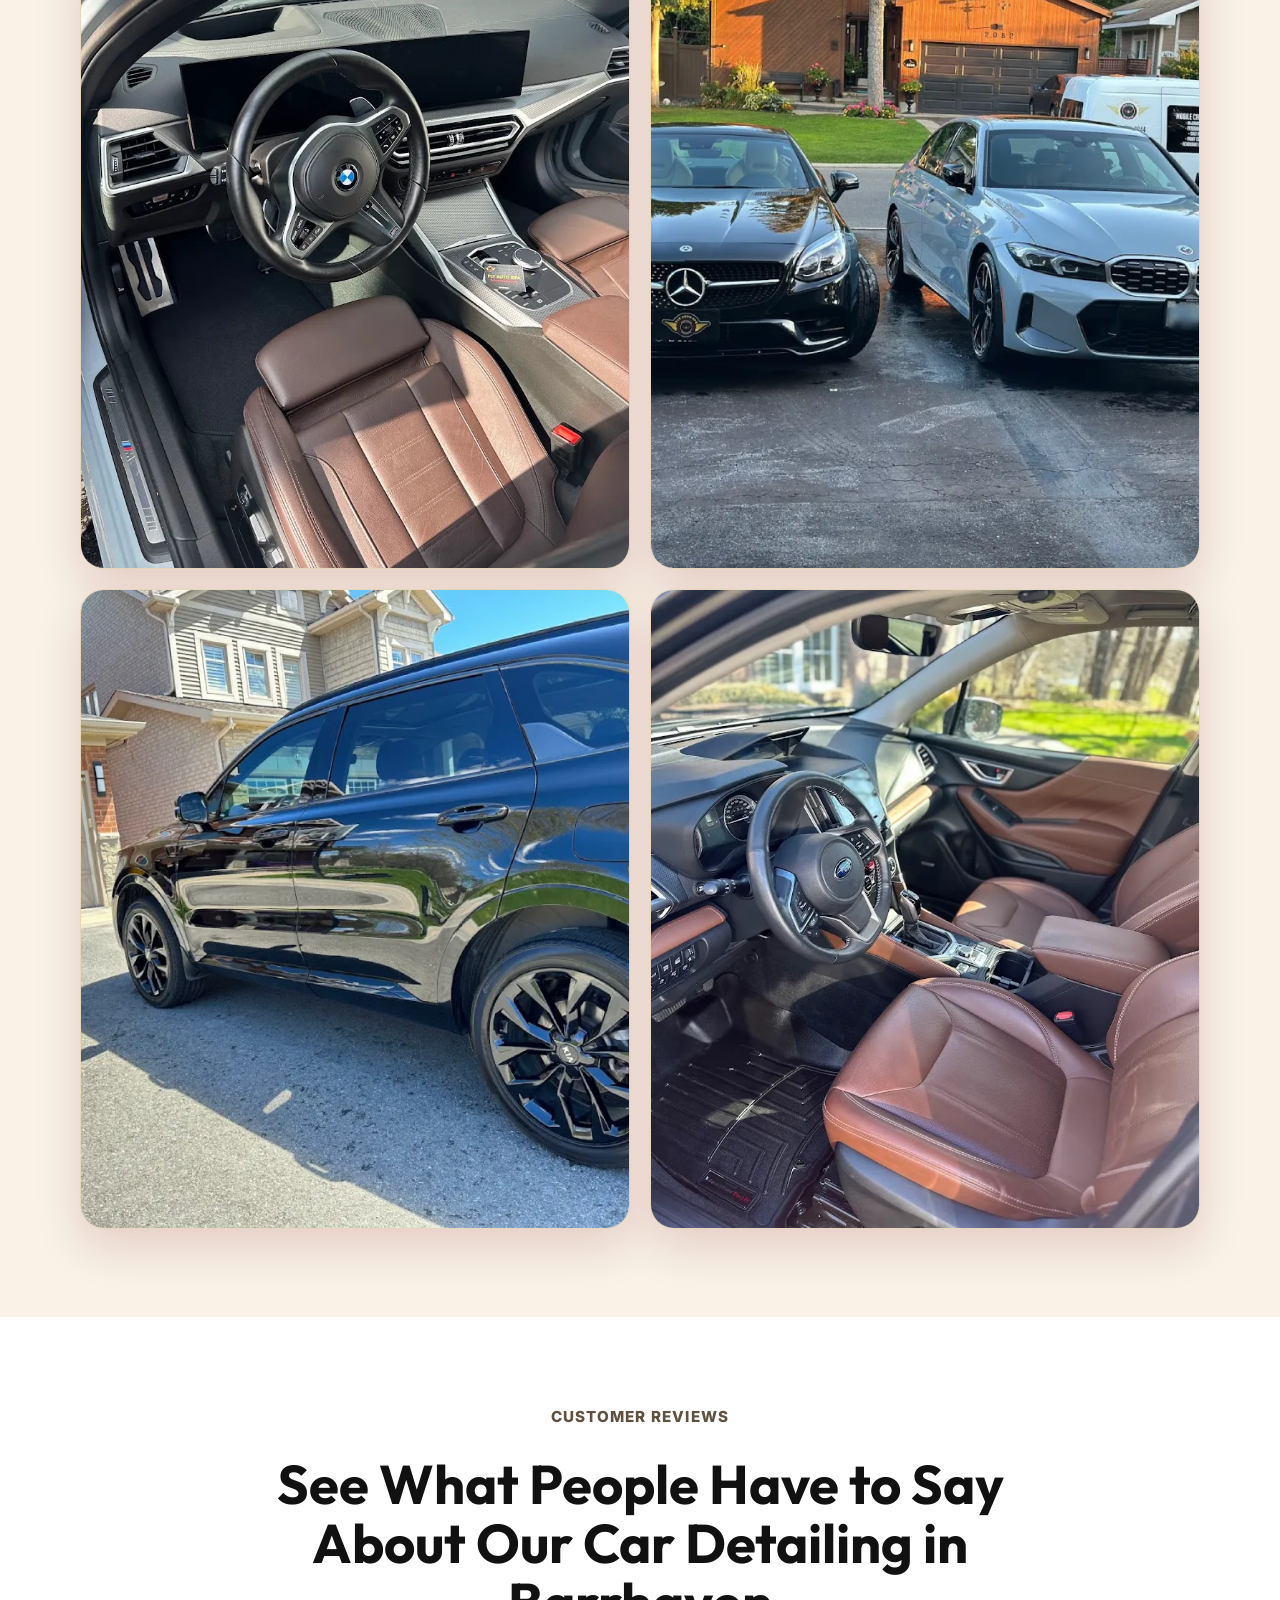
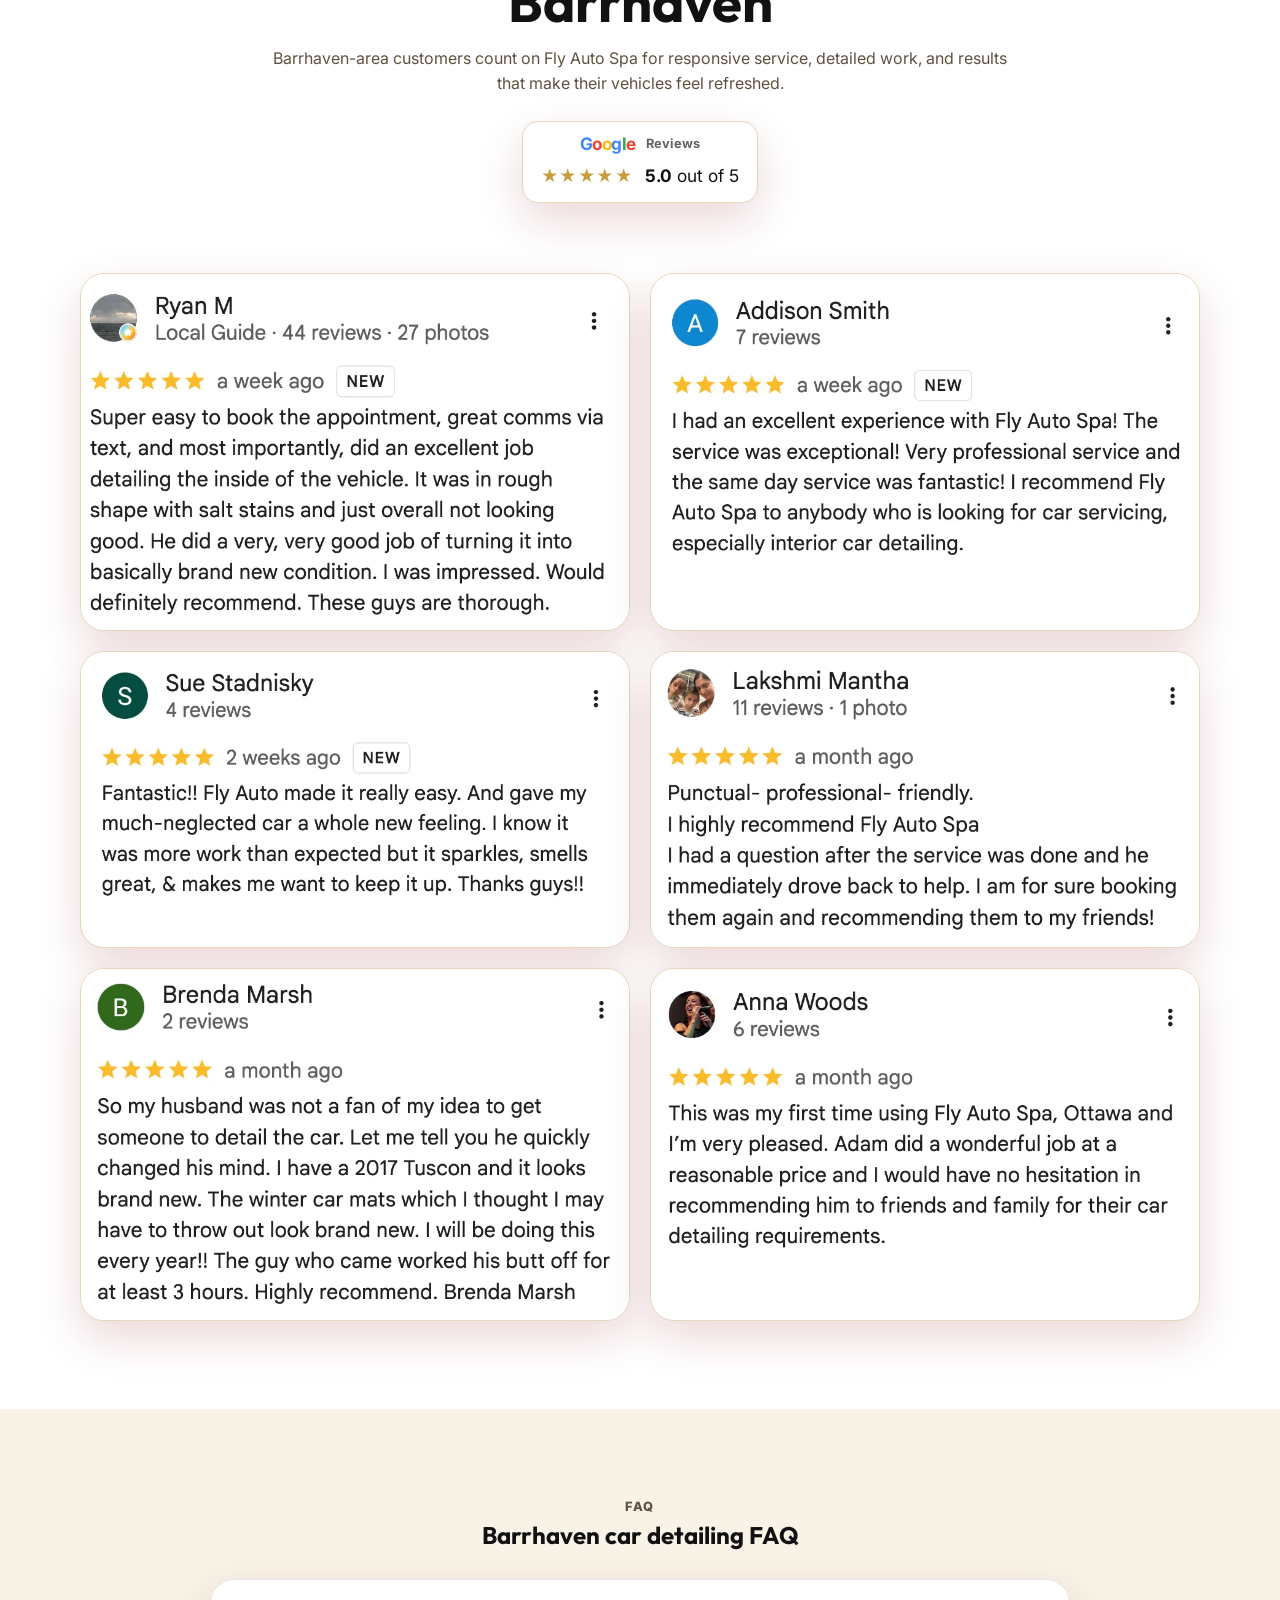
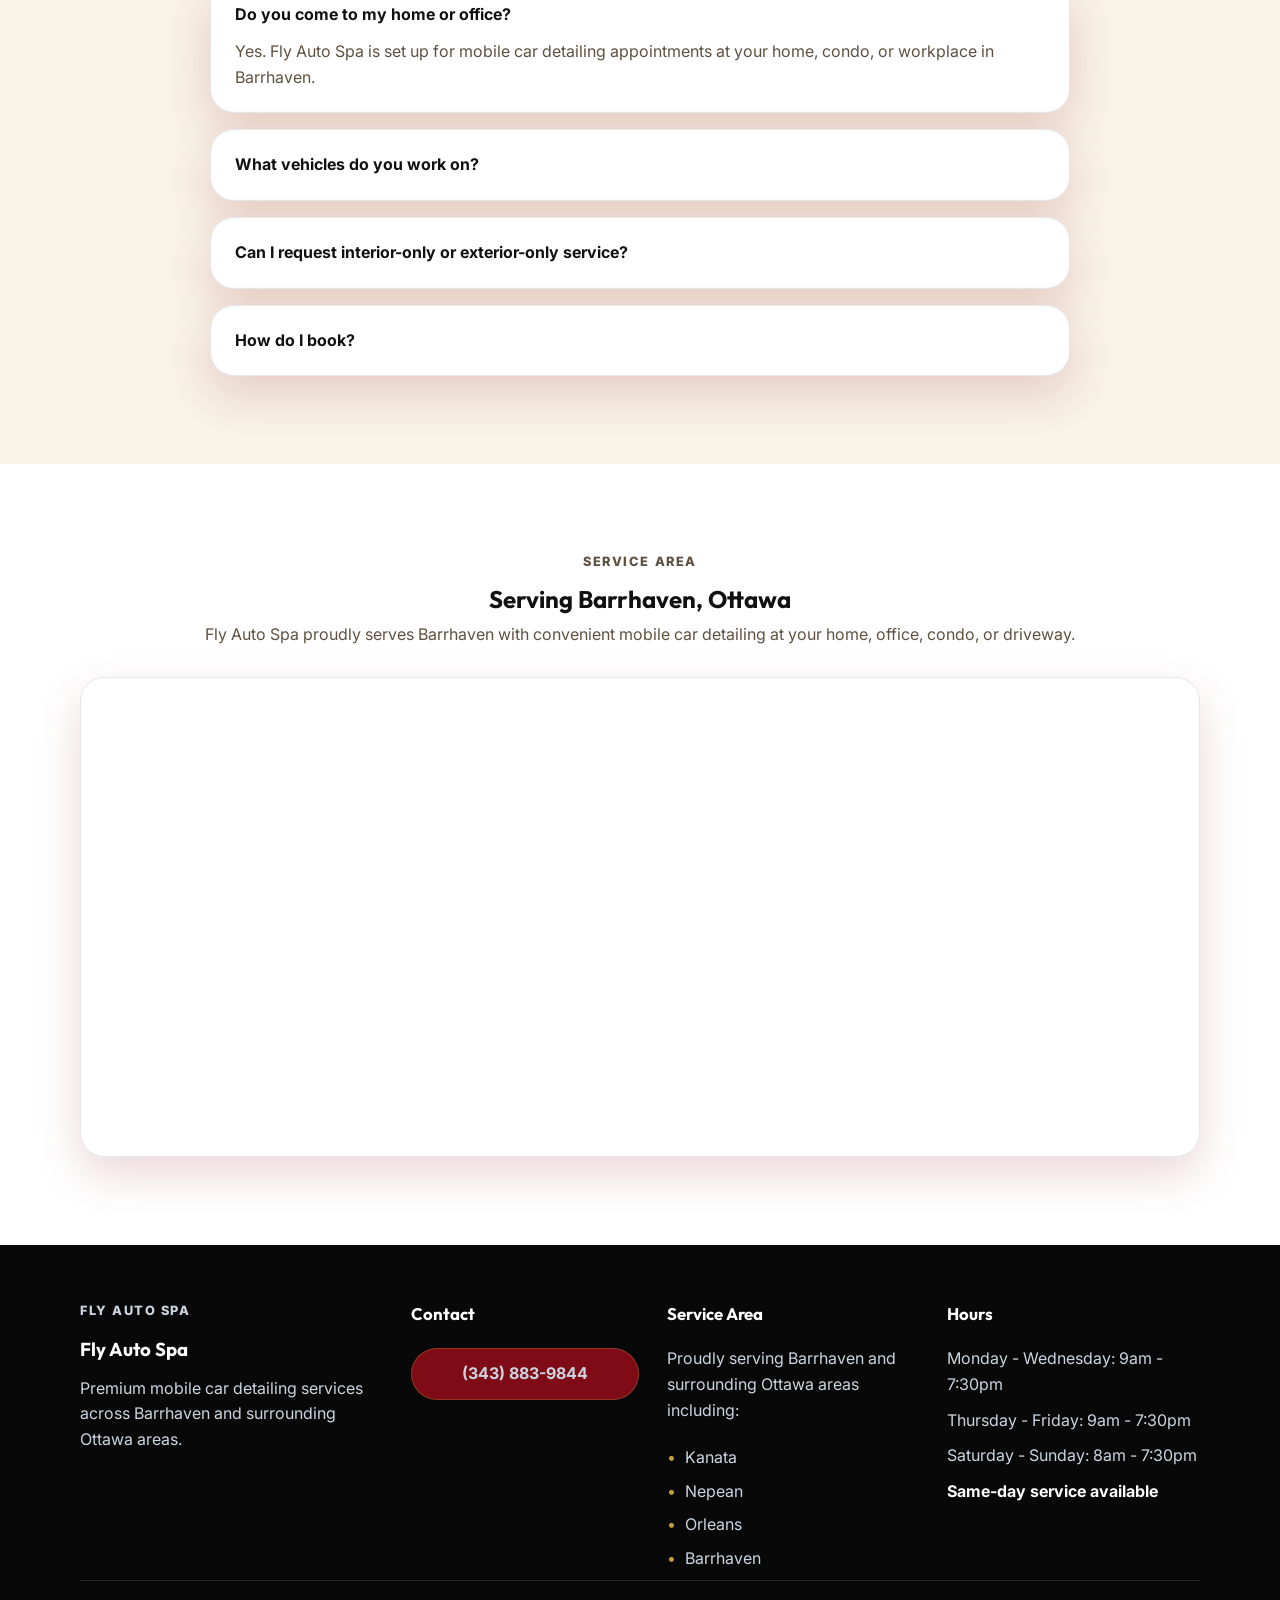
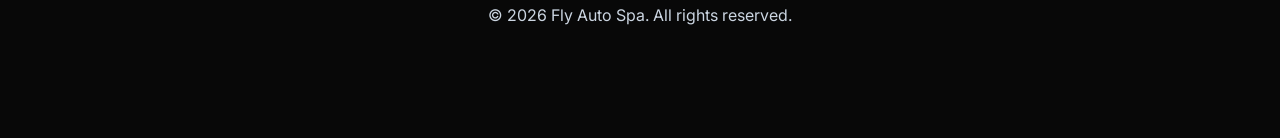
==== commit e0fa500c: "Apply mobile hero refinements across landing pages" ====
--- a/barrhaven.html
+++ b/barrhaven.html
@@ -9,7 +9,10 @@
     })(window,document,'script','dataLayer','GTM-N6GBV5KK');</script>
     <!-- End Google Tag Manager -->
     <script>
-      gtag('config', 'AW-371984992/pCtkCOigv78cEOCUsLEB', {
+      window.dataLayer = window.dataLayer || [];
+      function gtag(){dataLayer.push(arguments);}
+      gtag('js', new Date());
+      gtag('config', 'AW-371984992/67aACImY2OYcEOCUsLEB', {
         'phone_conversion_number': '(343) 883-9844'
       });
     </script>
@@ -44,7 +47,7 @@
             <a href="#" class="brand brand-lockup" aria-label="Fly Auto Spa home">
                 <img src="flyautologo.png" alt="Fly Auto Spa logo" class="brand-logo">
             </a>
-            <a href="tel:3438839844" class="phone-pill gtm-phone-link" data-gtm-event="phone_click" data-gtm-location="header" data-phone-number="3438839844" onclick="gtag('event','conversion',{'send_to':'AW-371984992/pCtkCOigv78cEOCUsLEB'});">
+            <a href="tel:3438839844" class="phone-pill gtm-phone-link" data-gtm-event="phone_click" data-gtm-location="header" data-phone-number="3438839844" onclick="gtag('event','conversion',{'send_to':'AW-371984992/67aACImY2OYcEOCUsLEB'});">
                 <svg viewBox="0 0 24 24" aria-hidden="true" class="phone-pill-icon">
                     <path d="M22 16.92v3a2 2 0 0 1-2.18 2 19.79 19.79 0 0 1-8.63-3.07 19.5 19.5 0 0 1-6-6 19.79 19.79 0 0 1-3.07-8.67A2 2 0 0 1 4.11 2h3a2 2 0 0 1 2 1.72 12.84 12.84 0 0 0 .7 2.81 2 2 0 0 1-.45 2.11L8.09 9.91a16 16 0 0 0 6 6l1.27-1.27a2 2 0 0 1 2.11-.45 12.84 12.84 0 0 0 2.81.7A2 2 0 0 1 22 16.92z"></path>
                 </svg>
@@ -58,21 +61,24 @@
             <div class="container hero-grid">
                 <div class="hero-copy">
                     <p class="eyebrow">Barrhaven car detailing</p>
-                    <h1>Car detailing in <span>Barrhaven</span> that comes to you.</h1>
+                    <h1>
+                        <span class="hero-heading-desktop">Car detailing in <span>Barrhaven</span> that comes to you.</span>
+                        <span class="hero-heading-mobile">Car detailing in Barrhaven <span class="hero-heading-brand">by Fly Auto Spa</span>.</span>
+                    </h1>
                     <p class="hero-text">Get your car spotless and shining without leaving Barrhaven. Fly Auto Spa comes to your home, driveway, condo, or workplace.</p>
                     <ul class="check-list">
-                        <li>Barrhaven car detailing from $159</li>
+                        <li>Interior and Exterior Car Detailing from $159</li>
                         <li>Flexible mobile bookings across southwest Ottawa</li>
                         <li>All five-star reviews on Google</li>
                     </ul>
                     <div class="cta-row">
-                        <a href="tel:3438839844" class="btn btn-primary gtm-phone-link" data-gtm-event="phone_click" data-gtm-location="hero" data-phone-number="3438839844" onclick="gtag('event','conversion',{'send_to':'AW-371984992/pCtkCOigv78cEOCUsLEB'});">
+                        <a href="tel:3438839844" class="btn btn-primary gtm-phone-link" data-gtm-event="phone_click" data-gtm-location="hero" data-phone-number="3438839844" onclick="gtag('event','conversion',{'send_to':'AW-371984992/67aACImY2OYcEOCUsLEB'});">
                             <svg viewBox="0 0 24 24" aria-hidden="true" class="phone-pill-icon">
                                 <path d="M22 16.92v3a2 2 0 0 1-2.18 2 19.79 19.79 0 0 1-8.63-3.07 19.5 19.79 0 0 1-6-6 19.79 19.79 0 0 1-3.07-8.67A2 2 0 0 1 4.11 2h3a2 2 0 0 1 2 1.72 12.84 12.84 0 0 0 .7 2.81 2 2 0 0 1-.45 2.11L8.09 9.91a16 16 0 0 0 6 6l1.27-1.27a2 2 0 0 1 2.11-.45 12.84 12.84 0 0 0 2.81.7A2 2 0 0 1 22 16.92z"></path>
                             </svg>
                             <span>Call (343) 883-9844</span>
                         </a>
-                        <a href="https://www.flyautospa.com/bookonline" class="btn btn-secondary">Book Your Detail</a>
+                        <a href="https://www.flyautospa.com/bookonline" class="btn btn-secondary hero-booking-btn">Book Your Detail</a>
                     </div>
                     <div class="hero-review-strip" aria-label="Google reviews rating 5 out of 5 from more than 100 reviews">
                         <div class="hero-review-score">
@@ -119,7 +125,7 @@
                     <p class="section-kicker">Barrhaven Car Detailing Packages</p>
                     <h2>Choose the Right Detailing Package</h2>
                     <p>Choose the right Barrhaven car detail package for your vehicle, whether you need a full reset, an interior refresh, or a premium top-to-bottom service.</p>
-                    <a href="tel:3438839844" class="btn btn-primary section-quote-btn" onclick="gtag('event','conversion',{'send_to':'AW-371984992/pCtkCOigv78cEOCUsLEB'});">Call (343) 883-9844</a>
+                    <a href="tel:3438839844" class="btn btn-primary section-quote-btn" onclick="gtag('event','conversion',{'send_to':'AW-371984992/67aACImY2OYcEOCUsLEB'});">Call (343) 883-9844</a>
                 </div>
                 <div class="packages-grid">
                     <article class="package-card featured-package">
@@ -253,7 +259,7 @@
                     </details>
                     <details>
                         <summary>How do I book?</summary>
-                        <p>Call <a href="tel:3438839844" class="gtm-phone-link" data-gtm-event="phone_click" data-gtm-location="faq" data-phone-number="3438839844" onclick="gtag('event','conversion',{'send_to':'AW-371984992/pCtkCOigv78cEOCUsLEB'});">(343) 883-9844</a> or use the quote form and we will follow up with next steps for your Barrhaven car detail.</p>
+                        <p>Call <a href="tel:3438839844" class="gtm-phone-link" data-gtm-event="phone_click" data-gtm-location="faq" data-phone-number="3438839844" onclick="gtag('event','conversion',{'send_to':'AW-371984992/67aACImY2OYcEOCUsLEB'});">(343) 883-9844</a> or use the quote form and we will follow up with next steps for your Barrhaven car detail.</p>
                     </details>
                 </div>
             </div>
@@ -282,7 +288,7 @@
             </div>
             <div class="footer-contact">
                 <h4>Contact</h4>
-                <a href="tel:3438839844" class="footer-phone-link gtm-phone-link" data-gtm-event="phone_click" data-gtm-location="footer" data-phone-number="3438839844" onclick="gtag('event','conversion',{'send_to':'AW-371984992/pCtkCOigv78cEOCUsLEB'});">(343) 883-9844</a>
+                <a href="tel:3438839844" class="footer-phone-link gtm-phone-link" data-gtm-event="phone_click" data-gtm-location="footer" data-phone-number="3438839844" onclick="gtag('event','conversion',{'send_to':'AW-371984992/67aACImY2OYcEOCUsLEB'});">(343) 883-9844</a>
             </div>
             <div class="footer-service-area">
                 <h4>Service Area</h4>
@@ -320,7 +326,7 @@
     </div>
 
     <div class="mobile-cta">
-        <a href="tel:3438839844" class="btn btn-primary btn-full mobile-call-btn gtm-phone-link" data-gtm-event="phone_click" data-gtm-location="mobile_sticky" data-phone-number="3438839844" onclick="gtag('event','conversion',{'send_to':'AW-371984992/pCtkCOigv78cEOCUsLEB'});">
+        <a href="tel:3438839844" class="btn btn-primary btn-full mobile-call-btn gtm-phone-link" data-gtm-event="phone_click" data-gtm-location="mobile_sticky" data-phone-number="3438839844" onclick="gtag('event','conversion',{'send_to':'AW-371984992/67aACImY2OYcEOCUsLEB'});">
             <svg viewBox="0 0 24 24" aria-hidden="true" class="phone-pill-icon">
                 <path d="M22 16.92v3a2 2 0 0 1-2.18 2 19.79 19.79 0 0 1-8.63-3.07 19.5 19.79 0 0 1-6-6 19.79 19.79 0 0 1-3.07-8.67A2 2 0 0 1 4.11 2h3a2 2 0 0 1 2 1.72 12.84 12.84 0 0 0 .7 2.81 2 2 0 0 1-.45 2.11L8.09 9.91a16 16 0 0 0 6 6l1.27-1.27a2 2 0 0 1 2.11-.45 12.84 12.84 0 0 0 2.81.7A2 2 0 0 1 22 16.92z"></path>
             </svg>
--- a/style.css
+++ b/style.css
@@ -24,6 +24,10 @@
     scroll-behavior: smooth;
 }
 
+#pricing {
+    scroll-margin-top: 120px;
+}
+
 body {
     font-family: "Inter", sans-serif;
     color: var(--text);
@@ -231,6 +235,10 @@
 
 .hero-copy h1 span {
     color: var(--gold);
+}
+
+.hero-heading-mobile {
+    display: none;
 }
 
 .hero-text,
@@ -1018,7 +1026,7 @@
 
     .hero {
         min-height: auto;
-        padding-top: 122px;
+        padding-top: 104px;
         padding-bottom: 88px;
     }
 
@@ -1036,6 +1044,27 @@
 
     .hero-copy h1 {
         font-size: 2.6rem;
+    }
+
+    .hero-copy .eyebrow {
+        display: none;
+    }
+
+    .hero-heading-desktop {
+        display: none;
+    }
+
+    .hero-copy h1 .hero-heading-mobile {
+        display: inline;
+        color: var(--white);
+    }
+
+    .hero-copy h1 .hero-heading-mobile .hero-heading-brand {
+        color: var(--gold);
+    }
+
+    .hero-booking-btn {
+        display: none;
     }
 
     .header-row {
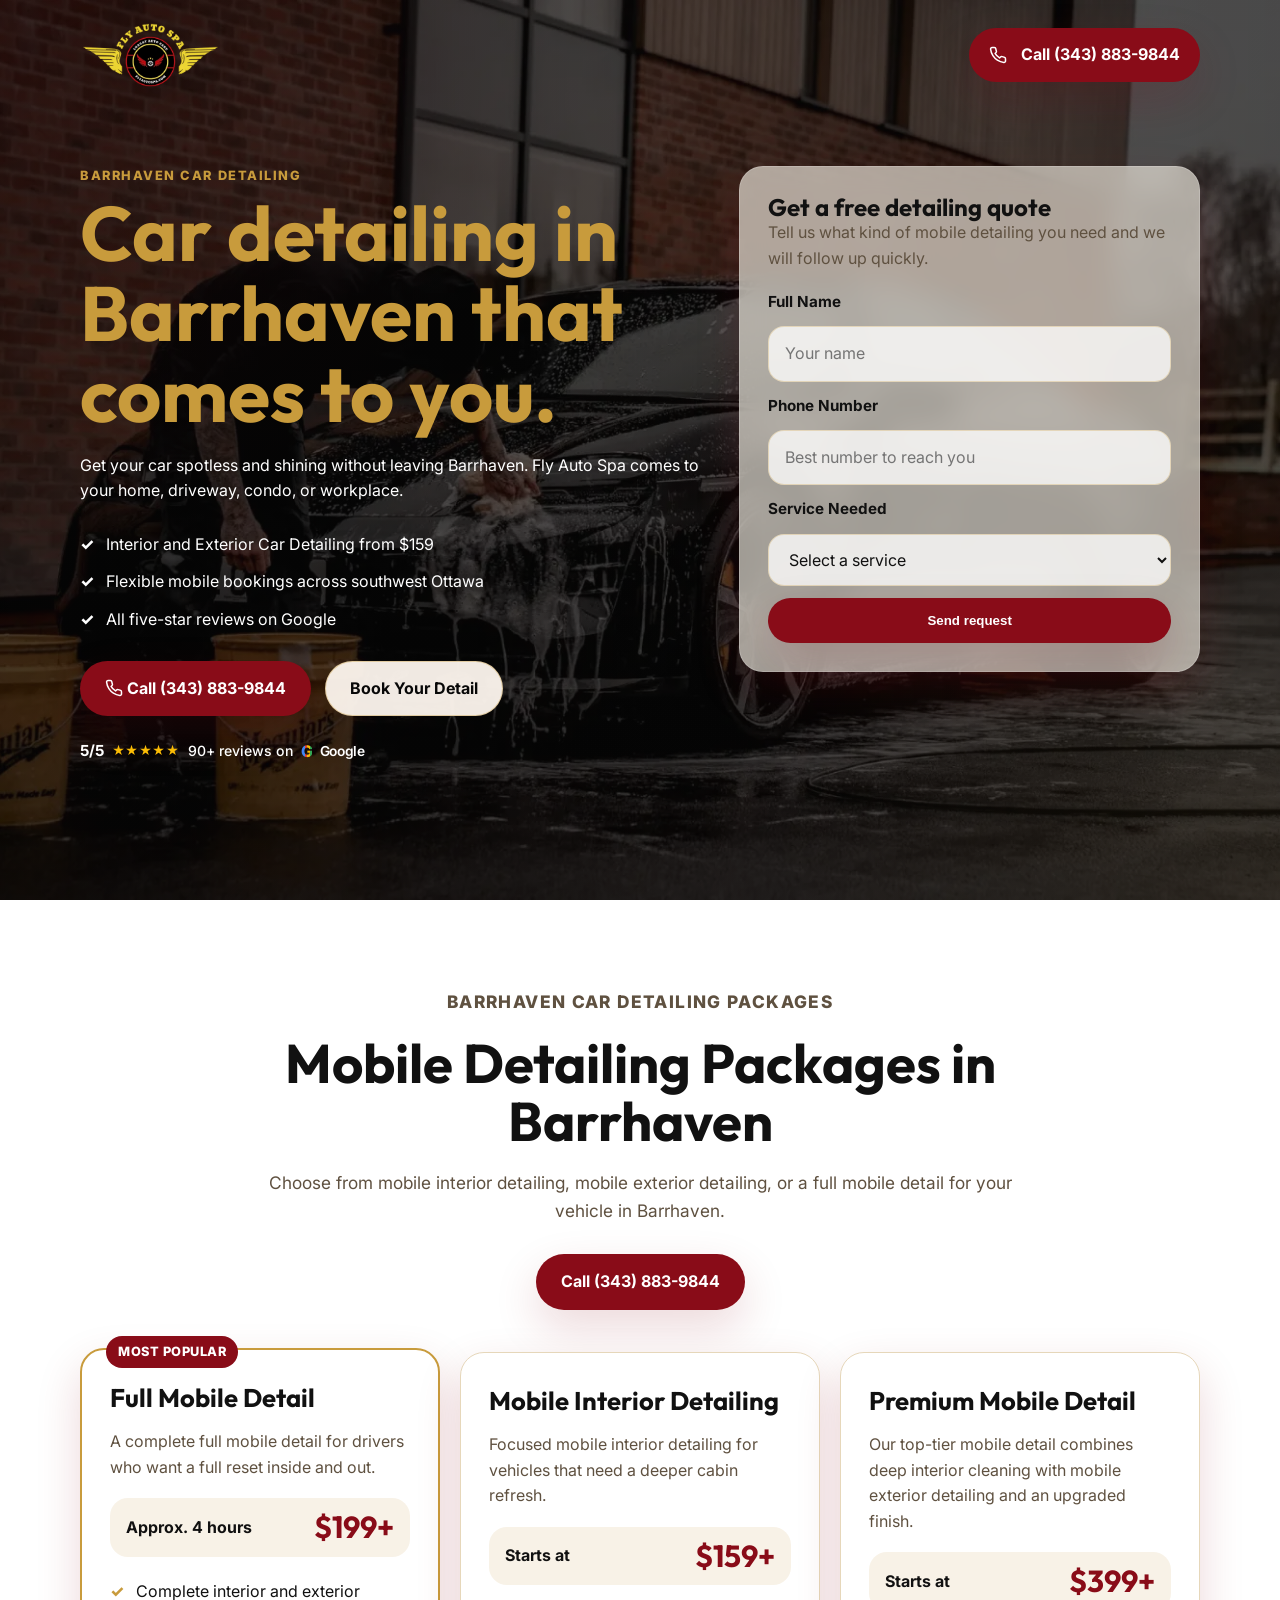
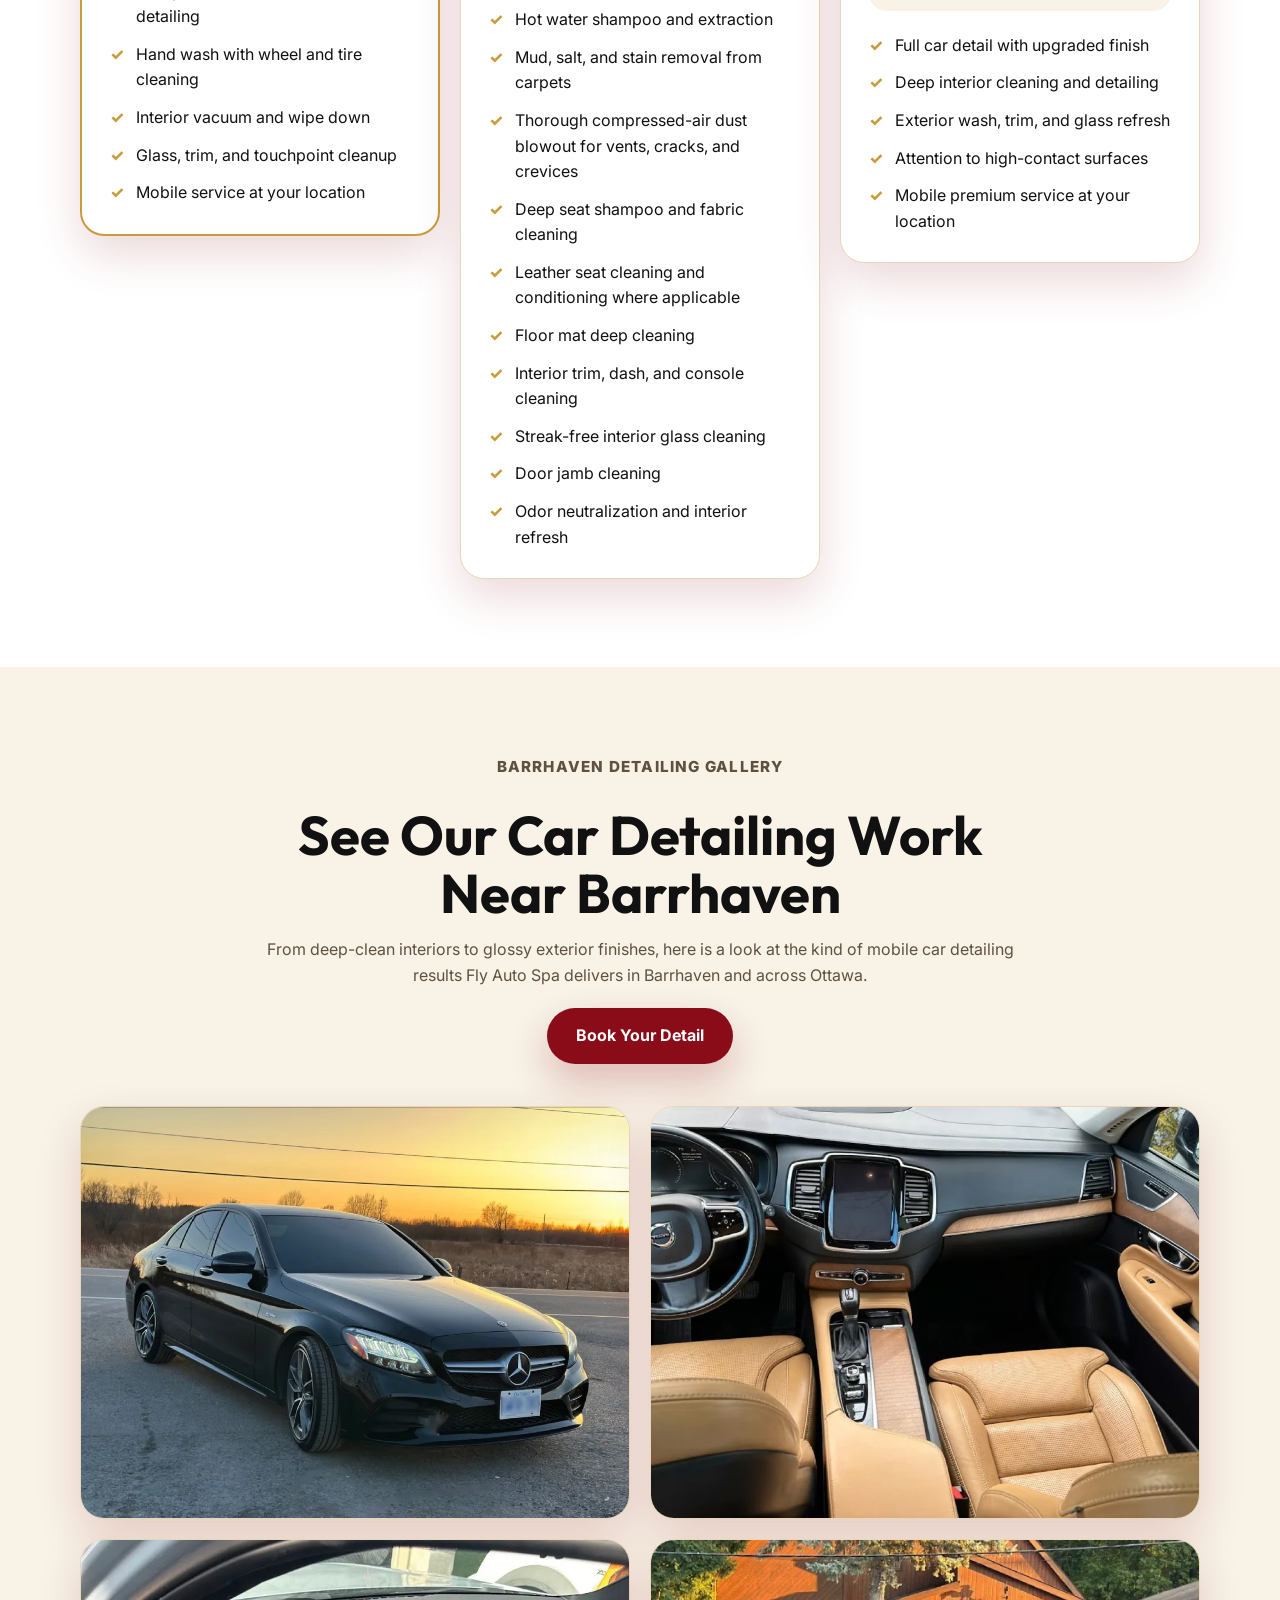
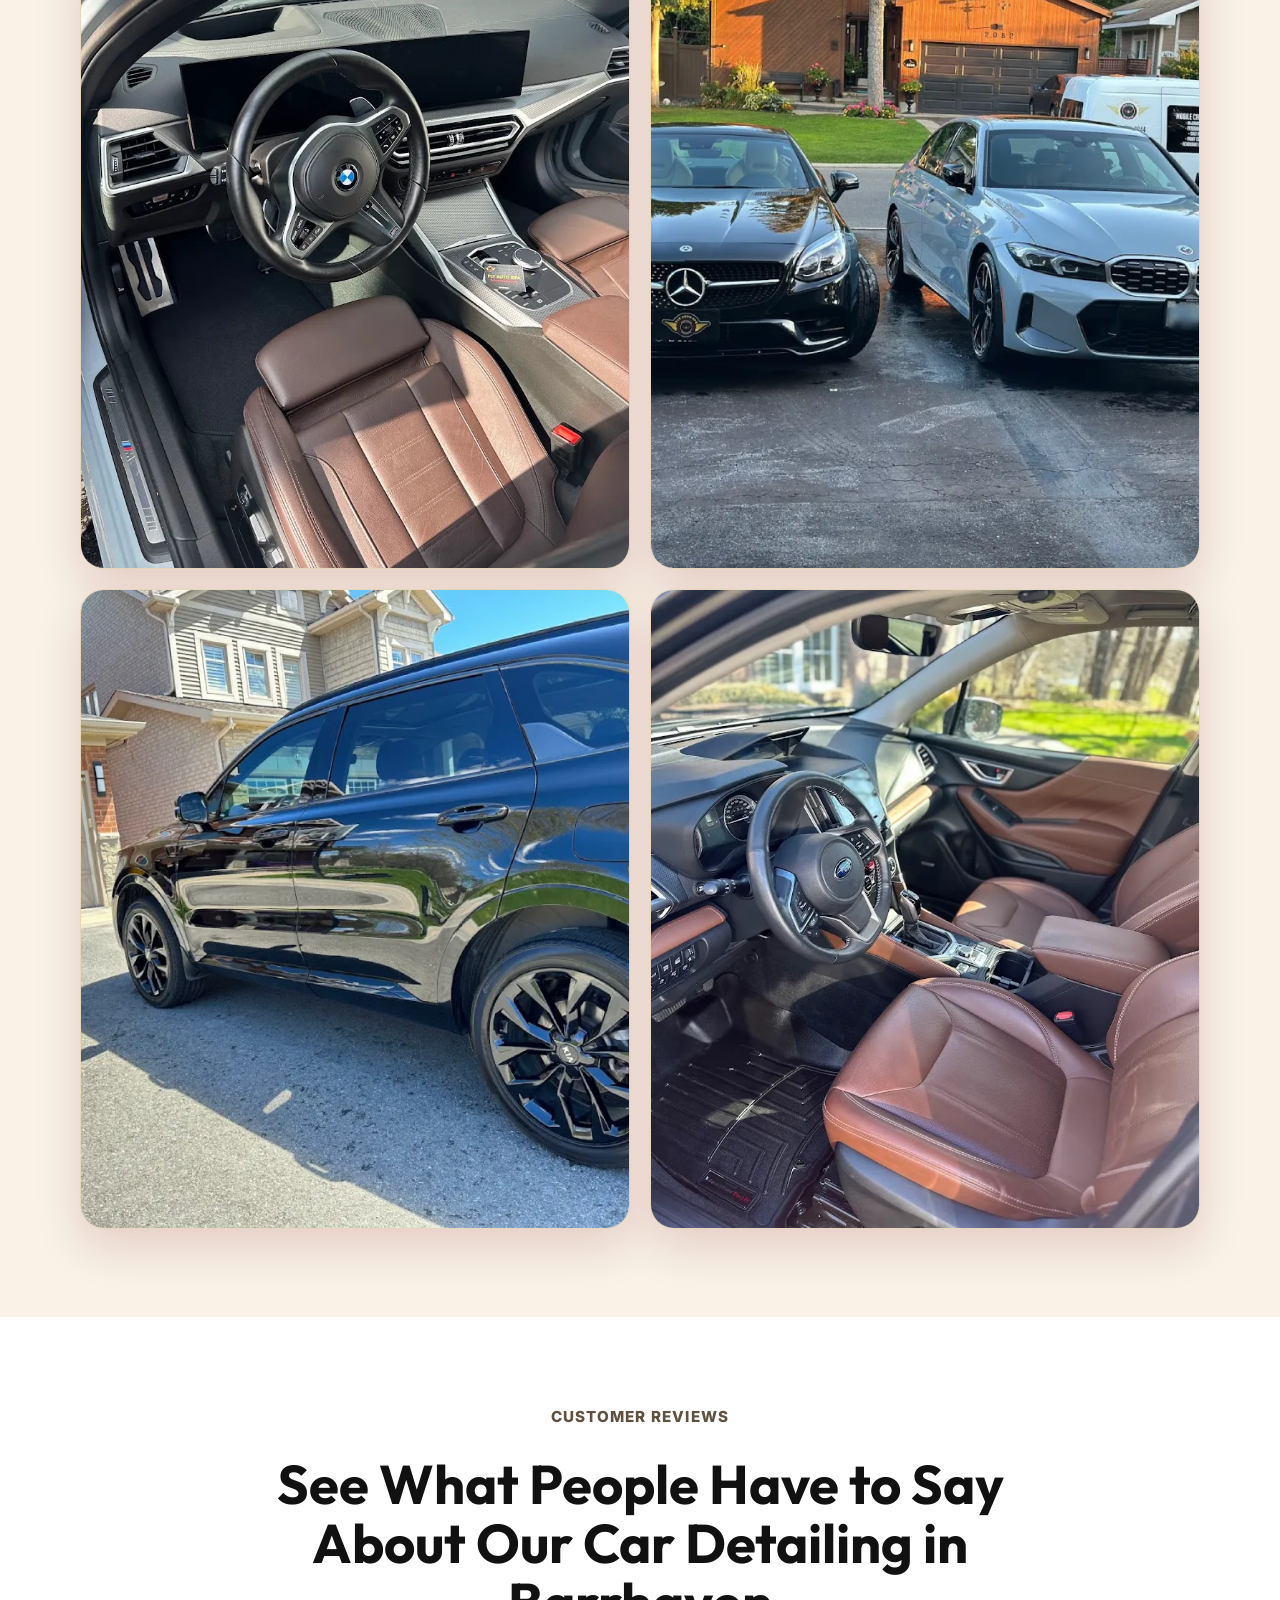
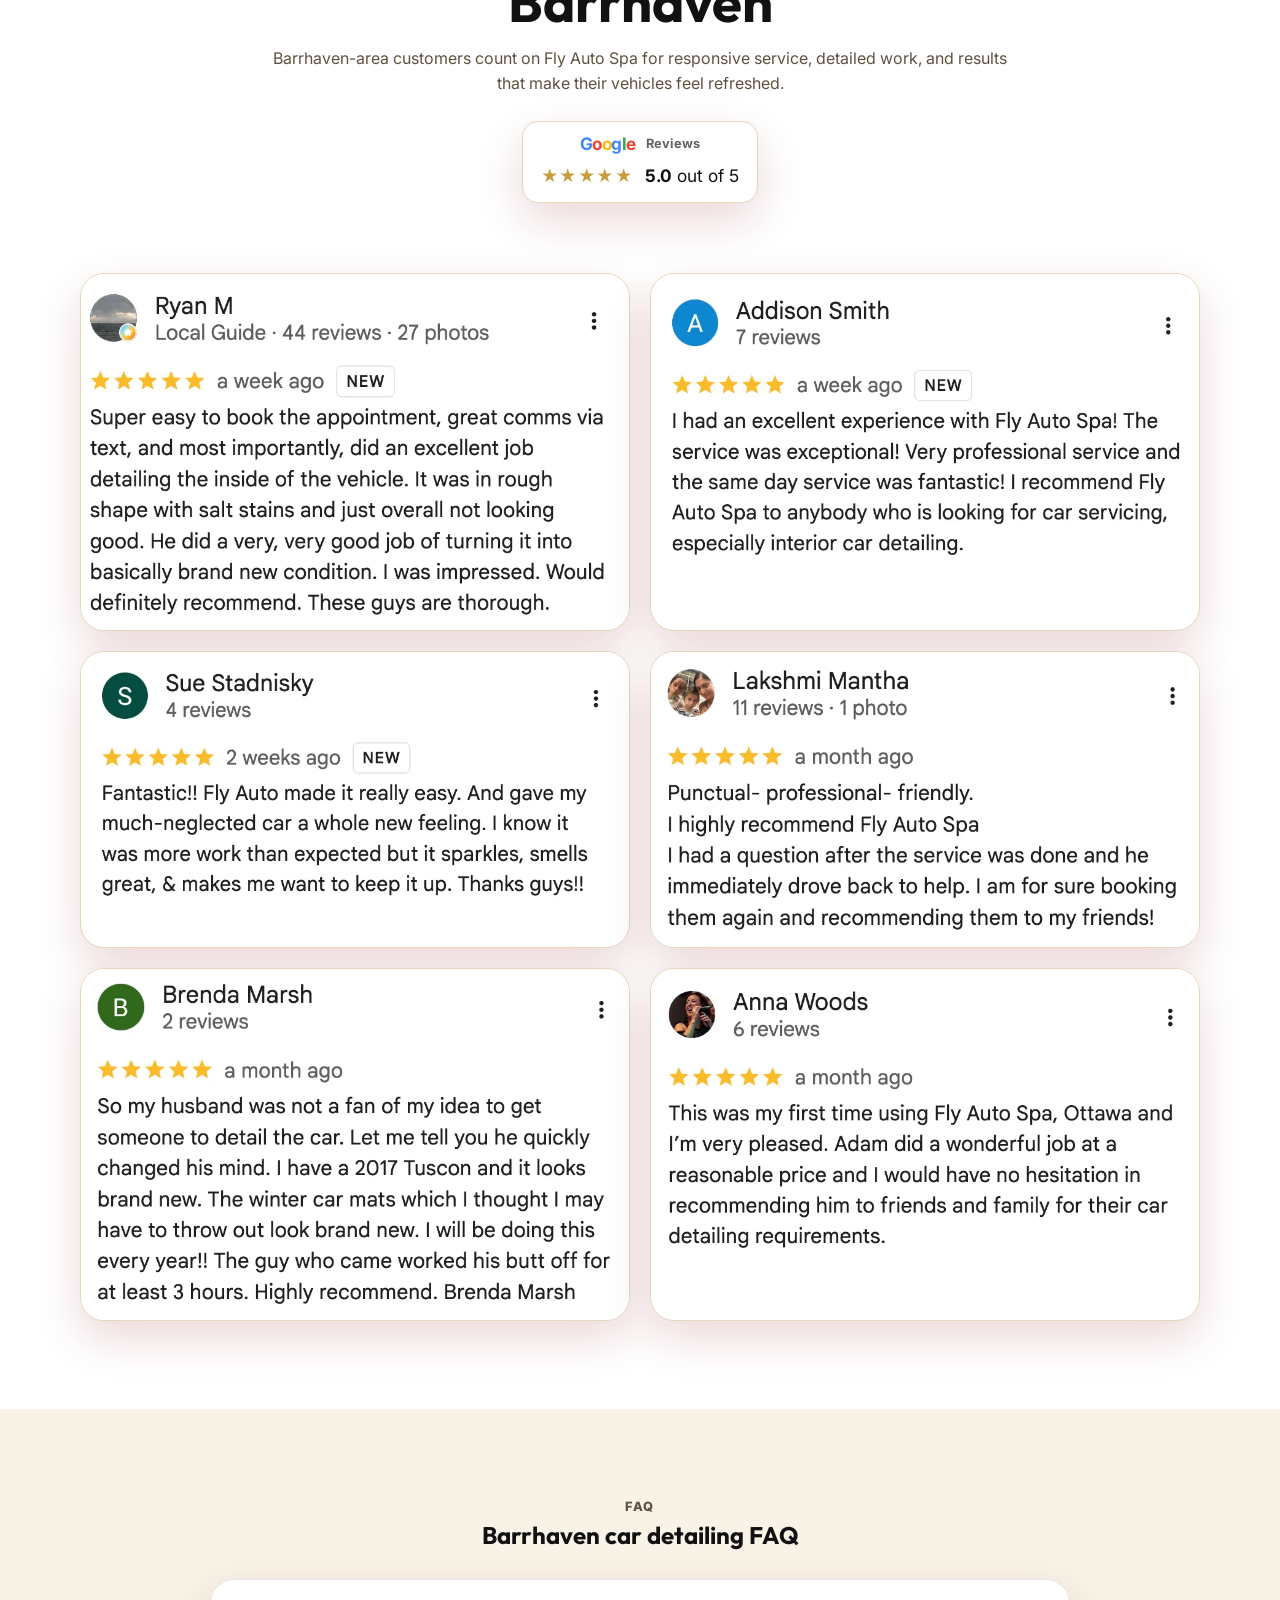
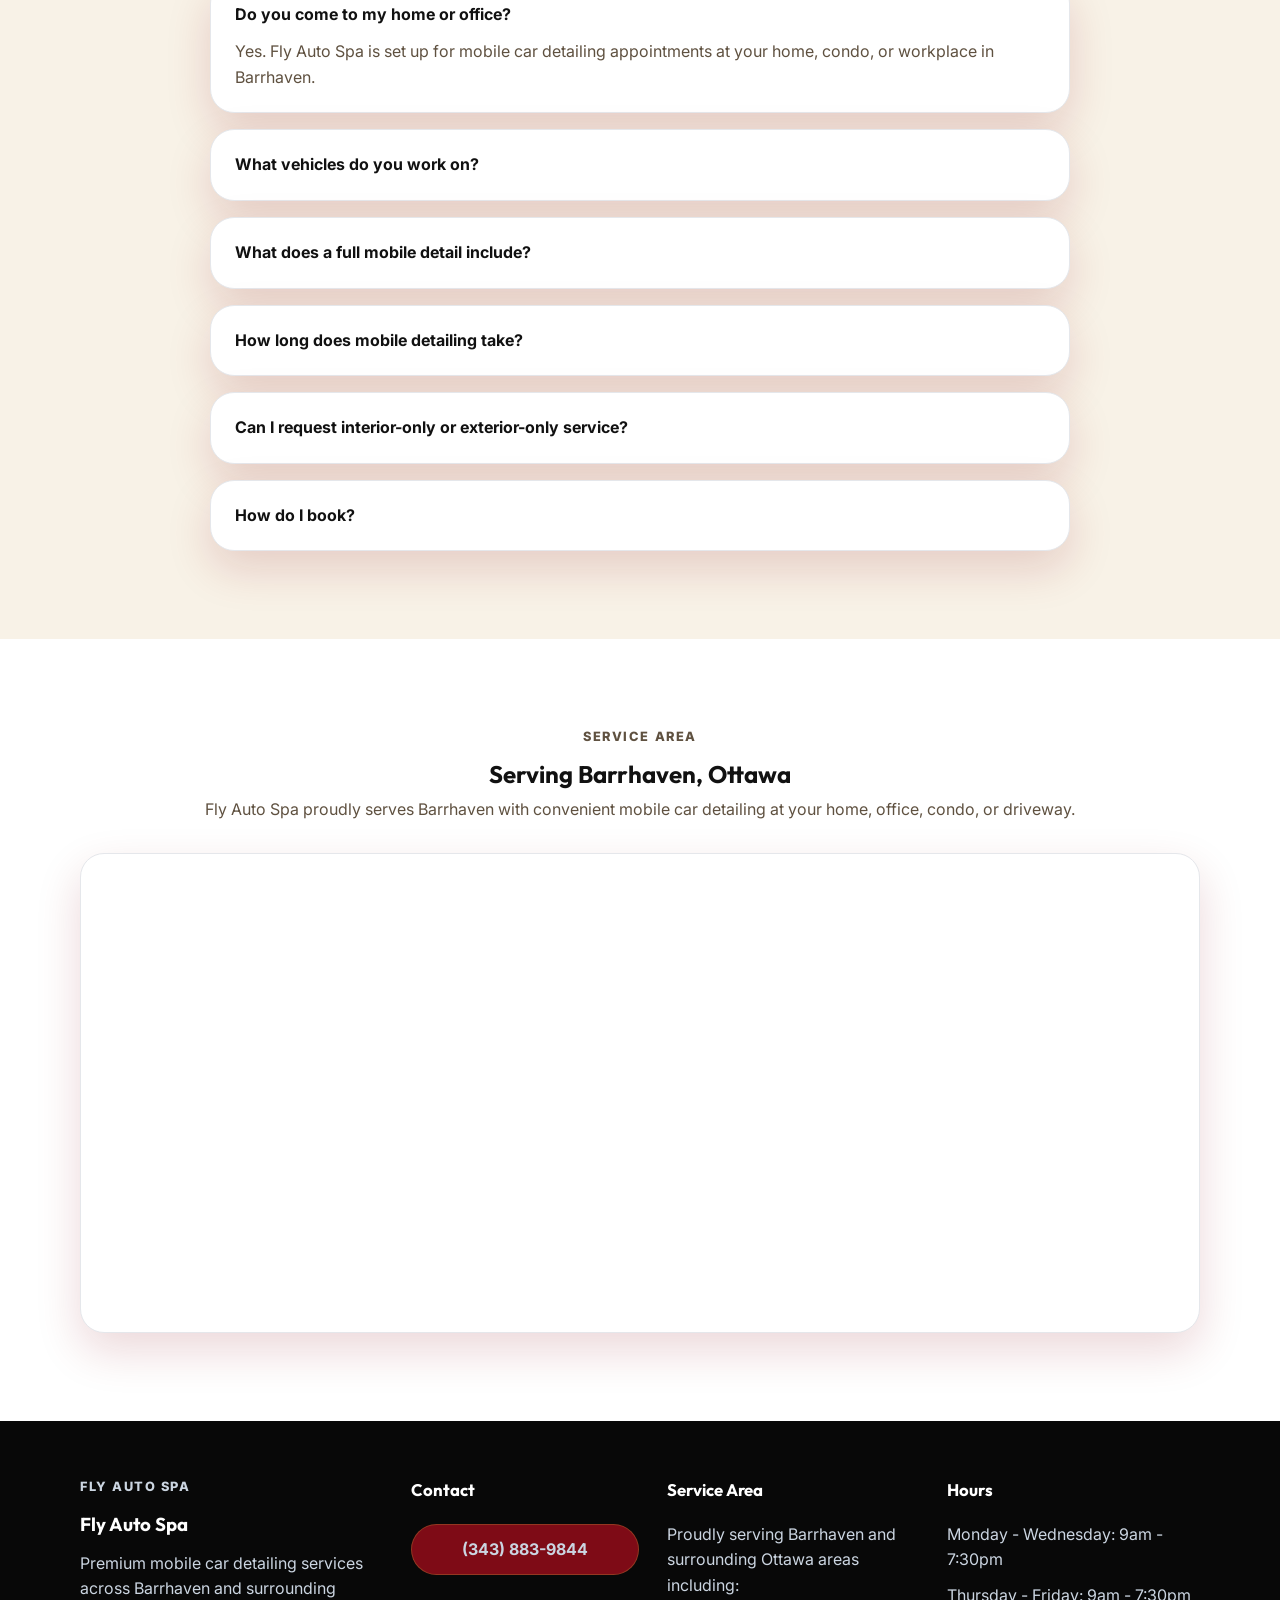
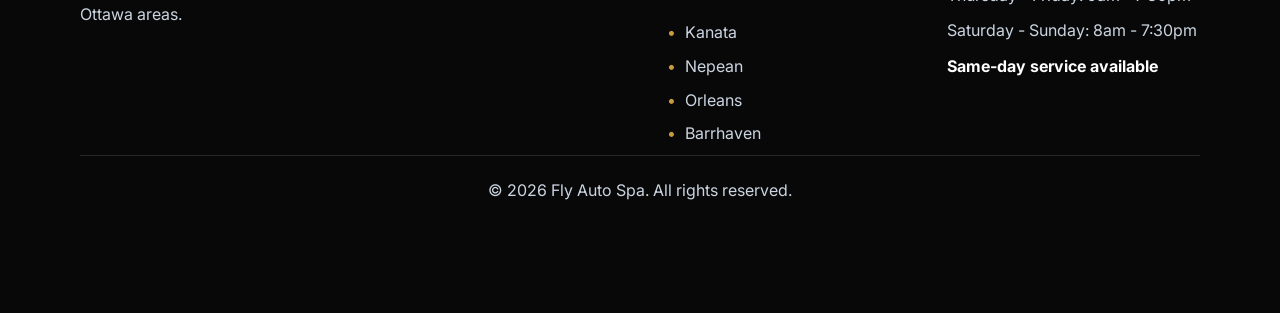
==== commit f9cea1c1: "Improve landing page package and FAQ content" ====
--- a/barrhaven.html
+++ b/barrhaven.html
@@ -123,15 +123,15 @@
             <div class="container">
                 <div class="section-heading center packages-heading">
                     <p class="section-kicker">Barrhaven Car Detailing Packages</p>
-                    <h2>Choose the Right Detailing Package</h2>
-                    <p>Choose the right Barrhaven car detail package for your vehicle, whether you need a full reset, an interior refresh, or a premium top-to-bottom service.</p>
+                    <h2>Mobile Detailing Packages in Barrhaven</h2>
+                    <p>Choose from mobile interior detailing, mobile exterior detailing, or a full mobile detail for your vehicle in Barrhaven.</p>
                     <a href="tel:3438839844" class="btn btn-primary section-quote-btn" onclick="gtag('event','conversion',{'send_to':'AW-371984992/67aACImY2OYcEOCUsLEB'});">Call (343) 883-9844</a>
                 </div>
                 <div class="packages-grid">
                     <article class="package-card featured-package">
                         <div class="package-badge">Most Popular</div>
-                        <h3>Full Car Detail</h3>
-                        <p class="package-subtitle">A complete mobile detailing service for drivers who want a full reset inside and out.</p>
+                        <h3>Full Mobile Detail</h3>
+                        <p class="package-subtitle">A complete full mobile detail for drivers who want a full reset inside and out.</p>
                         <div class="package-meta">
                             <span>Approx. 4 hours</span>
                             <span class="package-price">$199+</span>
@@ -147,8 +147,8 @@
                     </article>
 
                     <article class="package-card">
-                        <h3>Full Interior Detail</h3>
-                        <p class="package-subtitle">A focused interior detailing package for vehicles that need a deeper cabin refresh.</p>
+                        <h3>Mobile Interior Detailing</h3>
+                        <p class="package-subtitle">Focused mobile interior detailing for vehicles that need a deeper cabin refresh.</p>
                         <div class="package-meta">
                             <span>Starts at</span>
                             <span class="package-price">$159+</span>
@@ -169,8 +169,8 @@
                     </article>
 
                     <article class="package-card">
-                        <h3>Premium Detail Package</h3>
-                        <p class="package-subtitle">Our top-tier package for vehicles that need the most complete mobile detailing service.</p>
+                        <h3>Premium Mobile Detail</h3>
+                        <p class="package-subtitle">Our top-tier mobile detail combines deep interior cleaning with mobile exterior detailing and an upgraded finish.</p>
                         <div class="package-meta">
                             <span>Starts at</span>
                             <span class="package-price">$399+</span>
@@ -252,6 +252,14 @@
                     <details>
                         <summary>What vehicles do you work on?</summary>
                         <p>Cars, trucks, SUVs, and daily drivers that need interior, exterior, or full-service detailing.</p>
+                    </details>
+                    <details>
+                        <summary>What does a full mobile detail include?</summary>
+                        <p>A full mobile detail combines interior cleaning, exterior washing, wheels, tires, glass, trim, and high-touchpoint cleanup at your location.</p>
+                    </details>
+                    <details>
+                        <summary>How long does mobile detailing take?</summary>
+                        <p>A full mobile detail typically takes about four hours, while timing can vary based on the vehicle's size and condition.</p>
                     </details>
                     <details>
                         <summary>Can I request interior-only or exterior-only service?</summary>
